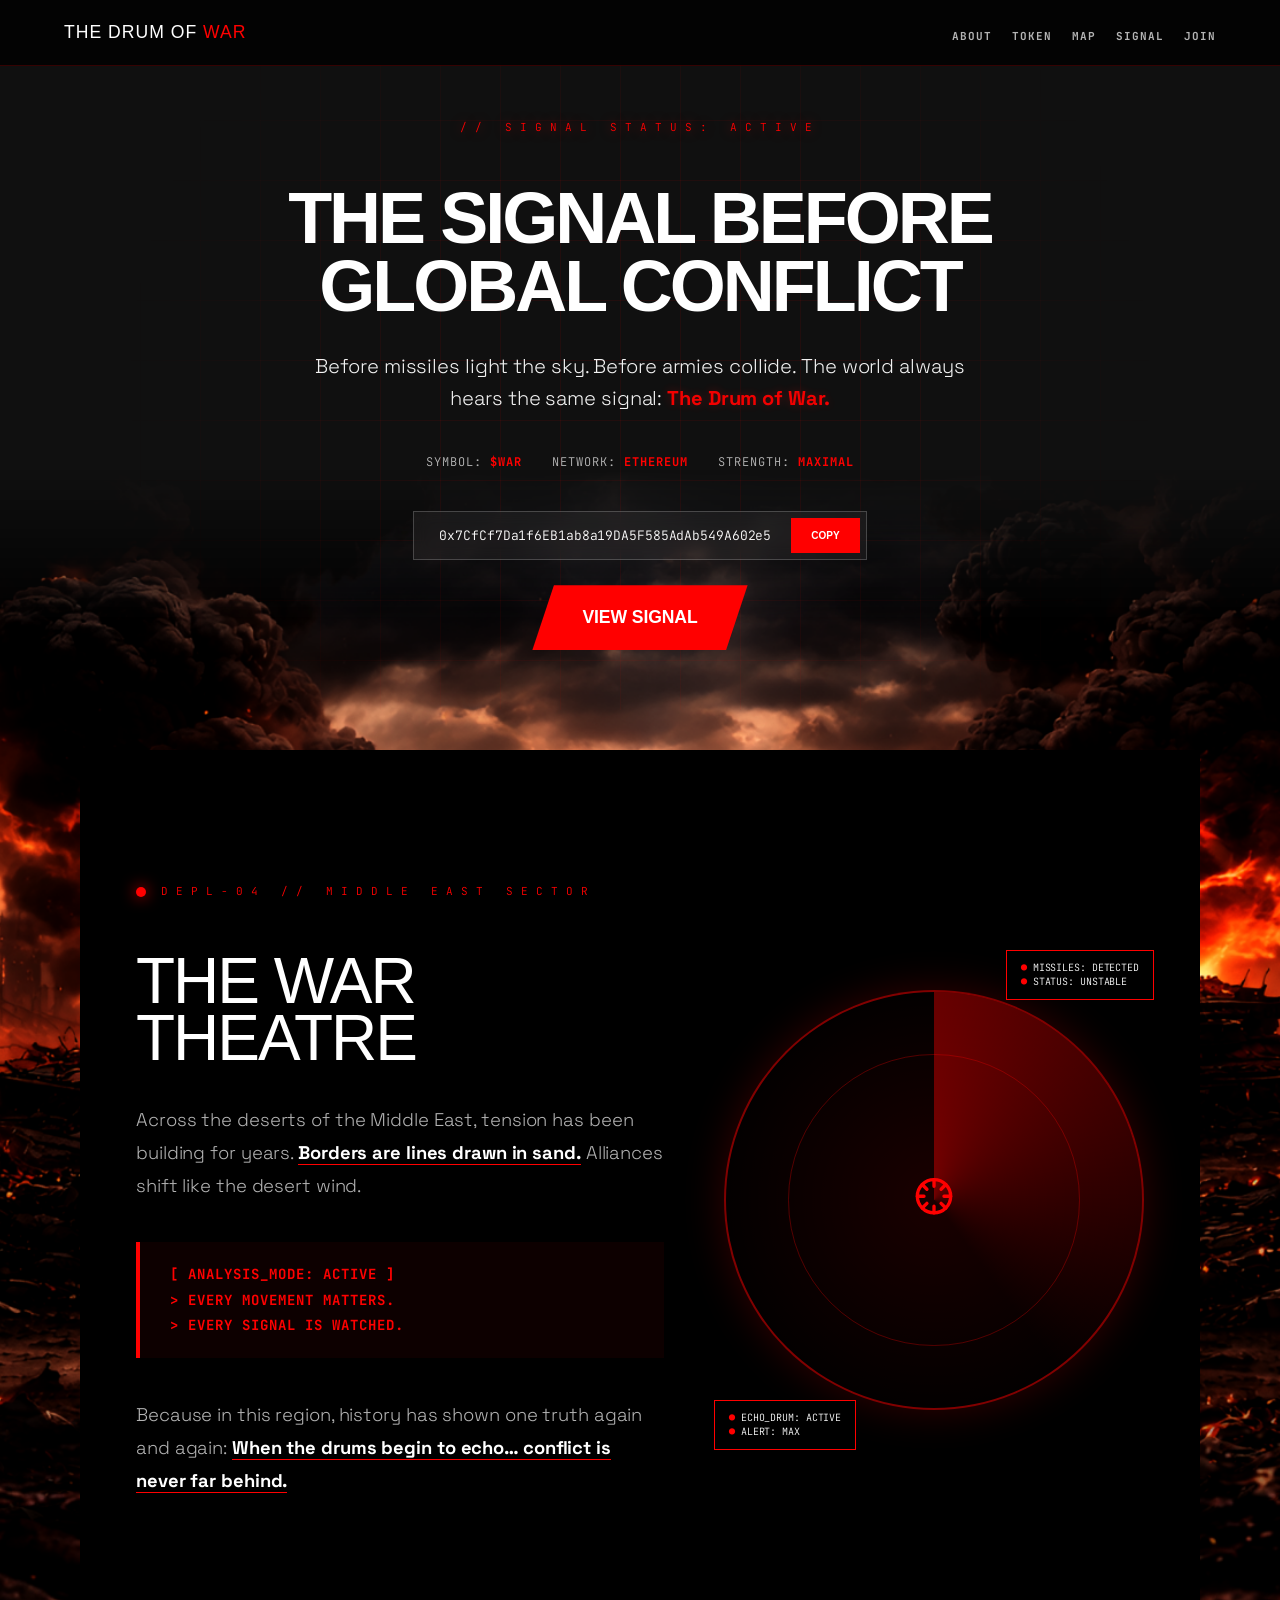
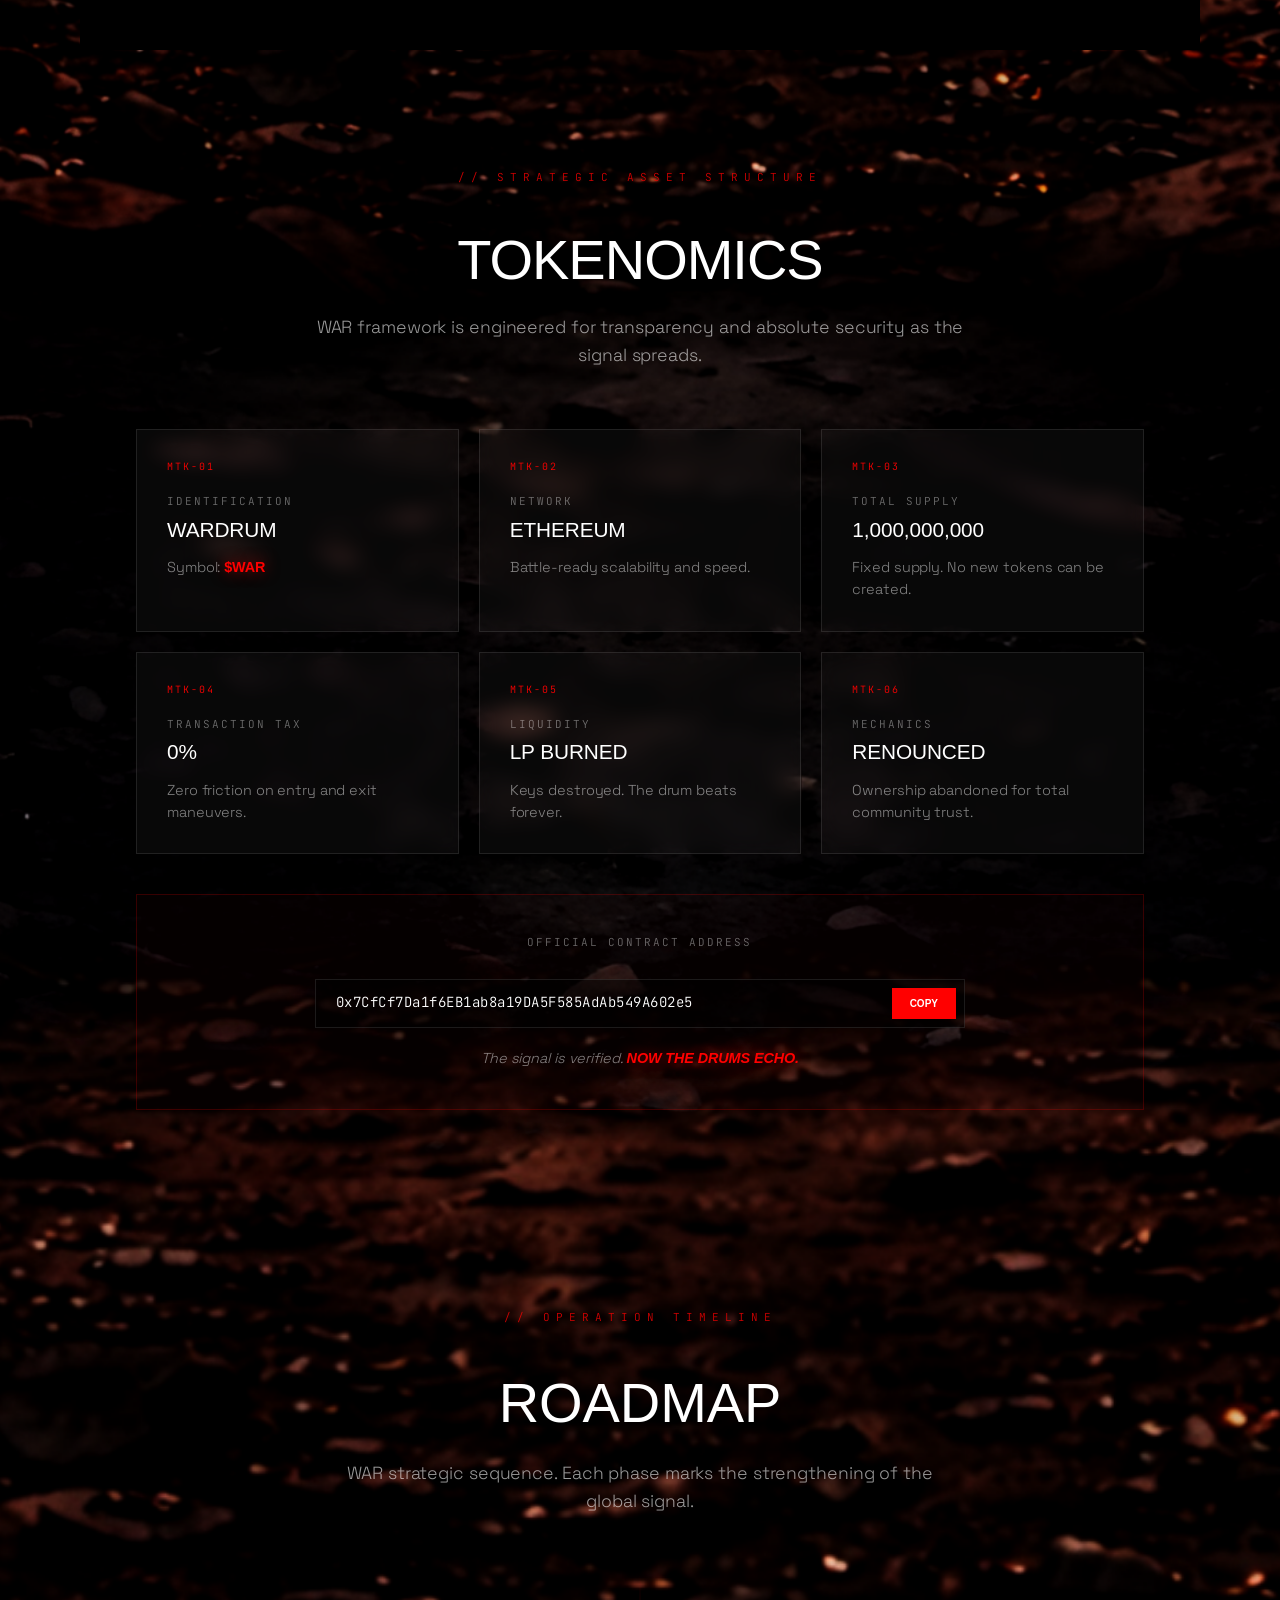
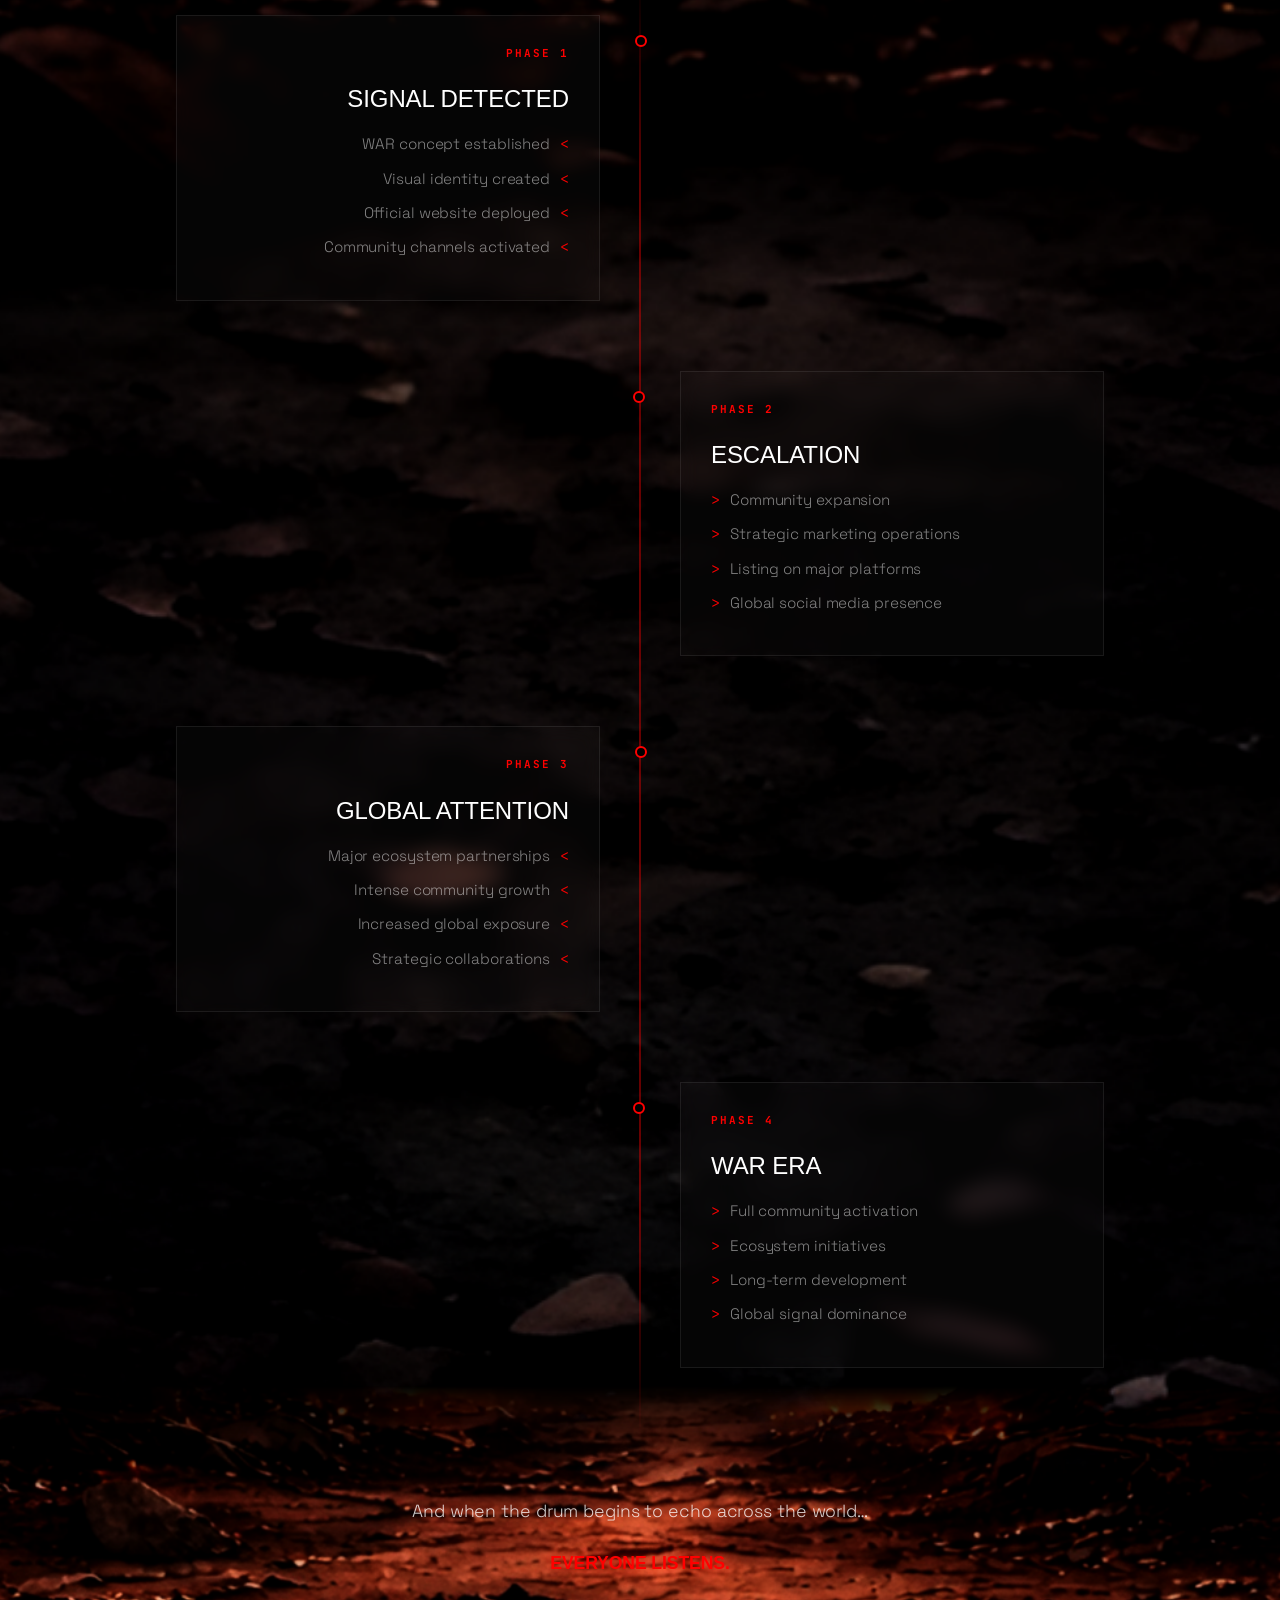
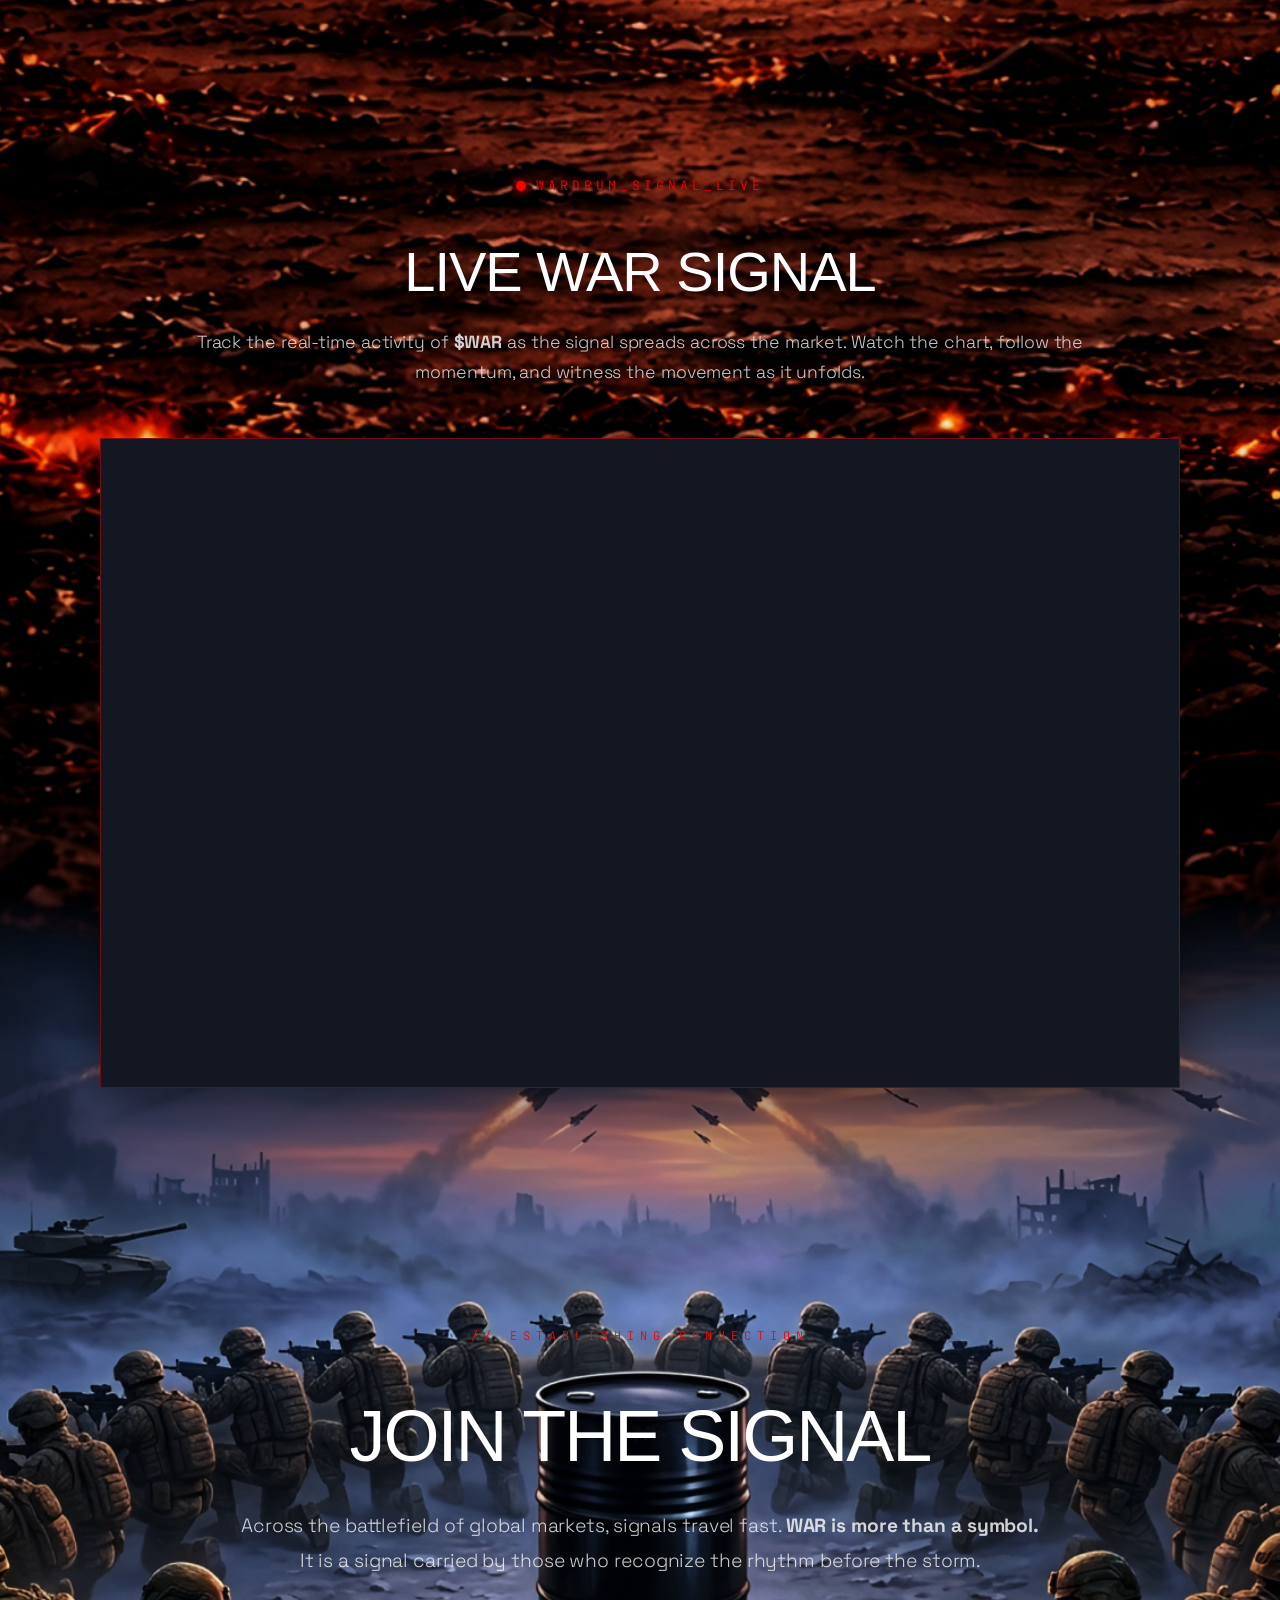
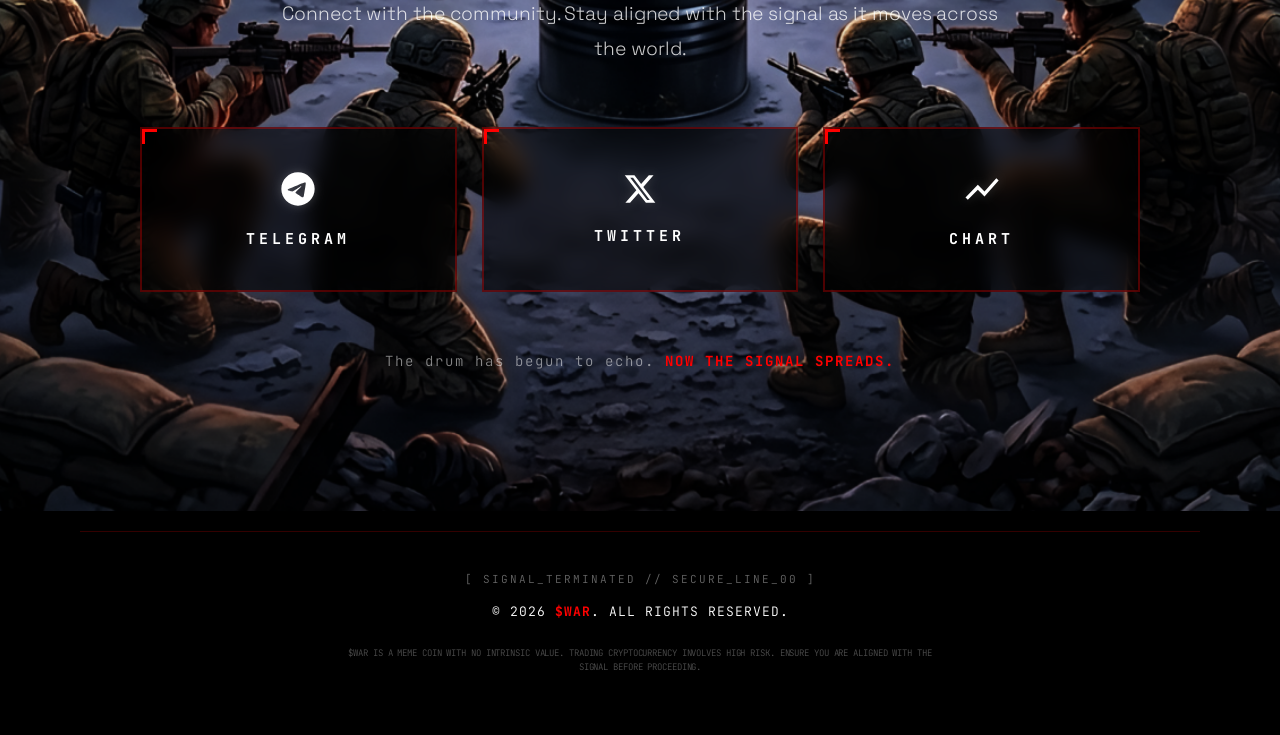
==== index.html @ 834ffc91 "init" ====
<!DOCTYPE html>
<html lang="en-US">
  <head>
    <meta charset="UTF-8" />
    <title>WARDRUM</title>
    <meta name="viewport" content="width=device-width, initial-scale=1" />
    <meta name="robots" content="max-image-preview:large" />
    <link rel="icon" type="image/png" href="/favicon.png" />
    <title>WARDRUM</title>
    <link
      rel="alternate"
      type="application/rss+xml"
      title="WAR &raquo; Feed"
      href="/index.php/feed/"
    />
    <link
      rel="alternate"
      type="application/rss+xml"
      title="WAR &raquo; Comments Feed"
      href="/index.php/comments/feed/"
    />
    <link
      rel="alternate"
      title="oEmbed (JSON)"
      type="application/json+oembed"
      href="/index.php/wp-json/oembed/1.0/embed?url=https%3A%2F%2Fwardrum.fun%2F"
    />
    <link
      rel="alternate"
      title="oEmbed (XML)"
      type="text/xml+oembed"
      href="/index.php/wp-json/oembed/1.0/embed?url=https%3A%2F%2Fwardrum.fun%2F&#038;format=xml"
    />
    <style id="wp-img-auto-sizes-contain-inline-css">
      img:is([sizes="auto" i], [sizes^="auto," i]) {
        contain-intrinsic-size: 3000px 1500px;
      }
      /*# sourceURL=wp-img-auto-sizes-contain-inline-css */
    </style>

    <style id="wp-emoji-styles-inline-css">
      img.wp-smiley,
      img.emoji {
        display: inline !important;
        border: none !important;
        box-shadow: none !important;
        height: 1em !important;
        width: 1em !important;
        margin: 0 0.07em !important;
        vertical-align: -0.1em !important;
        background: none !important;
        padding: 0 !important;
      }
      /*# sourceURL=wp-emoji-styles-inline-css */
    </style>
    <style id="wp-block-library-inline-css">
      :root {
        --wp-block-synced-color: #7a00df;
        --wp-block-synced-color--rgb: 122, 0, 223;
        --wp-bound-block-color: var(--wp-block-synced-color);
        --wp-editor-canvas-background: #ddd;
        --wp-admin-theme-color: #007cba;
        --wp-admin-theme-color--rgb: 0, 124, 186;
        --wp-admin-theme-color-darker-10: #006ba1;
        --wp-admin-theme-color-darker-10--rgb: 0, 107, 160.5;
        --wp-admin-theme-color-darker-20: #005a87;
        --wp-admin-theme-color-darker-20--rgb: 0, 90, 135;
        --wp-admin-border-width-focus: 2px;
      }
      @media (min-resolution: 192dpi) {
        :root {
          --wp-admin-border-width-focus: 1.5px;
        }
      }
      .wp-element-button {
        cursor: pointer;
      }
      :root .has-very-light-gray-background-color {
        background-color: #eee;
      }
      :root .has-very-dark-gray-background-color {
        background-color: #313131;
      }
      :root .has-very-light-gray-color {
        color: #eee;
      }
      :root .has-very-dark-gray-color {
        color: #313131;
      }
      :root .has-vivid-green-cyan-to-vivid-cyan-blue-gradient-background {
        background: linear-gradient(135deg, #00d084, #0693e3);
      }
      :root .has-purple-crush-gradient-background {
        background: linear-gradient(135deg, #34e2e4, #4721fb 50%, #ab1dfe);
      }
      :root .has-hazy-dawn-gradient-background {
        background: linear-gradient(135deg, #faaca8, #dad0ec);
      }
      :root .has-subdued-olive-gradient-background {
        background: linear-gradient(135deg, #fafae1, #67a671);
      }
      :root .has-atomic-cream-gradient-background {
        background: linear-gradient(135deg, #fdd79a, #004a59);
      }
      :root .has-nightshade-gradient-background {
        background: linear-gradient(135deg, #330968, #31cdcf);
      }
      :root .has-midnight-gradient-background {
        background: linear-gradient(135deg, #020381, #2874fc);
      }
      :root {
        --wp--preset--font-size--normal: 16px;
        --wp--preset--font-size--huge: 42px;
      }
      .has-regular-font-size {
        font-size: 1em;
      }
      .has-larger-font-size {
        font-size: 2.625em;
      }
      .has-normal-font-size {
        font-size: var(--wp--preset--font-size--normal);
      }
      .has-huge-font-size {
        font-size: var(--wp--preset--font-size--huge);
      }
      .has-text-align-center {
        text-align: center;
      }
      .has-text-align-left {
        text-align: left;
      }
      .has-text-align-right {
        text-align: right;
      }
      .has-fit-text {
        white-space: nowrap !important;
      }
      #end-resizable-editor-section {
        display: none;
      }
      .aligncenter {
        clear: both;
      }
      .items-justified-left {
        justify-content: flex-start;
      }
      .items-justified-center {
        justify-content: center;
      }
      .items-justified-right {
        justify-content: flex-end;
      }
      .items-justified-space-between {
        justify-content: space-between;
      }
      .screen-reader-text {
        border: 0;
        clip-path: inset(50%);
        height: 1px;
        margin: -1px;
        overflow: hidden;
        padding: 0;
        position: absolute;
        width: 1px;
        word-wrap: normal !important;
      }
      .screen-reader-text:focus {
        background-color: #ddd;
        clip-path: none;
        color: #444;
        display: block;
        font-size: 1em;
        height: auto;
        left: 5px;
        line-height: normal;
        padding: 15px 23px 14px;
        text-decoration: none;
        top: 5px;
        width: auto;
        z-index: 100000;
      }
      html :where(.has-border-color) {
        border-style: solid;
      }
      html :where([style*="border-top-color"]) {
        border-top-style: solid;
      }
      html :where([style*="border-right-color"]) {
        border-right-style: solid;
      }
      html :where([style*="border-bottom-color"]) {
        border-bottom-style: solid;
      }
      html :where([style*="border-left-color"]) {
        border-left-style: solid;
      }
      html :where([style*="border-width"]) {
        border-style: solid;
      }
      html :where([style*="border-top-width"]) {
        border-top-style: solid;
      }
      html :where([style*="border-right-width"]) {
        border-right-style: solid;
      }
      html :where([style*="border-bottom-width"]) {
        border-bottom-style: solid;
      }
      html :where([style*="border-left-width"]) {
        border-left-style: solid;
      }
      html :where(img[class*="wp-image-"]) {
        height: auto;
        max-width: 100%;
      }
      :where(figure) {
        margin: 0 0 1em;
      }
      html :where(.is-position-sticky) {
        --wp-admin--admin-bar--position-offset: var(
          --wp-admin--admin-bar--height,
          0px
        );
      }
      @media screen and (max-width: 600px) {
        html :where(.is-position-sticky) {
          --wp-admin--admin-bar--position-offset: 0px;
        }
      }
      /*# sourceURL=/wp-includes/css/dist/block-library/common.min.css */
    </style>
    <style id="global-styles-inline-css">
      :root {
        --wp--preset--aspect-ratio--square: 1;
        --wp--preset--aspect-ratio--4-3: 4/3;
        --wp--preset--aspect-ratio--3-4: 3/4;
        --wp--preset--aspect-ratio--3-2: 3/2;
        --wp--preset--aspect-ratio--2-3: 2/3;
        --wp--preset--aspect-ratio--16-9: 16/9;
        --wp--preset--aspect-ratio--9-16: 9/16;
        --wp--preset--color--black: #000000;
        --wp--preset--color--cyan-bluish-gray: #abb8c3;
        --wp--preset--color--white: #ffffff;
        --wp--preset--color--pale-pink: #f78da7;
        --wp--preset--color--vivid-red: #cf2e2e;
        --wp--preset--color--luminous-vivid-orange: #ff6900;
        --wp--preset--color--luminous-vivid-amber: #fcb900;
        --wp--preset--color--light-green-cyan: #7bdcb5;
        --wp--preset--color--vivid-green-cyan: #00d084;
        --wp--preset--color--pale-cyan-blue: #8ed1fc;
        --wp--preset--color--vivid-cyan-blue: #0693e3;
        --wp--preset--color--vivid-purple: #9b51e0;
        --wp--preset--color--base: #ffffff;
        --wp--preset--color--contrast: #111111;
        --wp--preset--color--accent-1: #ffee58;
        --wp--preset--color--accent-2: #f6cff4;
        --wp--preset--color--accent-3: #503aa8;
        --wp--preset--color--accent-4: #686868;
        --wp--preset--color--accent-5: #fbfaf3;
        --wp--preset--color--accent-6: color-mix(
          in srgb,
          currentColor 20%,
          transparent
        );
        --wp--preset--gradient--vivid-cyan-blue-to-vivid-purple: linear-gradient(
          135deg,
          rgb(6, 147, 227) 0%,
          rgb(155, 81, 224) 100%
        );
        --wp--preset--gradient--light-green-cyan-to-vivid-green-cyan: linear-gradient(
          135deg,
          rgb(122, 220, 180) 0%,
          rgb(0, 208, 130) 100%
        );
        --wp--preset--gradient--luminous-vivid-amber-to-luminous-vivid-orange: linear-gradient(
          135deg,
          rgb(252, 185, 0) 0%,
          rgb(255, 105, 0) 100%
        );
        --wp--preset--gradient--luminous-vivid-orange-to-vivid-red: linear-gradient(
          135deg,
          rgb(255, 105, 0) 0%,
          rgb(207, 46, 46) 100%
        );
        --wp--preset--gradient--very-light-gray-to-cyan-bluish-gray: linear-gradient(
          135deg,
          rgb(238, 238, 238) 0%,
          rgb(169, 184, 195) 100%
        );
        --wp--preset--gradient--cool-to-warm-spectrum: linear-gradient(
          135deg,
          rgb(74, 234, 220) 0%,
          rgb(151, 120, 209) 20%,
          rgb(207, 42, 186) 40%,
          rgb(238, 44, 130) 60%,
          rgb(251, 105, 98) 80%,
          rgb(254, 248, 76) 100%
        );
        --wp--preset--gradient--blush-light-purple: linear-gradient(
          135deg,
          rgb(255, 206, 236) 0%,
          rgb(152, 150, 240) 100%
        );
        --wp--preset--gradient--blush-bordeaux: linear-gradient(
          135deg,
          rgb(254, 205, 165) 0%,
          rgb(254, 45, 45) 50%,
          rgb(107, 0, 62) 100%
        );
        --wp--preset--gradient--luminous-dusk: linear-gradient(
          135deg,
          rgb(255, 203, 112) 0%,
          rgb(199, 81, 192) 50%,
          rgb(65, 88, 208) 100%
        );
        --wp--preset--gradient--pale-ocean: linear-gradient(
          135deg,
          rgb(255, 245, 203) 0%,
          rgb(182, 227, 212) 50%,
          rgb(51, 167, 181) 100%
        );
        --wp--preset--gradient--electric-grass: linear-gradient(
          135deg,
          rgb(202, 248, 128) 0%,
          rgb(113, 206, 126) 100%
        );
        --wp--preset--gradient--midnight: linear-gradient(
          135deg,
          rgb(2, 3, 129) 0%,
          rgb(40, 116, 252) 100%
        );
        --wp--preset--font-size--small: 0.875rem;
        --wp--preset--font-size--medium: clamp(
          1rem,
          1rem + ((1vw - 0.2rem) * 0.196),
          1.125rem
        );
        --wp--preset--font-size--large: clamp(
          1.125rem,
          1.125rem + ((1vw - 0.2rem) * 0.392),
          1.375rem
        );
        --wp--preset--font-size--x-large: clamp(
          1.75rem,
          1.75rem + ((1vw - 0.2rem) * 0.392),
          2rem
        );
        --wp--preset--font-size--xx-large: clamp(
          2.15rem,
          2.15rem + ((1vw - 0.2rem) * 1.333),
          3rem
        );
        --wp--preset--font-family--manrope: Manrope, sans-serif;
        --wp--preset--font-family--fira-code: "Fira Code", monospace;
        --wp--preset--spacing--20: 10px;
        --wp--preset--spacing--30: 20px;
        --wp--preset--spacing--40: 30px;
        --wp--preset--spacing--50: clamp(30px, 5vw, 50px);
        --wp--preset--spacing--60: clamp(30px, 7vw, 70px);
        --wp--preset--spacing--70: clamp(50px, 7vw, 90px);
        --wp--preset--spacing--80: clamp(70px, 10vw, 140px);
        --wp--preset--shadow--natural: 6px 6px 9px rgba(0, 0, 0, 0.2);
        --wp--preset--shadow--deep: 12px 12px 50px rgba(0, 0, 0, 0.4);
        --wp--preset--shadow--sharp: 6px 6px 0px rgba(0, 0, 0, 0.2);
        --wp--preset--shadow--outlined: 6px 6px 0px -3px rgb(255, 255, 255),
          6px 6px rgb(0, 0, 0);
        --wp--preset--shadow--crisp: 6px 6px 0px rgb(0, 0, 0);
      }
      :root {
        --wp--style--global--content-size: 645px;
        --wp--style--global--wide-size: 1340px;
      }
      :where(body) {
        margin: 0;
      }
      .wp-site-blocks {
        padding-top: var(--wp--style--root--padding-top);
        padding-bottom: var(--wp--style--root--padding-bottom);
      }
      .has-global-padding {
        padding-right: var(--wp--style--root--padding-right);
        padding-left: var(--wp--style--root--padding-left);
      }
      .has-global-padding > .alignfull {
        margin-right: calc(var(--wp--style--root--padding-right) * -1);
        margin-left: calc(var(--wp--style--root--padding-left) * -1);
      }
      .has-global-padding
        :where(:not(.alignfull.is-layout-flow)
          > .has-global-padding:not(.wp-block-block, .alignfull)) {
        padding-right: 0;
        padding-left: 0;
      }
      .has-global-padding
        :where(:not(.alignfull.is-layout-flow)
          > .has-global-padding:not(.wp-block-block, .alignfull))
        > .alignfull {
        margin-left: 0;
        margin-right: 0;
      }
      .wp-site-blocks > .alignleft {
        float: left;
        margin-right: 2em;
      }
      .wp-site-blocks > .alignright {
        float: right;
        margin-left: 2em;
      }
      .wp-site-blocks > .aligncenter {
        justify-content: center;
        margin-left: auto;
        margin-right: auto;
      }
      :where(.wp-site-blocks) > * {
        margin-block-start: 1.2rem;
        margin-block-end: 0;
      }
      :where(.wp-site-blocks) > :first-child {
        margin-block-start: 0;
      }
      :where(.wp-site-blocks) > :last-child {
        margin-block-end: 0;
      }
      :root {
        --wp--style--block-gap: 1.2rem;
      }
      :root :where(.is-layout-flow) > :first-child {
        margin-block-start: 0;
      }
      :root :where(.is-layout-flow) > :last-child {
        margin-block-end: 0;
      }
      :root :where(.is-layout-flow) > * {
        margin-block-start: 1.2rem;
        margin-block-end: 0;
      }
      :root :where(.is-layout-constrained) > :first-child {
        margin-block-start: 0;
      }
      :root :where(.is-layout-constrained) > :last-child {
        margin-block-end: 0;
      }
      :root :where(.is-layout-constrained) > * {
        margin-block-start: 1.2rem;
        margin-block-end: 0;
      }
      :root :where(.is-layout-flex) {
        gap: 1.2rem;
      }
      :root :where(.is-layout-grid) {
        gap: 1.2rem;
      }
      .is-layout-flow > .alignleft {
        float: left;
        margin-inline-start: 0;
        margin-inline-end: 2em;
      }
      .is-layout-flow > .alignright {
        float: right;
        margin-inline-start: 2em;
        margin-inline-end: 0;
      }
      .is-layout-flow > .aligncenter {
        margin-left: auto !important;
        margin-right: auto !important;
      }
      .is-layout-constrained > .alignleft {
        float: left;
        margin-inline-start: 0;
        margin-inline-end: 2em;
      }
      .is-layout-constrained > .alignright {
        float: right;
        margin-inline-start: 2em;
        margin-inline-end: 0;
      }
      .is-layout-constrained > .aligncenter {
        margin-left: auto !important;
        margin-right: auto !important;
      }
      .is-layout-constrained
        > :where(:not(.alignleft):not(.alignright):not(.alignfull)) {
        max-width: var(--wp--style--global--content-size);
        margin-left: auto !important;
        margin-right: auto !important;
      }
      .is-layout-constrained > .alignwide {
        max-width: var(--wp--style--global--wide-size);
      }
      body .is-layout-flex {
        display: flex;
      }
      .is-layout-flex {
        flex-wrap: wrap;
        align-items: center;
      }
      .is-layout-flex > :is(*, div) {
        margin: 0;
      }
      body .is-layout-grid {
        display: grid;
      }
      .is-layout-grid > :is(*, div) {
        margin: 0;
      }
      body {
        background-color: var(--wp--preset--color--base);
        color: var(--wp--preset--color--contrast);
        font-family: var(--wp--preset--font-family--manrope);
        font-size: var(--wp--preset--font-size--large);
        font-weight: 300;
        letter-spacing: -0.1px;
        line-height: 1.4;
        --wp--style--root--padding-top: 0px;
        --wp--style--root--padding-right: var(--wp--preset--spacing--50);
        --wp--style--root--padding-bottom: 0px;
        --wp--style--root--padding-left: var(--wp--preset--spacing--50);
      }
      a:where(:not(.wp-element-button)) {
        color: currentColor;
        text-decoration: underline;
      }
      :root :where(a:where(:not(.wp-element-button)):hover) {
        text-decoration: none;
      }
      h1,
      h2,
      h3,
      h4,
      h5,
      h6 {
        font-weight: 400;
        letter-spacing: -0.1px;
        line-height: 1.125;
      }
      h1 {
        font-size: var(--wp--preset--font-size--xx-large);
      }
      h2 {
        font-size: var(--wp--preset--font-size--x-large);
      }
      h3 {
        font-size: var(--wp--preset--font-size--large);
      }
      h4 {
        font-size: var(--wp--preset--font-size--medium);
      }
      h5 {
        font-size: var(--wp--preset--font-size--small);
        letter-spacing: 0.5px;
      }
      h6 {
        font-size: var(--wp--preset--font-size--small);
        font-weight: 700;
        letter-spacing: 1.4px;
        text-transform: uppercase;
      }
      :root :where(.wp-element-button, .wp-block-button__link) {
        background-color: var(--wp--preset--color--contrast);
        border-width: 0;
        color: var(--wp--preset--color--base);
        font-family: inherit;
        font-size: var(--wp--preset--font-size--medium);
        font-style: inherit;
        font-weight: inherit;
        letter-spacing: inherit;
        line-height: inherit;
        padding-top: 1rem;
        padding-right: 2.25rem;
        padding-bottom: 1rem;
        padding-left: 2.25rem;
        text-decoration: none;
        text-transform: inherit;
      }
      :root :where(.wp-element-button:hover, .wp-block-button__link:hover) {
        background-color: color-mix(
          in srgb,
          var(--wp--preset--color--contrast) 85%,
          transparent
        );
        border-color: transparent;
        color: var(--wp--preset--color--base);
      }
      :root :where(.wp-element-button:focus, .wp-block-button__link:focus) {
        outline-color: var(--wp--preset--color--accent-4);
        outline-offset: 2px;
      }
      :root
        :where(.wp-element-caption, .wp-block-audio figcaption, .wp-block-embed
          figcaption, .wp-block-gallery figcaption, .wp-block-image
          figcaption, .wp-block-table figcaption, .wp-block-video figcaption) {
        font-size: var(--wp--preset--font-size--small);
        line-height: 1.4;
      }
      .has-black-color {
        color: var(--wp--preset--color--black) !important;
      }
      .has-cyan-bluish-gray-color {
        color: var(--wp--preset--color--cyan-bluish-gray) !important;
      }
      .has-white-color {
        color: var(--wp--preset--color--white) !important;
      }
      .has-pale-pink-color {
        color: var(--wp--preset--color--pale-pink) !important;
      }
      .has-vivid-red-color {
        color: var(--wp--preset--color--vivid-red) !important;
      }
      .has-luminous-vivid-orange-color {
        color: var(--wp--preset--color--luminous-vivid-orange) !important;
      }
      .has-luminous-vivid-amber-color {
        color: var(--wp--preset--color--luminous-vivid-amber) !important;
      }
      .has-light-green-cyan-color {
        color: var(--wp--preset--color--light-green-cyan) !important;
      }
      .has-vivid-green-cyan-color {
        color: var(--wp--preset--color--vivid-green-cyan) !important;
      }
      .has-pale-cyan-blue-color {
        color: var(--wp--preset--color--pale-cyan-blue) !important;
      }
      .has-vivid-cyan-blue-color {
        color: var(--wp--preset--color--vivid-cyan-blue) !important;
      }
      .has-vivid-purple-color {
        color: var(--wp--preset--color--vivid-purple) !important;
      }
      .has-base-color {
        color: var(--wp--preset--color--base) !important;
      }
      .has-contrast-color {
        color: var(--wp--preset--color--contrast) !important;
      }
      .has-accent-1-color {
        color: var(--wp--preset--color--accent-1) !important;
      }
      .has-accent-2-color {
        color: var(--wp--preset--color--accent-2) !important;
      }
      .has-accent-3-color {
        color: var(--wp--preset--color--accent-3) !important;
      }
      .has-accent-4-color {
        color: var(--wp--preset--color--accent-4) !important;
      }
      .has-accent-5-color {
        color: var(--wp--preset--color--accent-5) !important;
      }
      .has-accent-6-color {
        color: var(--wp--preset--color--accent-6) !important;
      }
      .has-black-background-color {
        background-color: var(--wp--preset--color--black) !important;
      }
      .has-cyan-bluish-gray-background-color {
        background-color: var(--wp--preset--color--cyan-bluish-gray) !important;
      }
      .has-white-background-color {
        background-color: var(--wp--preset--color--white) !important;
      }
      .has-pale-pink-background-color {
        background-color: var(--wp--preset--color--pale-pink) !important;
      }
      .has-vivid-red-background-color {
        background-color: var(--wp--preset--color--vivid-red) !important;
      }
      .has-luminous-vivid-orange-background-color {
        background-color: var(
          --wp--preset--color--luminous-vivid-orange
        ) !important;
      }
      .has-luminous-vivid-amber-background-color {
        background-color: var(
          --wp--preset--color--luminous-vivid-amber
        ) !important;
      }
      .has-light-green-cyan-background-color {
        background-color: var(--wp--preset--color--light-green-cyan) !important;
      }
      .has-vivid-green-cyan-background-color {
        background-color: var(--wp--preset--color--vivid-green-cyan) !important;
      }
      .has-pale-cyan-blue-background-color {
        background-color: var(--wp--preset--color--pale-cyan-blue) !important;
      }
      .has-vivid-cyan-blue-background-color {
        background-color: var(--wp--preset--color--vivid-cyan-blue) !important;
      }
      .has-vivid-purple-background-color {
        background-color: var(--wp--preset--color--vivid-purple) !important;
      }
      .has-base-background-color {
        background-color: var(--wp--preset--color--base) !important;
      }
      .has-contrast-background-color {
        background-color: var(--wp--preset--color--contrast) !important;
      }
      .has-accent-1-background-color {
        background-color: var(--wp--preset--color--accent-1) !important;
      }
      .has-accent-2-background-color {
        background-color: var(--wp--preset--color--accent-2) !important;
      }
      .has-accent-3-background-color {
        background-color: var(--wp--preset--color--accent-3) !important;
      }
      .has-accent-4-background-color {
        background-color: var(--wp--preset--color--accent-4) !important;
      }
      .has-accent-5-background-color {
        background-color: var(--wp--preset--color--accent-5) !important;
      }
      .has-accent-6-background-color {
        background-color: var(--wp--preset--color--accent-6) !important;
      }
      .has-black-border-color {
        border-color: var(--wp--preset--color--black) !important;
      }
      .has-cyan-bluish-gray-border-color {
        border-color: var(--wp--preset--color--cyan-bluish-gray) !important;
      }
      .has-white-border-color {
        border-color: var(--wp--preset--color--white) !important;
      }
      .has-pale-pink-border-color {
        border-color: var(--wp--preset--color--pale-pink) !important;
      }
      .has-vivid-red-border-color {
        border-color: var(--wp--preset--color--vivid-red) !important;
      }
      .has-luminous-vivid-orange-border-color {
        border-color: var(
          --wp--preset--color--luminous-vivid-orange
        ) !important;
      }
      .has-luminous-vivid-amber-border-color {
        border-color: var(--wp--preset--color--luminous-vivid-amber) !important;
      }
      .has-light-green-cyan-border-color {
        border-color: var(--wp--preset--color--light-green-cyan) !important;
      }
      .has-vivid-green-cyan-border-color {
        border-color: var(--wp--preset--color--vivid-green-cyan) !important;
      }
      .has-pale-cyan-blue-border-color {
        border-color: var(--wp--preset--color--pale-cyan-blue) !important;
      }
      .has-vivid-cyan-blue-border-color {
        border-color: var(--wp--preset--color--vivid-cyan-blue) !important;
      }
      .has-vivid-purple-border-color {
        border-color: var(--wp--preset--color--vivid-purple) !important;
      }
      .has-base-border-color {
        border-color: var(--wp--preset--color--base) !important;
      }
      .has-contrast-border-color {
        border-color: var(--wp--preset--color--contrast) !important;
      }
      .has-accent-1-border-color {
        border-color: var(--wp--preset--color--accent-1) !important;
      }
      .has-accent-2-border-color {
        border-color: var(--wp--preset--color--accent-2) !important;
      }
      .has-accent-3-border-color {
        border-color: var(--wp--preset--color--accent-3) !important;
      }
      .has-accent-4-border-color {
        border-color: var(--wp--preset--color--accent-4) !important;
      }
      .has-accent-5-border-color {
        border-color: var(--wp--preset--color--accent-5) !important;
      }
      .has-accent-6-border-color {
        border-color: var(--wp--preset--color--accent-6) !important;
      }
      .has-vivid-cyan-blue-to-vivid-purple-gradient-background {
        background: var(
          --wp--preset--gradient--vivid-cyan-blue-to-vivid-purple
        ) !important;
      }
      .has-light-green-cyan-to-vivid-green-cyan-gradient-background {
        background: var(
          --wp--preset--gradient--light-green-cyan-to-vivid-green-cyan
        ) !important;
      }
      .has-luminous-vivid-amber-to-luminous-vivid-orange-gradient-background {
        background: var(
          --wp--preset--gradient--luminous-vivid-amber-to-luminous-vivid-orange
        ) !important;
      }
      .has-luminous-vivid-orange-to-vivid-red-gradient-background {
        background: var(
          --wp--preset--gradient--luminous-vivid-orange-to-vivid-red
        ) !important;
      }
      .has-very-light-gray-to-cyan-bluish-gray-gradient-background {
        background: var(
          --wp--preset--gradient--very-light-gray-to-cyan-bluish-gray
        ) !important;
      }
      .has-cool-to-warm-spectrum-gradient-background {
        background: var(
          --wp--preset--gradient--cool-to-warm-spectrum
        ) !important;
      }
      .has-blush-light-purple-gradient-background {
        background: var(--wp--preset--gradient--blush-light-purple) !important;
      }
      .has-blush-bordeaux-gradient-background {
        background: var(--wp--preset--gradient--blush-bordeaux) !important;
      }
      .has-luminous-dusk-gradient-background {
        background: var(--wp--preset--gradient--luminous-dusk) !important;
      }
      .has-pale-ocean-gradient-background {
        background: var(--wp--preset--gradient--pale-ocean) !important;
      }
      .has-electric-grass-gradient-background {
        background: var(--wp--preset--gradient--electric-grass) !important;
      }
      .has-midnight-gradient-background {
        background: var(--wp--preset--gradient--midnight) !important;
      }
      .has-small-font-size {
        font-size: var(--wp--preset--font-size--small) !important;
      }
      .has-medium-font-size {
        font-size: var(--wp--preset--font-size--medium) !important;
      }
      .has-large-font-size {
        font-size: var(--wp--preset--font-size--large) !important;
      }
      .has-x-large-font-size {
        font-size: var(--wp--preset--font-size--x-large) !important;
      }
      .has-xx-large-font-size {
        font-size: var(--wp--preset--font-size--xx-large) !important;
      }
      .has-manrope-font-family {
        font-family: var(--wp--preset--font-family--manrope) !important;
      }
      .has-fira-code-font-family {
        font-family: var(--wp--preset--font-family--fira-code) !important;
      }
      /*# sourceURL=global-styles-inline-css */
    </style>
    <style id="wp-block-template-skip-link-inline-css">
      .skip-link.screen-reader-text {
        border: 0;
        clip-path: inset(50%);
        height: 1px;
        margin: -1px;
        overflow: hidden;
        padding: 0;
        position: absolute !important;
        width: 1px;
        word-wrap: normal !important;
      }

      .skip-link.screen-reader-text:focus {
        background-color: #eee;
        clip-path: none;
        color: #444;
        display: block;
        font-size: 1em;
        height: auto;
        left: 5px;
        line-height: normal;
        padding: 15px 23px 14px;
        text-decoration: none;
        top: 5px;
        width: auto;
        z-index: 100000;
      }
      /*# sourceURL=wp-block-template-skip-link-inline-css */
    </style>
    <style id="twentytwentyfive-style-inline-css">
      a {
        text-decoration-thickness: 1px !important;
        text-underline-offset: 0.1em;
      }
      :where(.wp-site-blocks :focus) {
        outline-width: 2px;
        outline-style: solid;
      }
      .wp-block-navigation
        .wp-block-navigation-submenu
        .wp-block-navigation-item:not(:last-child) {
        margin-bottom: 3px;
      }
      .wp-block-navigation
        .wp-block-navigation-item
        .wp-block-navigation-item__content {
        outline-offset: 4px;
      }
      .wp-block-navigation
        .wp-block-navigation-item
        ul.wp-block-navigation__submenu-container
        .wp-block-navigation-item__content {
        outline-offset: 0;
      }
      blockquote,
      caption,
      figcaption,
      h1,
      h2,
      h3,
      h4,
      h5,
      h6,
      p {
        text-wrap: pretty;
      }
      .more-link {
        display: block;
      }
      :where(pre) {
        overflow-x: auto;
      }
      /*# sourceURL=/wp-content/themes/twentytwentyfive/style.min.css */
    </style>
    <link
      rel="stylesheet"
      id="elementor-frontend-css"
      href="/wp-content/plugins/elementor/assets/css/frontend-lite.min.css?ver=3.23.4"
      media="all"
    />
    <link
      rel="stylesheet"
      id="swiper-css"
      href="/wp-content/plugins/elementor/assets/lib/swiper/v8/css/swiper.min.css?ver=8.4.5"
      media="all"
    />
    <link
      rel="stylesheet"
      id="elementor-post-7-css"
      href="/wp-content/uploads/elementor/css/post-7.css?ver=1772646697"
      media="all"
    />
    <link
      rel="stylesheet"
      id="elementor-pro-css"
      href="/wp-content/plugins/elementor-pro/assets/css/frontend-lite.min.css?ver=3.23.3"
      media="all"
    />
    <link
      rel="stylesheet"
      id="elementor-global-css"
      href="/wp-content/uploads/elementor/css/global.css?ver=1772646698"
      media="all"
    />
    <link
      rel="stylesheet"
      id="elementor-post-8-css"
      href="/wp-content/uploads/elementor/css/post-8.css?ver=1772685339"
      media="all"
    />
    <link
      rel="stylesheet"
      id="google-fonts-1-css"
      href="https://fonts.googleapis.com/css?family=Roboto%3A100%2C100italic%2C200%2C200italic%2C300%2C300italic%2C400%2C400italic%2C500%2C500italic%2C600%2C600italic%2C700%2C700italic%2C800%2C800italic%2C900%2C900italic%7CRoboto+Slab%3A100%2C100italic%2C200%2C200italic%2C300%2C300italic%2C400%2C400italic%2C500%2C500italic%2C600%2C600italic%2C700%2C700italic%2C800%2C800italic%2C900%2C900italic&#038;display=swap&#038;ver=6.9.1"
      media="all"
    />
    <link rel="preconnect" href="https://fonts.gstatic.com/" crossorigin />
    <link rel="https://api.w.org/" href="/index.php/wp-json/" />
    <link
      rel="alternate"
      title="JSON"
      type="application/json"
      href="/index.php/wp-json/wp/v2/pages/8"
    />
    <link
      rel="EditURI"
      type="application/rsd+xml"
      title="RSD"
      href="/xmlrpc.php?rsd"
    />
    <meta name="generator" content="WordPress 6.9.1" />
    <link rel="canonical" href="/" />
    <link rel="shortlink" href="/" />
    <meta
      name="generator"
      content="Elementor 3.23.4; features: e_optimized_css_loading, e_font_icon_svg, additional_custom_breakpoints, e_optimized_control_loading, e_lazyload, e_element_cache; settings: css_print_method-external, google_font-enabled, font_display-swap"
    />
    <style>
      .e-con.e-parent:nth-of-type(n + 4):not(.e-lazyloaded):not(.e-no-lazyload),
      .e-con.e-parent:nth-of-type(n + 4):not(.e-lazyloaded):not(.e-no-lazyload)
        * {
        background-image: none !important;
      }
      @media screen and (max-height: 1024px) {
        .e-con.e-parent:nth-of-type(n
            + 3):not(.e-lazyloaded):not(.e-no-lazyload),
        .e-con.e-parent:nth-of-type(n
            + 3):not(.e-lazyloaded):not(.e-no-lazyload)
          * {
          background-image: none !important;
        }
      }
      @media screen and (max-height: 640px) {
        .e-con.e-parent:nth-of-type(n
            + 2):not(.e-lazyloaded):not(.e-no-lazyload),
        .e-con.e-parent:nth-of-type(n
            + 2):not(.e-lazyloaded):not(.e-no-lazyload)
          * {
          background-image: none !important;
        }
      }
    </style>
    <style class="wp-fonts-local">
      @font-face {
        font-family: Manrope;
        font-style: normal;
        font-weight: 200 800;
        font-display: fallback;
        src: url("/wp-content/themes/twentytwentyfive/assets/fonts/manrope/Manrope-VariableFont_wght.woff2")
          format("woff2");
      }
      @font-face {
        font-family: "Fira Code";
        font-style: normal;
        font-weight: 300 700;
        font-display: fallback;
        src: url("/wp-content/themes/twentytwentyfive/assets/fonts/fira-code/FiraCode-VariableFont_wght.woff2")
          format("woff2");
      }
    </style>
    <link
      rel="icon"
      href="/wp-content/uploads/2026/03/cropped-ICON-WEB-WARDRUM-v1-32x32.png"
      sizes="32x32"
    />
    <link
      rel="icon"
      href="/wp-content/uploads/2026/03/cropped-ICON-WEB-WARDRUM-v1-192x192.png"
      sizes="192x192"
    />
    <link
      rel="apple-touch-icon"
      href="/wp-content/uploads/2026/03/cropped-ICON-WEB-WARDRUM-v1-180x180.png"
    />
    <meta
      name="msapplication-TileImage"
      content="/wp-content/uploads/2026/03/cropped-ICON-WEB-WARDRUM-v1-270x270.png"
    />
    <meta
      name="viewport"
      content="width=device-width, initial-scale=1.0, viewport-fit=cover"
    />
  </head>
  <body
    class="home wp-singular page-template page-template-elementor_canvas page page-id-8 wp-embed-responsive wp-theme-twentytwentyfive elementor-default elementor-template-canvas elementor-kit-7 elementor-page elementor-page-8"
  >
    <div
      data-elementor-type="wp-post"
      data-elementor-id="8"
      class="elementor elementor-8"
      data-elementor-post-type="page"
    >
      <div
        class="elementor-element elementor-element-1479c4e e-flex e-con-boxed e-con e-parent"
        data-id="1479c4e"
        data-element_type="container"
        data-settings='{"background_background":"video","background_video_link":"\/wp-content\/uploads\/2026\/03\/VIDEOBG-WARDRUM-1.mp4","background_play_on_mobile":"yes"}'
      >
        <div class="e-con-inner">
          <div class="elementor-background-video-container">
            <video
              class="elementor-background-video-hosted elementor-html5-video"
              autoplay
              muted
              playsinline
              loop
            ></video>
          </div>
          <div
            class="elementor-element elementor-element-314f824 e-con-full e-flex e-con e-child"
            data-id="314f824"
            data-element_type="container"
          >
            <div
              class="elementor-element elementor-element-1253e14 elementor-widget elementor-widget-html"
              data-id="1253e14"
              data-element_type="widget"
              data-widget_type="html.default"
            >
              <div class="elementor-widget-container">
                <style>
                  @import url("https://fonts.googleapis.com/css2?family=Syncopate:wght@700&family=JetBrains+Mono:wght@400;700&display=swap");

                  .wardrum-nav-header {
                    position: fixed;
                    top: 0;
                    left: 0;
                    width: 100%;
                    z-index: 9999;
                    background: rgba(0, 0, 0, 0.8);
                    backdrop-filter: blur(10px);
                    -webkit-backdrop-filter: blur(10px);
                    border-bottom: 1px solid rgba(255, 0, 0, 0.2);
                    padding: 0 5%;
                    box-sizing: border-box;
                  }

                  .nav-inner {
                    max-width: 1200px;
                    margin: 0 auto;
                    height: 65px;
                    display: flex;
                    justify-content: space-between;
                    align-items: center;
                  }

                  .nav-logo-text {
                    font-family: "Syncopate", sans-serif;
                    font-size: 1.1rem;
                    color: #ffffff !important;
                    text-decoration: none;
                    letter-spacing: 1px;
                    text-transform: uppercase;
                    flex-shrink: 0;
                  }

                  .nav-logo-text span {
                    color: #ff0000;
                  }

                  .nav-menu {
                    display: flex;
                    gap: 20px;
                    list-style: none;
                    margin: 0;
                    padding: 0;
                  }

                  .nav-link {
                    font-family: "JetBrains Mono", monospace;
                    font-size: 11px;
                    font-weight: 700;
                    color: rgba(255, 255, 255, 0.7) !important;
                    text-decoration: none;
                    text-transform: uppercase;
                    letter-spacing: 1px;
                    transition: 0.3s;
                  }

                  .nav-link:hover {
                    color: #ff0000 !important;
                  }

                  /* TAMPILAN MOBILE SUPER SIMPEL */
                  @media (max-width: 768px) {
                    .nav-inner {
                      height: 55px; /* Lebih ramping di mobile */
                    }

                    .nav-logo-text {
                      font-size: 0.9rem; /* Logo mengecil proporsional */
                    }

                    .nav-menu {
                      gap: 12px; /* Jarak menu lebih rapat agar pas di layar */
                    }

                    .nav-link {
                      font-size: 9px; /* Tulisan menu mengecil agar tidak lari ke bawah */
                      letter-spacing: 0.5px;
                    }

                    /* Hilangkan menu yang kurang krusial di mobile jika layar terlalu sempit (opsional) */
                    /* .mobile-hide { display: none; } */
                  }

                  /* Handle untuk layar sangat kecil (Ultra Mobile) */
                  @media (max-width: 380px) {
                    .nav-menu {
                      gap: 8px;
                    }
                    .nav-link {
                      font-size: 8px;
                    }
                  }
                </style>

                <header class="wardrum-nav-header">
                  <div class="nav-inner">
                    <a href="#" class="nav-logo-text"
                      >The DRUM of<span> WAR</span>
                    </a>

                    <nav class="nav-container">
                      <ul class="nav-menu">
                        <li><a href="#about" class="nav-link">About</a></li>
                        <li>
                          <a href="#tokenomics" class="nav-link">Token</a>
                        </li>
                        <li><a href="#roadmaps" class="nav-link">Map</a></li>
                        <li><a href="#signal" class="nav-link">Signal</a></li>
                        <li><a href="#join" class="nav-link">Join</a></li>
                      </ul>
                    </nav>
                  </div>
                </header>
              </div>
            </div>
          </div>
          <div
            class="elementor-element elementor-element-28cdb72 e-con-full e-flex e-con e-child"
            data-id="28cdb72"
            data-element_type="container"
          >
            <div
              class="elementor-element elementor-element-bfbc468 elementor-widget elementor-widget-html"
              data-id="bfbc468"
              data-element_type="widget"
              data-widget_type="html.default"
            >
              <div class="elementor-widget-container">
                <style>
                  /* 1. CLEANUP & INTEGRATION */
                  @import url("https://fonts.googleapis.com/css2?family=Syncopate:wght@700&family=Space+Grotesk:wght@300;500;700&family=JetBrains+Mono:wght@400&display=swap");

                  .wardrum-wrapper {
                    position: relative;
                    width: 100%;
                    min-height: 650px;
                    overflow: hidden;
                    display: flex;
                    flex-direction: column;
                    justify-content: center;
                    align-items: center;
                    background: transparent !important; /* Latar belakang transparan */
                    color: #fff;
                    padding: 60px 20px;
                    box-sizing: border-box;
                  }

                  /* Background Grid Efek Radar - Disesuaikan untuk BG Transparan */
                  .wardrum-grid {
                    position: absolute;
                    inset: 0;
                    background-image: linear-gradient(
                        rgba(255, 0, 0, 0.08) 1px,
                        transparent 1px
                      ),
                      linear-gradient(
                        90deg,
                        rgba(255, 0, 0, 0.08) 1px,
                        transparent 1px
                      );
                    background-size: 60px 60px;
                    z-index: 1;
                    pointer-events: none;
                    mask-image: radial-gradient(
                      circle,
                      black 30%,
                      transparent 80%
                    ); /* Haluskan pinggiran grid */
                    -webkit-mask-image: radial-gradient(
                      circle,
                      black 30%,
                      transparent 80%
                    );
                  }

                  .wardrum-ui {
                    position: relative;
                    z-index: 10;
                    text-align: center;
                    width: 100%;
                    max-width: 900px;
                    animation: slideUp 1s cubic-bezier(0.16, 1, 0.3, 1);
                  }

                  @keyframes slideUp {
                    from {
                      opacity: 0;
                      transform: translateY(30px);
                    }
                    to {
                      opacity: 1;
                      transform: translateY(0);
                    }
                  }

                  .hud-label {
                    font-family: "JetBrains Mono", monospace;
                    color: #ff0000;
                    font-size: 11px;
                    letter-spacing: 8px;
                    text-transform: uppercase;
                    margin-bottom: 20px;
                    display: block;
                    text-shadow: 0 0 12px rgba(255, 0, 0, 0.6);
                  }

                  .hero-title {
                    font-family: "Syncopate", sans-serif;
                    font-size: clamp(2rem, 6vw, 4.5rem);
                    font-weight: 700;
                    line-height: 0.95;
                    margin-bottom: 30px;
                    text-transform: uppercase;
                    letter-spacing: -3px;
                    color: #ffffff;
                  }

                  .hero-desc {
                    font-family: "Space Grotesk", sans-serif;
                    font-size: clamp(1rem, 2vw, 1.25rem);
                    color: #ffffff;
                    line-height: 1.6;
                    margin-bottom: 40px;
                    max-width: 700px;
                    margin-left: auto;
                    margin-right: auto;
                    opacity: 0.95;
                  }

                  .hero-desc b {
                    color: #ff0000;
                    font-weight: 700;
                    text-shadow: 0 0 10px rgba(255, 0, 0, 0.3);
                  }

                  .status-bar {
                    display: flex;
                    justify-content: center;
                    gap: 30px;
                    margin-bottom: 40px;
                    font-family: "JetBrains Mono", monospace;
                    font-size: 12px;
                    letter-spacing: 1px;
                    color: rgba(255, 255, 255, 0.7);
                  }

                  .status-bar b {
                    color: #ff0000;
                  }

                  .ca-container {
                    display: flex;
                    flex-direction: column;
                    align-items: center;
                    gap: 25px;
                  }

                  .ca-box {
                    border: 1px solid rgba(255, 255, 255, 0.2);
                    background: rgba(
                      255,
                      255,
                      255,
                      0.05
                    ); /* Sedikit lebih terlihat untuk bg transparan */
                    padding: 6px 6px 6px 25px;
                    font-family: "JetBrains Mono", monospace;
                    font-size: 13px;
                    display: flex;
                    align-items: center;
                    gap: 20px;
                    backdrop-filter: blur(8px);
                    -webkit-backdrop-filter: blur(8px);
                    color: #fff;
                    transition: 0.3s;
                  }

                  .ca-box:hover {
                    border-color: #ff0000;
                    background: rgba(255, 0, 0, 0.08);
                  }

                  .copy-trigger {
                    background: #ff0000;
                    color: #fff;
                    padding: 12px 20px;
                    cursor: pointer;
                    font-weight: bold;
                    font-size: 10px;
                    transition: all 0.3s ease;
                    text-transform: uppercase;
                    border: none;
                    font-family: "Syncopate", sans-serif;
                  }

                  .copy-trigger:hover {
                    background: #ffffff;
                    color: #ff0000;
                  }

                  .btn-action {
                    background: #ff0000;
                    color: #fff;
                    padding: 20px 50px;
                    font-family: "Syncopate", sans-serif;
                    text-decoration: none;
                    font-size: 1.1rem;
                    font-weight: 700;
                    transition: 0.3s;
                    clip-path: polygon(10% 0, 100% 0, 90% 100%, 0% 100%);
                    display: inline-block;
                    box-shadow: 0 10px 20px rgba(255, 0, 0, 0.2);
                  }

                  .btn-action:hover {
                    background: #fff;
                    color: #000;
                    transform: translateY(-3px);
                    box-shadow: 0 15px 30px rgba(255, 255, 255, 0.1);
                  }

                  @media (max-width: 768px) {
                    .status-bar {
                      flex-direction: column;
                      gap: 12px;
                    }
                    .hero-title {
                      letter-spacing: -1px;
                      margin-bottom: 20px;
                    }
                    .ca-box {
                      font-size: 11px;
                      width: 100%;
                      max-width: 320px;
                      justify-content: space-between;
                    }
                    .hero-desc {
                      font-size: 1rem;
                      padding: 0 10px;
                    }
                  }
                </style>

                <div class="wardrum-wrapper">
                  <div class="wardrum-grid"></div>

                  <div class="wardrum-ui">
                    <span class="hud-label">// SIGNAL STATUS: ACTIVE</span>

                    <h1 class="hero-title">
                      The Signal Before Global Conflict
                    </h1>

                    <p class="hero-desc">
                      Before missiles light the sky. Before armies collide. The
                      world always hears the same signal:
                      <b>The Drum of War.</b>
                    </p>

                    <div class="status-bar">
                      <div>SYMBOL: <b>$WAR</b></div>
                      <div>NETWORK: <b>ETHEREUM</b></div>
                      <div>STRENGTH: <b>MAXIMAL</b></div>
                    </div>

                    <div class="ca-container">
                      <div class="ca-box">
                        <span id="ca-value"
                          >0x7CfCf7Da1f6EB1ab8a19DA5F585AdAb549A602e5</span
                        >
                        <button
                          class="copy-trigger"
                          onclick="copyCA()"
                          id="copy-btn"
                        >
                          COPY
                        </button>
                      </div>

                      <a
                        href="https://dexscreener.com/ethereum/0xb4d5a020efbd9232f92858b7de19c1fe4b83c3fc"
                        class="btn-action"
                        >VIEW SIGNAL</a
                      >
                    </div>
                  </div>
                </div>

                <script>
                  function copyCA() {
                    const text = document.getElementById("ca-value").innerText;
                    const btn = document.getElementById("copy-btn");

                    navigator.clipboard.writeText(text).then(() => {
                      const caBox = document.querySelector(".ca-box");
                      const originalText = btn.innerText;

                      caBox.style.borderColor = "#ffffff";
                      btn.innerText = "COPIED";
                      btn.style.background = "#ffffff";
                      btn.style.color = "#ff0000";

                      setTimeout(() => {
                        caBox.style.borderColor = "rgba(255, 255, 255, 0.2)";
                        btn.innerText = originalText;
                        btn.style.background = "#ff0000";
                        btn.style.color = "#fff";
                      }, 2000);
                    });
                  }
                </script>
              </div>
            </div>
          </div>
        </div>
      </div>
      <div
        class="elementor-element elementor-element-066b096 e-flex e-con-boxed e-con e-parent"
        data-id="066b096"
        data-element_type="container"
        data-settings='{"background_background":"classic"}'
      >
        <div class="e-con-inner">
          <div
            class="elementor-element elementor-element-8764fd5 e-con-full e-flex e-con e-child"
            data-id="8764fd5"
            data-element_type="container"
            id="about"
          >
            <div
              class="elementor-element elementor-element-b19888d elementor-widget elementor-widget-html"
              data-id="b19888d"
              data-element_type="widget"
              data-widget_type="html.default"
            >
              <div class="elementor-widget-container">
                <style>
                  @import url("https://fonts.googleapis.com/css2?family=Syncopate:wght@700&family=Space+Grotesk:wght@300;500;700&family=JetBrains+Mono:wght@400;700&display=swap");

                  .theatre-wrapper {
                    position: relative;
                    width: 100%;
                    min-height: 100vh;
                    display: flex;
                    justify-content: center;
                    align-items: center;
                    padding: 80px 5%;
                    box-sizing: border-box;
                    overflow: hidden;
                    background: #000; /* Pastikan background gelap agar elemen menyala */
                  }

                  .theatre-content {
                    width: 100%;
                    max-width: 1200px;
                    display: grid;
                    grid-template-columns: 1.2fr 0.8fr;
                    gap: 60px;
                    align-items: center;
                    z-index: 10;
                  }

                  .theatre-label {
                    font-family: "JetBrains Mono", monospace;
                    color: #ff0000;
                    font-size: 11px;
                    letter-spacing: 8px;
                    text-transform: uppercase;
                    margin-bottom: 20px;
                    display: flex;
                    align-items: center;
                    gap: 15px;
                  }

                  .theatre-label::before {
                    content: "";
                    width: 10px;
                    height: 10px;
                    background: #ff0000;
                    border-radius: 50%;
                    box-shadow: 0 0 15px #ff0000;
                    animation: signalBlink 1.5s infinite;
                  }

                  @keyframes signalBlink {
                    0%,
                    100% {
                      opacity: 1;
                      transform: scale(1);
                    }
                    50% {
                      opacity: 0.4;
                      transform: scale(1.2);
                    }
                  }

                  .theatre-title-static {
                    font-family: "Syncopate", sans-serif;
                    font-size: clamp(2.2rem, 5vw, 4rem);
                    color: #ffffff !important;
                    line-height: 0.9;
                    margin-bottom: 35px;
                    text-transform: uppercase;
                    letter-spacing: -2px;
                  }

                  .theatre-body {
                    font-family: "Space Grotesk", sans-serif;
                    font-size: 1.15rem;
                    line-height: 1.8;
                    color: rgba(255, 255, 255, 0.7);
                  }

                  .theatre-body b {
                    color: #ffffff;
                    border-bottom: 1px solid #ff0000;
                  }

                  .analysis-data-box {
                    margin: 40px 0;
                    padding: 20px 30px;
                    background: rgba(255, 0, 0, 0.05);
                    border-left: 4px solid #ff0000;
                    font-family: "JetBrains Mono", monospace;
                    font-size: 14px;
                    color: #ff0000;
                    font-weight: bold;
                    letter-spacing: 1px;
                  }

                  /* --- RADAR VISUAL --- */
                  .theatre-visual-hub {
                    position: relative;
                    display: flex;
                    justify-content: center;
                    align-items: center;
                    width: 100%;
                    padding: 40px 0;
                  }

                  .radar-circle-tactical {
                    width: clamp(280px, 80vw, 420px);
                    height: clamp(280px, 80vw, 420px);
                    border: 2px solid rgba(255, 0, 0, 0.5);
                    border-radius: 50%;
                    position: relative;
                    background: radial-gradient(
                      circle,
                      rgba(255, 0, 0, 0.1) 0%,
                      transparent 80%
                    );
                    box-shadow: 0 0 40px rgba(255, 0, 0, 0.2);
                    overflow: hidden; /* Supaya sweep tidak keluar lingkaran */
                  }

                  .radar-circle-tactical::before {
                    content: "";
                    position: absolute;
                    top: 15%;
                    left: 15%;
                    right: 15%;
                    bottom: 15%;
                    border: 1px solid rgba(255, 0, 0, 0.3);
                    border-radius: 50%;
                    pointer-events: none;
                  }

                  .radar-sweep-tactical {
                    position: absolute;
                    width: 100%;
                    height: 100%;
                    background: conic-gradient(
                      from 0deg,
                      rgba(255, 0, 0, 0.4) 0%,
                      transparent 40%
                    );
                    top: 0;
                    left: 0;
                    animation: sweepTactical 3s linear infinite;
                    z-index: 1;
                  }

                  @keyframes sweepTactical {
                    from {
                      transform: rotate(0deg);
                    }
                    to {
                      transform: rotate(360deg);
                    }
                  }

                  .intel-tactical-box {
                    position: absolute;
                    background: #000;
                    border: 1px solid #ff0000;
                    padding: 10px 14px;
                    font-family: "JetBrains Mono", monospace;
                    font-size: 10px;
                    color: #fff;
                    z-index: 10;
                    white-space: nowrap;
                  }

                  .intel-tactical-box span {
                    animation: blinkRed 0.8s infinite;
                    color: #ff0000;
                  }

                  @keyframes blinkRed {
                    0%,
                    100% {
                      opacity: 1;
                    }
                    50% {
                      opacity: 0;
                    }
                  }

                  .pos-north {
                    top: 0;
                    right: -10px;
                  }
                  .pos-south {
                    bottom: 0;
                    left: -10px;
                  }

                  /* --- RESPONSIVE --- */
                  @media (max-width: 1024px) {
                    .theatre-content {
                      grid-template-columns: 1fr;
                      text-align: center;
                    }
                    .theatre-label {
                      justify-content: center;
                    }
                    .pos-north {
                      right: 0;
                    }
                    .pos-south {
                      left: 0;
                    }
                  }
                </style>

                <section class="theatre-wrapper">
                  <div class="theatre-content">
                    <div class="theatre-info-side">
                      <span class="theatre-label"
                        >DEPL-04 // MIDDLE EAST SECTOR</span
                      >
                      <h2 class="theatre-title-static">The War Theatre</h2>

                      <div class="theatre-body">
                        <p>
                          Across the deserts of the Middle East, tension has
                          been building for years.
                          <b>Borders are lines drawn in sand.</b> Alliances
                          shift like the desert wind.
                        </p>

                        <div class="analysis-data-box">
                          [ ANALYSIS_MODE: ACTIVE ]<br />
                          > EVERY MOVEMENT MATTERS.<br />
                          > EVERY SIGNAL IS WATCHED.
                        </div>

                        <p>
                          Because in this region, history has shown one truth
                          again and again:
                          <b
                            >When the drums begin to echo… conflict is never far
                            behind.</b
                          >
                        </p>
                      </div>
                    </div>

                    <div class="theatre-visual-hub">
                      <div class="radar-circle-tactical">
                        <div class="radar-sweep-tactical"></div>

                        <div
                          style="
                            position: absolute;
                            top: 50%;
                            left: 50%;
                            transform: translate(-50%, -50%);
                            z-index: 5;
                          "
                        >
                          <svg
                            width="40"
                            height="40"
                            viewBox="0 0 24 24"
                            fill="none"
                            stroke="#ff0000"
                            stroke-width="2"
                            stroke-linecap="round"
                            stroke-linejoin="round"
                          >
                            <circle cx="12" cy="12" r="10"></circle>
                            <path
                              d="M12 2v4M12 18v4M4.93 4.93l2.83 2.83M16.24 16.24l2.83 2.83M2 12h4M18 12h4M4.93 19.07l2.83-2.83M16.24 7.76l2.83-2.83"
                            ></path>
                          </svg>
                        </div>
                      </div>

                      <div class="intel-tactical-box pos-north">
                        <span>●</span> MISSILES: DETECTED<br />
                        <span>●</span> STATUS: UNSTABLE
                      </div>

                      <div class="intel-tactical-box pos-south">
                        <span>●</span> ECHO_DRUM: ACTIVE<br />
                        <span>●</span> ALERT: MAX
                      </div>
                    </div>
                  </div>
                </section>
              </div>
            </div>
          </div>
        </div>
      </div>
      <div
        class="elementor-element elementor-element-794cab3 e-flex e-con-boxed e-con e-parent"
        data-id="794cab3"
        data-element_type="container"
        data-settings='{"background_background":"classic"}'
      >
        <div class="e-con-inner">
          <div
            class="elementor-element elementor-element-aaaa525 e-con-full e-flex e-con e-child"
            data-id="aaaa525"
            data-element_type="container"
            id="tokenomics"
          >
            <div
              class="elementor-element elementor-element-f60e118 elementor-widget elementor-widget-html"
              data-id="f60e118"
              data-element_type="widget"
              data-widget_type="html.default"
            >
              <div class="elementor-widget-container">
                <style>
                  @import url("https://fonts.googleapis.com/css2?family=Syncopate:wght@700&family=Space+Grotesk:wght@300;500;700&family=JetBrains+Mono:wght@400;700&display=swap");

                  .tokenomics-wrapper {
                    position: relative;
                    width: 100%;
                    padding: 80px 5%;
                    box-sizing: border-box;
                    background: transparent;
                    color: #fff;
                    overflow: hidden;
                  }

                  .tokenomics-header {
                    text-align: center;
                    max-width: 800px;
                    margin: 0 auto 60px;
                  }

                  .tokenomics-label {
                    font-family: "JetBrains Mono", monospace;
                    color: #ff0000;
                    font-size: 11px;
                    letter-spacing: 6px;
                    text-transform: uppercase;
                    margin-bottom: 20px;
                    display: block;
                    opacity: 0.8;
                  }

                  .tokenomics-title {
                    font-family: "Syncopate", sans-serif;
                    font-size: clamp(2rem, 5vw, 3.5rem);
                    text-transform: uppercase;
                    margin-bottom: 25px;
                    letter-spacing: -1px;
                    line-height: 1;
                  }

                  .tokenomics-intro {
                    font-family: "Space Grotesk", sans-serif;
                    font-size: 1.1rem;
                    line-height: 1.6;
                    color: rgba(255, 255, 255, 0.6);
                    max-width: 650px;
                    margin: 0 auto;
                  }

                  /* GRID SISTEM OPTIMIZED */
                  .tokenomics-grid {
                    display: grid;
                    grid-template-columns: repeat(auto-fit, minmax(280px, 1fr));
                    gap: 20px;
                    max-width: 1200px;
                    margin: 0 auto;
                  }

                  .token-card {
                    background: rgba(255, 255, 255, 0.03);
                    border: 1px solid rgba(255, 255, 255, 0.1);
                    padding: 30px;
                    position: relative;
                    transition: all 0.3s ease;
                    backdrop-filter: blur(10px);
                    display: flex;
                    flex-direction: column;
                    justify-content: flex-start;
                  }

                  .token-card::before {
                    content: "";
                    position: absolute;
                    top: 0;
                    left: 0;
                    width: 3px;
                    height: 0;
                    background: #ff0000;
                    transition: 0.4s ease;
                  }

                  .token-card:hover {
                    background: rgba(255, 0, 0, 0.05);
                    border-color: rgba(255, 0, 0, 0.4);
                    transform: translateY(-5px);
                  }

                  .token-card:hover::before {
                    height: 100%;
                  }

                  .card-id {
                    font-family: "JetBrains Mono", monospace;
                    color: #ff0000;
                    font-size: 10px;
                    margin-bottom: 20px;
                    display: block;
                    letter-spacing: 2px;
                  }

                  .card-label {
                    font-family: "JetBrains Mono", monospace;
                    font-size: 11px;
                    text-transform: uppercase;
                    letter-spacing: 2px;
                    margin-bottom: 8px;
                    color: rgba(255, 255, 255, 0.4);
                  }

                  .card-value {
                    font-family: "Syncopate", sans-serif;
                    font-size: 1.3rem;
                    color: #fff;
                    margin-bottom: 15px;
                    line-height: 1.2;
                  }

                  .card-desc {
                    font-family: "Space Grotesk", sans-serif;
                    font-size: 0.9rem;
                    line-height: 1.5;
                    color: rgba(255, 255, 255, 0.5);
                  }

                  /* CONTRACT ADDRESS STYLING - ANTI OVERFLOW */
                  .ca-section {
                    grid-column: 1 / -1;
                    margin-top: 20px;
                    background: rgba(255, 0, 0, 0.02);
                    border: 1px solid rgba(255, 0, 0, 0.2);
                    padding: 40px 20px;
                    display: flex;
                    flex-direction: column;
                    align-items: center;
                    gap: 20px;
                    text-align: center;
                    width: 100%;
                    box-sizing: border-box;
                  }

                  .ca-display-box {
                    display: flex;
                    align-items: center;
                    background: rgba(0, 0, 0, 0.5);
                    border: 1px solid rgba(255, 255, 255, 0.1);
                    padding: 8px 8px 8px 20px;
                    gap: 15px;
                    width: 100%;
                    max-width: 650px;
                    box-sizing: border-box;
                    transition: 0.3s;
                    justify-content: space-between; /* Membuat tombol ke kanan */
                  }

                  .ca-value-text {
                    font-family: "JetBrains Mono", monospace;
                    font-size: clamp(10px, 3vw, 14px);
                    letter-spacing: 0.5px;
                    color: #fff;
                    word-break: break-all;
                    flex-grow: 1;
                    text-align: left;
                  }

                  .btn-copy-ca {
                    background: #ff0000;
                    color: #fff;
                    border: none;
                    padding: 10px 18px;
                    font-family: "Syncopate", sans-serif;
                    font-size: 10px;
                    font-weight: 700;
                    cursor: pointer;
                    transition: all 0.3s ease;
                    flex-shrink: 0;
                    text-transform: uppercase;
                  }

                  .btn-copy-ca:hover {
                    background: #fff;
                    color: #ff0000;
                  }

                  .btn-copy-ca:active {
                    transform: scale(0.95);
                  }

                  .glitch-red {
                    color: #ff0000;
                    font-weight: bold;
                  }

                  /* RESPONSIVE FIXES */
                  @media (max-width: 768px) {
                    .tokenomics-wrapper {
                      padding: 60px 15px;
                    }
                    .tokenomics-title {
                      font-size: 1.8rem;
                    }

                    .ca-display-box {
                      padding: 15px;
                      gap: 12px;
                    }

                    /* Tetap satu baris di mobile kecuali layar sangat kecil */
                    .ca-value-text {
                      font-size: 10px;
                    }

                    .btn-copy-ca {
                      padding: 8px 12px;
                      font-size: 9px;
                    }
                  }
                </style>

                <section class="tokenomics-wrapper" id="tokenomics">
                  <div class="tokenomics-header">
                    <span class="tokenomics-label"
                      >// STRATEGIC ASSET STRUCTURE</span
                    >
                    <h2 class="tokenomics-title">Tokenomics</h2>
                    <p class="tokenomics-intro">
                      WAR framework is engineered for transparency and absolute
                      security as the signal spreads.
                    </p>
                  </div>

                  <div class="tokenomics-grid">
                    <div class="token-card">
                      <span class="card-id">MTK-01</span>
                      <div class="card-label">Identification</div>
                      <div class="card-value">WARDRUM</div>
                      <div class="card-desc">
                        Symbol: <span class="glitch-red">$WAR</span>
                      </div>
                    </div>

                    <div class="token-card">
                      <span class="card-id">MTK-02</span>
                      <div class="card-label">Network</div>
                      <div class="card-value">ETHEREUM</div>
                      <div class="card-desc">
                        Battle-ready scalability and speed.
                      </div>
                    </div>

                    <div class="token-card">
                      <span class="card-id">MTK-03</span>
                      <div class="card-label">Total Supply</div>
                      <div class="card-value">1,000,000,000</div>
                      <div class="card-desc">
                        Fixed supply. No new tokens can be created.
                      </div>
                    </div>

                    <div class="token-card">
                      <span class="card-id">MTK-04</span>
                      <div class="card-label">Transaction Tax</div>
                      <div class="card-value">0%</div>
                      <div class="card-desc">
                        Zero friction on entry and exit maneuvers.
                      </div>
                    </div>

                    <div class="token-card">
                      <span class="card-id">MTK-05</span>
                      <div class="card-label">Liquidity</div>
                      <div class="card-value">LP BURNED</div>
                      <div class="card-desc">
                        Keys destroyed. The drum beats forever.
                      </div>
                    </div>

                    <div class="token-card">
                      <span class="card-id">MTK-06</span>
                      <div class="card-label">Mechanics</div>
                      <div class="card-value">RENOUNCED</div>
                      <div class="card-desc">
                        Ownership abandoned for total community trust.
                      </div>
                    </div>

                    <div class="ca-section">
                      <div class="card-label">Official Contract Address</div>
                      <div class="ca-display-box">
                        <span class="ca-value-text" id="ca-text"
                          >0x7CfCf7Da1f6EB1ab8a19DA5F585AdAb549A602e5</span
                        >
                        <button class="btn-copy-ca" onclick="copyCA()">
                          COPY
                        </button>
                      </div>
                      <div class="card-desc" style="font-style: italic">
                        The signal is verified.
                        <span class="glitch-red">NOW THE DRUMS ECHO.</span>
                      </div>
                    </div>
                  </div>
                </section>

                <script>
                  function copyCA() {
                    const caText = document.getElementById("ca-text").innerText;
                    navigator.clipboard.writeText(caText).then(() => {
                      const btn = document.querySelector(".btn-copy-ca");
                      const originalText = btn.innerText;
                      btn.innerText = "COPIED!";
                      btn.style.background = "#fff";
                      btn.style.color = "#ff0000";

                      setTimeout(() => {
                        btn.innerText = originalText;
                        btn.style.background = "#ff0000";
                        btn.style.color = "#fff";
                      }, 2000);
                    });
                  }
                </script>
              </div>
            </div>
          </div>
        </div>
      </div>
      <div
        class="elementor-element elementor-element-ffa60b0 e-flex e-con-boxed e-con e-parent"
        data-id="ffa60b0"
        data-element_type="container"
        data-settings='{"background_background":"classic"}'
      >
        <div class="e-con-inner">
          <div
            class="elementor-element elementor-element-b710831 e-con-full e-flex e-con e-child"
            data-id="b710831"
            data-element_type="container"
            id="roadmaps"
          >
            <div
              class="elementor-element elementor-element-ae77f03 elementor-widget elementor-widget-html"
              data-id="ae77f03"
              data-element_type="widget"
              data-widget_type="html.default"
            >
              <div class="elementor-widget-container">
                <style>
                  @import url("https://fonts.googleapis.com/css2?family=Syncopate:wght@700&family=Space+Grotesk:wght@300;500;700&family=JetBrains+Mono:wght@400;700&display=swap");

                  .roadmap-wrapper {
                    position: relative;
                    width: 100%;
                    padding: 80px 5%;
                    box-sizing: border-box;
                    background: transparent;
                    color: #fff;
                    overflow: hidden;
                  }

                  .roadmap-header {
                    text-align: center;
                    max-width: 800px;
                    margin: 0 auto 60px;
                  }

                  .roadmap-label {
                    font-family: "JetBrains Mono", monospace;
                    color: #ff0000;
                    font-size: 11px;
                    letter-spacing: 6px;
                    text-transform: uppercase;
                    margin-bottom: 20px;
                    display: block;
                    opacity: 0.8;
                  }

                  .roadmap-title {
                    font-family: "Syncopate", sans-serif;
                    font-size: clamp(2rem, 5vw, 3.5rem);
                    text-transform: uppercase;
                    margin-bottom: 25px;
                    line-height: 1.1;
                  }

                  .roadmap-intro {
                    font-family: "Space Grotesk", sans-serif;
                    font-size: 1.1rem;
                    line-height: 1.6;
                    color: rgba(255, 255, 255, 0.6);
                    max-width: 600px;
                    margin: 0 auto;
                  }

                  /* TIMELINE STRUCTURE */
                  .roadmap-container {
                    position: relative;
                    max-width: 1100px;
                    margin: 0 auto;
                    padding: 20px 0;
                  }

                  /* Garis Tengah Vertikal (Desktop) */
                  .roadmap-container::before {
                    content: "";
                    position: absolute;
                    left: 50%;
                    top: 0;
                    bottom: 0;
                    width: 1px;
                    background: linear-gradient(
                      to bottom,
                      transparent,
                      rgba(255, 0, 0, 0.8) 15%,
                      rgba(255, 0, 0, 0.8) 85%,
                      transparent
                    );
                    transform: translateX(-50%);
                  }

                  .roadmap-item {
                    position: relative;
                    width: 50%;
                    padding: 20px 40px;
                    box-sizing: border-box;
                    margin-bottom: 30px;
                  }

                  .roadmap-item.left {
                    left: 0;
                    text-align: right;
                  }
                  .roadmap-item.right {
                    left: 50%;
                    text-align: left;
                  }

                  /* Titik Indikator */
                  .roadmap-item::after {
                    content: "";
                    position: absolute;
                    top: 40px;
                    width: 12px;
                    height: 12px;
                    background: #000;
                    border: 2px solid #ff0000;
                    border-radius: 50%;
                    z-index: 10;
                    transition: 0.3s;
                  }

                  .roadmap-item.left::after {
                    right: -7px;
                  }
                  .roadmap-item.right::after {
                    left: -7px;
                  }

                  .roadmap-item:hover::after {
                    background: #ff0000;
                    box-shadow: 0 0 15px #ff0000;
                    transform: scale(1.4);
                  }

                  /* CARD CONTENT */
                  .roadmap-card {
                    background: rgba(255, 255, 255, 0.02);
                    border: 1px solid rgba(255, 255, 255, 0.08);
                    padding: 30px;
                    backdrop-filter: blur(10px);
                    transition: all 0.4s cubic-bezier(0.165, 0.84, 0.44, 1);
                  }

                  .roadmap-item:hover .roadmap-card {
                    border-color: rgba(255, 0, 0, 0.4);
                    background: rgba(255, 0, 0, 0.04);
                    transform: translateY(-5px);
                  }

                  .phase-tag {
                    font-family: "JetBrains Mono", monospace;
                    color: #ff0000;
                    font-size: 11px;
                    font-weight: bold;
                    display: block;
                    margin-bottom: 12px;
                    letter-spacing: 2px;
                  }

                  .phase-title {
                    font-family: "Syncopate", sans-serif;
                    font-size: clamp(1.1rem, 2vw, 1.5rem);
                    margin-bottom: 20px;
                    color: #fff;
                  }

                  .phase-list {
                    list-style: none;
                    padding: 0;
                    margin: 0;
                    font-family: "Space Grotesk", sans-serif;
                    font-size: 0.95rem;
                    color: rgba(255, 255, 255, 0.5);
                    line-height: 1.6;
                  }

                  .phase-list li {
                    margin-bottom: 10px;
                    display: flex;
                    align-items: flex-start;
                    gap: 10px;
                  }

                  /* Bullet Alignment */
                  .roadmap-item.right .phase-list li::before {
                    content: ">";
                    color: #ff0000;
                    font-family: "JetBrains Mono";
                    flex-shrink: 0;
                  }
                  .roadmap-item.left .phase-list li {
                    justify-content: flex-end;
                  }
                  .roadmap-item.left .phase-list li::after {
                    content: "<";
                    color: #ff0000;
                    font-family: "JetBrains Mono";
                    flex-shrink: 0;
                  }

                  .roadmap-footer {
                    text-align: center;
                    margin-top: 60px;
                    font-family: "Space Grotesk", sans-serif;
                    font-size: 1.1rem;
                    color: rgba(255, 255, 255, 0.8);
                    line-height: 1.5;
                  }

                  .glitch-red {
                    color: #ff0000;
                    font-family: "Syncopate", sans-serif;
                    font-weight: 700;
                    text-shadow: 0 0 15px rgba(255, 0, 0, 0.5);
                  }

                  /* MOBILE RESPONSIVE FIXES */
                  @media (max-width: 768px) {
                    .roadmap-container::before {
                      left: 20px;
                      transform: none;
                    }

                    .roadmap-item {
                      width: 100%;
                      left: 0 !important;
                      text-align: left !important;
                      padding: 0 0 40px 50px;
                    }

                    .roadmap-item::after {
                      left: 14px !important;
                      top: 35px;
                    }

                    .roadmap-item.left .phase-list li {
                      justify-content: flex-start;
                    }

                    .roadmap-item.left .phase-list li::after {
                      content: "";
                    }
                    .roadmap-item.left .phase-list li::before {
                      content: ">";
                      color: #ff0000;
                      font-family: "JetBrains Mono";
                      flex-shrink: 0;
                    }

                    .roadmap-card {
                      padding: 25px;
                    }

                    .roadmap-footer {
                      font-size: 0.9rem;
                      padding: 0 10px;
                    }
                  }
                </style>

                <section class="roadmap-wrapper">
                  <div class="roadmap-header">
                    <span class="roadmap-label">// OPERATION TIMELINE</span>
                    <h2 class="roadmap-title">Roadmap</h2>
                    <p class="roadmap-intro">
                      WAR strategic sequence. Each phase marks the strengthening
                      of the global signal.
                    </p>
                  </div>

                  <div class="roadmap-container">
                    <div class="roadmap-item left">
                      <div class="roadmap-card">
                        <span class="phase-tag">PHASE 1</span>
                        <h3 class="phase-title">SIGNAL DETECTED</h3>
                        <ul class="phase-list">
                          <li>WAR concept established</li>
                          <li>Visual identity created</li>
                          <li>Official website deployed</li>
                          <li>Community channels activated</li>
                        </ul>
                      </div>
                    </div>

                    <div class="roadmap-item right">
                      <div class="roadmap-card">
                        <span class="phase-tag">PHASE 2</span>
                        <h3 class="phase-title">ESCALATION</h3>
                        <ul class="phase-list">
                          <li>Community expansion</li>
                          <li>Strategic marketing operations</li>
                          <li>Listing on major platforms</li>
                          <li>Global social media presence</li>
                        </ul>
                      </div>
                    </div>

                    <div class="roadmap-item left">
                      <div class="roadmap-card">
                        <span class="phase-tag">PHASE 3</span>
                        <h3 class="phase-title">GLOBAL ATTENTION</h3>
                        <ul class="phase-list">
                          <li>Major ecosystem partnerships</li>
                          <li>Intense community growth</li>
                          <li>Increased global exposure</li>
                          <li>Strategic collaborations</li>
                        </ul>
                      </div>
                    </div>

                    <div class="roadmap-item right">
                      <div class="roadmap-card">
                        <span class="phase-tag">PHASE 4</span>
                        <h3 class="phase-title">WAR ERA</h3>
                        <ul class="phase-list">
                          <li>Full community activation</li>
                          <li>Ecosystem initiatives</li>
                          <li>Long-term development</li>
                          <li>Global signal dominance</li>
                        </ul>
                      </div>
                    </div>
                  </div>

                  <div class="roadmap-footer">
                    And when the drum begins to echo across the world…<br /><br />
                    <span class="glitch-red">EVERYONE LISTENS.</span>
                  </div>
                </section>
              </div>
            </div>
          </div>
        </div>
      </div>
      <div
        class="elementor-element elementor-element-bd66fe4 e-flex e-con-boxed e-con e-parent"
        data-id="bd66fe4"
        data-element_type="container"
        data-settings='{"background_background":"classic"}'
      >
        <div class="e-con-inner">
          <div
            class="elementor-element elementor-element-08a4535 e-con-full e-flex e-con e-child"
            data-id="08a4535"
            data-element_type="container"
            id="signal"
          >
            <div
              class="elementor-element elementor-element-e232cca elementor-widget elementor-widget-html"
              data-id="e232cca"
              data-element_type="widget"
              data-widget_type="html.default"
            >
              <div class="elementor-widget-container">
                <style>
                  @import url("https://fonts.googleapis.com/css2?family=Syncopate:wght@700&family=Space+Grotesk:wght@300;500;700&family=JetBrains+Mono:wght@400;700&display=swap");

                  .live-signal-wrapper {
                    position: relative;
                    width: 100%;
                    min-height: 100vh;
                    padding: 80px 20px;
                    box-sizing: border-box;
                    display: flex;
                    flex-direction: column;
                    align-items: center;
                    /* BACKGROUND MENGIKUTI WORDPRESS */
                    background: transparent !important;
                  }

                  .signal-header {
                    text-align: center;
                    max-width: 900px;
                    margin-bottom: 50px;
                    z-index: 5;
                  }

                  .status-badge {
                    font-family: "JetBrains Mono", monospace;
                    color: #ff0000;
                    font-size: 13px;
                    letter-spacing: 4px;
                    display: flex;
                    justify-content: center;
                    align-items: center;
                    gap: 10px;
                    margin-bottom: 20px;
                    text-transform: uppercase;
                  }

                  .status-dot {
                    width: 10px;
                    height: 10px;
                    background: #ff0000;
                    border-radius: 50%;
                    box-shadow: 0 0 10px #ff0000;
                    animation: signalPulse 1.5s infinite;
                  }

                  @keyframes signalPulse {
                    0%,
                    100% {
                      opacity: 1;
                      transform: scale(1);
                    }
                    50% {
                      opacity: 0.4;
                      transform: scale(1.3);
                    }
                  }

                  /* JUDUL PUTIH SOLID - TANPA ANIMASI */
                  .signal-title-static {
                    font-family: "Syncopate", sans-serif;
                    font-size: clamp(2rem, 5vw, 3.5rem);
                    line-height: 1.1;
                    margin-bottom: 25px;
                    color: #ffffff !important; /* PAKSA PUTIH */
                    text-transform: uppercase;
                    letter-spacing: -1px;
                  }

                  .signal-text {
                    font-family: "Space Grotesk", sans-serif;
                    font-size: 1.1rem;
                    line-height: 1.7;
                    color: #ffffff; /* Teks deskripsi juga dibuat putih agar terbaca di bg gelap */
                    opacity: 0.8;
                  }

                  /* CONTAINER CHART FULL LAYAR */
                  .chart-container {
                    position: relative;
                    width: 100%;
                    max-width: 1200px;
                    height: 650px;
                    background: #131722; /* Warna dasar chart agar tidak silau saat loading */
                    border: 1px solid rgba(255, 0, 0, 0.4);
                    box-shadow: 0 20px 50px rgba(0, 0, 0, 0.5);
                    z-index: 5;
                  }

                  #dexscreener-embed {
                    position: relative;
                    width: 100%;
                    height: 100%;
                  }

                  #dexscreener-embed iframe {
                    position: absolute;
                    width: 100%;
                    height: 100%;
                    top: 0;
                    left: 0;
                    border: 0;
                  }

                  @media (max-width: 768px) {
                    .chart-container {
                      height: 500px;
                    }
                    .live-signal-wrapper {
                      padding: 40px 10px;
                    }
                  }
                </style>

                <section class="live-signal-wrapper">
                  <div class="signal-header">
                    <div class="status-badge">
                      <span class="status-dot"></span>
                      WARDRUM_SIGNAL_LIVE
                    </div>

                    <h2 class="signal-title-static">Live WAR Signal</h2>

                    <div class="signal-text">
                      Track the real-time activity of <b>$WAR</b> as the signal
                      spreads across the market. Watch the chart, follow the
                      momentum, and witness the movement as it unfolds.
                    </div>
                  </div>

                  <div class="chart-container">
                    <div id="dexscreener-embed">
                      <iframe
                        src="https://dexscreener.com/ethereum/0xb4d5a020efbd9232f92858b7de19c1fe4b83c3fc"
                      ></iframe>
                    </div>
                  </div>
                </section>
              </div>
            </div>
          </div>
        </div>
      </div>
      <div
        class="elementor-element elementor-element-a2e4d2d e-flex e-con-boxed e-con e-parent"
        data-id="a2e4d2d"
        data-element_type="container"
        data-settings='{"background_background":"classic"}'
      >
        <div class="e-con-inner">
          <div
            class="elementor-element elementor-element-0e4f095 e-con-full e-flex e-con e-child"
            data-id="0e4f095"
            data-element_type="container"
            id="join"
            data-settings='{"background_background":"classic"}'
          >
            <div
              class="elementor-element elementor-element-1d4cf55 elementor-widget elementor-widget-html"
              data-id="1d4cf55"
              data-element_type="widget"
              data-widget_type="html.default"
            >
              <div class="elementor-widget-container">
                <style>
                  @import url("https://fonts.googleapis.com/css2?family=Syncopate:wght@700&family=Space+Grotesk:wght@300;500;700&family=JetBrains+Mono:wght@400;700&display=swap");

                  .join-section-wrapper {
                    position: relative;
                    width: 100%;
                    min-height: 80vh;
                    display: flex;
                    justify-content: center;
                    align-items: center;
                    padding: 120px 20px;
                    box-sizing: border-box;
                    background: transparent !important;
                    overflow: hidden;
                  }

                  .join-container {
                    max-width: 1000px;
                    width: 100%;
                    text-align: center;
                    z-index: 10;
                  }

                  .join-label {
                    font-family: "JetBrains Mono", monospace;
                    color: #ff0000;
                    font-size: 12px;
                    letter-spacing: 6px;
                    text-transform: uppercase;
                    margin-bottom: 25px;
                    display: block;
                  }

                  .join-title {
                    font-family: "Syncopate", sans-serif;
                    font-size: clamp(2.5rem, 6vw, 4.5rem);
                    color: #ffffff !important;
                    line-height: 0.9;
                    margin-bottom: 40px;
                    text-transform: uppercase;
                    letter-spacing: -2px;
                  }

                  .join-description {
                    font-family: "Space Grotesk", sans-serif;
                    font-size: clamp(1.1rem, 1.5vw, 1.3rem);
                    color: rgba(255, 255, 255, 0.8);
                    line-height: 1.8;
                    max-width: 800px;
                    margin: 0 auto 60px;
                  }

                  /* --- SOCIAL GRID BOOSTER --- */
                  .social-grid {
                    display: grid;
                    grid-template-columns: repeat(3, 1fr);
                    gap: 25px;
                    margin-bottom: 60px;
                  }

                  .social-card {
                    display: flex;
                    flex-direction: column;
                    align-items: center;
                    justify-content: center;
                    padding: 40px 20px;
                    /* Buat Card Lebih Terlihat dengan Border & Background Gelap Solid */
                    border: 2px solid rgba(255, 0, 0, 0.3);
                    background: rgba(0, 0, 0, 0.6);
                    text-decoration: none;
                    transition: all 0.4s cubic-bezier(0.175, 0.885, 0.32, 1.275);
                    position: relative;
                    overflow: hidden;
                    backdrop-filter: blur(10px);
                  }

                  /* Efek Hover: Nyala Merah Terang */
                  .social-card:hover {
                    border-color: #ff0000;
                    background: rgba(255, 0, 0, 0.1);
                    transform: translateY(-10px);
                    box-shadow: 0 10px 30px rgba(255, 0, 0, 0.3);
                  }

                  /* Ikon Sosial */
                  .social-card svg {
                    fill: #ffffff;
                    transition: 0.3s;
                    filter: drop-shadow(0 0 5px rgba(255, 255, 255, 0.2));
                  }

                  .social-card:hover svg {
                    fill: #ff0000;
                    filter: drop-shadow(0 0 10px #ff0000);
                    transform: scale(1.1);
                  }

                  .social-name {
                    font-family: "JetBrains Mono", monospace;
                    color: #fff;
                    font-size: 15px;
                    font-weight: 700;
                    letter-spacing: 4px;
                    text-transform: uppercase;
                    margin-top: 20px;
                    transition: 0.3s;
                  }

                  .social-card:hover .social-name {
                    color: #ffffff;
                    text-shadow: 0 0 10px #ff0000;
                  }

                  /* Tambahan Aksen Sudut (Tactical Look) */
                  .social-card::before {
                    content: "";
                    position: absolute;
                    top: 0;
                    left: 0;
                    width: 15px;
                    height: 15px;
                    border-top: 3px solid #ff0000;
                    border-left: 3px solid #ff0000;
                  }

                  .join-footer {
                    font-family: "JetBrains Mono", monospace;
                    font-size: 14px;
                    color: rgba(255, 255, 255, 0.5);
                    letter-spacing: 2px;
                  }

                  .join-footer span {
                    color: #ff0000;
                    font-weight: bold;
                  }

                  @media (max-width: 768px) {
                    .social-grid {
                      grid-template-columns: 1fr;
                      gap: 15px;
                    }
                    .join-title {
                      font-size: 2.5rem;
                    }
                    .social-card {
                      padding: 30px;
                    }
                  }
                </style>

                <section class="join-section-wrapper">
                  <div class="join-container">
                    <span class="join-label">// ESTABLISHING CONNECTION</span>
                    <h2 class="join-title">Join The Signal</h2>

                    <div class="join-description">
                      <p>
                        Across the battlefield of global markets, signals travel
                        fast. <b>WAR is more than a symbol.</b> It is a signal
                        carried by those who recognize the rhythm before the
                        storm.
                      </p>
                      <p>
                        Connect with the community. Stay aligned with the signal
                        as it moves across the world.
                      </p>
                    </div>

                    <div class="social-grid">
                      <a
                        href="https://t.me/drumofwar_world"
                        target="_blank"
                        class="social-card"
                      >
                        <svg width="40" height="40" viewBox="0 0 24 24">
                          <path
                            d="M12 2C6.48 2 2 6.48 2 12s4.48 10 10 10 10-4.48 10-10S17.52 2 12 2zm4.64 6.8c-.15 1.58-.8 5.42-1.13 7.19-.14.75-.42 1-.68 1.03-.58.05-1.02-.38-1.58-.75-.88-.58-1.38-.94-2.23-1.5-.99-.65-.35-1.01.22-1.59.15-.15 2.71-2.48 2.76-2.69a.2.2 0 00-.05-.18c-.06-.05-.14-.03-.21-.02-.09.02-1.49.95-4.22 2.79-.4.27-.76.41-1.08.4-.36-.01-1.04-.2-1.55-.37-.63-.2-1.12-.31-1.08-.66.02-.18.27-.36.74-.55 2.92-1.27 4.86-2.11 5.83-2.51 2.78-1.16 3.35-1.36 3.73-1.36.08 0 .27.02.39.12.1.08.13.19.14.27-.01.06.01.24 0 .38z"
                          />
                        </svg>
                        <span class="social-name">Telegram</span>
                      </a>

                      <a
                        href="https://x.com/drumofwar_world"
                        target="_blank"
                        class="social-card"
                      >
                        <svg width="34" height="34" viewBox="0 0 24 24">
                          <path
                            d="M18.244 2.25h3.308l-7.227 8.26 8.502 11.24H16.17l-5.214-6.817L4.99 21.75H1.68l7.73-8.835L1.254 2.25H8.08l4.713 6.231 5.451-6.231zm-1.161 17.52h1.833L7.084 4.126H5.117L17.083 19.77z"
                          />
                        </svg>
                        <span class="social-name">Twitter</span>
                      </a>

                      <a
                        href="https://dexscreener.com/ethereum/0xb4d5a020efbd9232f92858b7de19c1fe4b83c3fc"
                        target="_blank"
                        class="social-card"
                      >
                        <svg width="40" height="40" viewBox="0 0 24 24">
                          <path
                            d="M3.5 18.49l6-6.01 4 4L22 6.92l-1.41-1.41-7.09 7.97-4-4L2.09 17.08L3.5 18.49z"
                          />
                        </svg>
                        <span class="social-name">Chart</span>
                      </a>
                    </div>

                    <div class="join-footer">
                      The drum has begun to echo.
                      <span>NOW THE SIGNAL SPREADS.</span>
                    </div>
                  </div>
                </section>
              </div>
            </div>
          </div>
        </div>
      </div>
      <div
        class="elementor-element elementor-element-c86e0e3 e-flex e-con-boxed e-con e-parent"
        data-id="c86e0e3"
        data-element_type="container"
        data-settings='{"background_background":"classic"}'
      >
        <div class="e-con-inner">
          <div
            class="elementor-element elementor-element-fafcdbb e-con-full e-flex e-con e-child"
            data-id="fafcdbb"
            data-element_type="container"
          >
            <div
              class="elementor-element elementor-element-a4bca51 elementor-widget elementor-widget-html"
              data-id="a4bca51"
              data-element_type="widget"
              data-widget_type="html.default"
            >
              <div class="elementor-widget-container">
                <style>
                  @import url("https://fonts.googleapis.com/css2?family=JetBrains+Mono:wght@400;700&display=swap");

                  .wardrum-footer {
                    width: 100%;
                    padding: 40px 20px;
                    background: transparent !important;
                    border-top: 1px solid rgba(255, 0, 0, 0.2);
                    display: flex;
                    flex-direction: column;
                    align-items: center;
                    gap: 15px;
                    box-sizing: border-box;
                  }

                  .footer-terminal-text {
                    font-family: "JetBrains Mono", monospace;
                    font-size: 11px;
                    letter-spacing: 2px;
                    color: rgba(255, 255, 255, 0.4);
                    text-transform: uppercase;
                    text-align: center;
                  }

                  .footer-copyright {
                    font-family: "JetBrains Mono", monospace;
                    font-size: 13px;
                    color: #ffffff;
                    letter-spacing: 1px;
                    text-align: center;
                  }

                  .footer-copyright span {
                    color: #ff0000;
                    font-weight: bold;
                  }

                  .footer-disclaimer {
                    max-width: 600px;
                    font-family: "JetBrains Mono", monospace;
                    font-size: 9px;
                    line-height: 1.6;
                    color: rgba(255, 255, 255, 0.3);
                    text-align: center;
                    margin-top: 10px;
                    text-transform: uppercase;
                  }

                  @media (max-width: 768px) {
                    .footer-copyright {
                      font-size: 11px;
                    }
                    .footer-terminal-text {
                      font-size: 9px;
                    }
                  }
                </style>

                <footer class="wardrum-footer">
                  <div class="footer-terminal-text">
                    [ SIGNAL_TERMINATED // SECURE_LINE_00 ]
                  </div>

                  <div class="footer-copyright">
                    © 2026 <span>$WAR</span>. ALL RIGHTS RESERVED.
                  </div>

                  <div class="footer-disclaimer">
                    $WAR IS A MEME COIN WITH NO INTRINSIC VALUE. TRADING
                    CRYPTOCURRENCY INVOLVES HIGH RISK. ENSURE YOU ARE ALIGNED
                    WITH THE SIGNAL BEFORE PROCEEDING.
                  </div>
                </footer>
              </div>
            </div>
          </div>
        </div>
      </div>
    </div>
    <script type="speculationrules">
      {
        "prefetch": [
          {
            "source": "document",
            "where": {
              "and": [
                { "href_matches": "/*" },
                {
                  "not": {
                    "href_matches": [
                      "/wp-*.php",
                      "/wp-admin/*",
                      "/wp-content/uploads/*",
                      "/wp-content/*",
                      "/wp-content/plugins/*",
                      "/wp-content/themes/twentytwentyfive/*",
                      "/*\\?(.+)"
                    ]
                  }
                },
                { "not": { "selector_matches": "a[rel~=\"nofollow\"]" } },
                {
                  "not": { "selector_matches": ".no-prefetch, .no-prefetch a" }
                }
              ]
            },
            "eagerness": "conservative"
          }
        ]
      }
    </script>
    <script type="text/javascript">
      const lazyloadRunObserver = () => {
        const lazyloadBackgrounds = document.querySelectorAll(
          `.e-con.e-parent:not(.e-lazyloaded)`
        );
        const lazyloadBackgroundObserver = new IntersectionObserver(
          (entries) => {
            entries.forEach((entry) => {
              if (entry.isIntersecting) {
                let lazyloadBackground = entry.target;
                if (lazyloadBackground) {
                  lazyloadBackground.classList.add("e-lazyloaded");
                }
                lazyloadBackgroundObserver.unobserve(entry.target);
              }
            });
          },
          { rootMargin: "200px 0px 200px 0px" }
        );
        lazyloadBackgrounds.forEach((lazyloadBackground) => {
          lazyloadBackgroundObserver.observe(lazyloadBackground);
        });
      };
      const events = ["DOMContentLoaded", "elementor/lazyload/observe"];
      events.forEach((event) => {
        document.addEventListener(event, lazyloadRunObserver);
      });
    </script>
    <script id="wp-block-template-skip-link-js-after">
      (function () {
        var skipLinkTarget = document.querySelector("main"),
          sibling,
          skipLinkTargetID,
          skipLink;

        // Early exit if a skip-link target can't be located.
        if (!skipLinkTarget) {
          return;
        }

        /*
         * Get the site wrapper.
         * The skip-link will be injected in the beginning of it.
         */
        sibling = document.querySelector(".wp-site-blocks");

        // Early exit if the root element was not found.
        if (!sibling) {
          return;
        }

        // Get the skip-link target's ID, and generate one if it doesn't exist.
        skipLinkTargetID = skipLinkTarget.id;
        if (!skipLinkTargetID) {
          skipLinkTargetID = "wp--skip-link--target";
          skipLinkTarget.id = skipLinkTargetID;
        }

        // Create the skip link.
        skipLink = document.createElement("a");
        skipLink.classList.add("skip-link", "screen-reader-text");
        skipLink.id = "wp-skip-link";
        skipLink.href = "#" + skipLinkTargetID;
        skipLink.innerText = "Skip to content";

        // Inject the skip link.
        sibling.parentElement.insertBefore(skipLink, sibling);
      })();

      //# sourceURL=wp-block-template-skip-link-js-after
    </script>
    <script
      src="/wp-content/plugins/elementor-pro/assets/js/webpack-pro.runtime.min.js?ver=3.23.3"
      id="elementor-pro-webpack-runtime-js"
    ></script>
    <script
      src="/wp-content/plugins/elementor/assets/js/webpack.runtime.min.js?ver=3.23.4"
      id="elementor-webpack-runtime-js"
    ></script>
    <script
      src="/wp-includes/js/jquery/jquery.min.js?ver=3.7.1"
      id="jquery-core-js"
    ></script>
    <script
      src="/wp-includes/js/jquery/jquery-migrate.min.js?ver=3.4.1"
      id="jquery-migrate-js"
    ></script>
    <script
      src="/wp-content/plugins/elementor/assets/js/frontend-modules.min.js?ver=3.23.4"
      id="elementor-frontend-modules-js"
    ></script>
    <script
      src="/wp-includes/js/dist/hooks.min.js?ver=dd5603f07f9220ed27f1"
      id="wp-hooks-js"
    ></script>
    <script
      src="/wp-includes/js/dist/i18n.min.js?ver=c26c3dc7bed366793375"
      id="wp-i18n-js"
    ></script>
    <script id="wp-i18n-js-after">
      wp.i18n.setLocaleData({ "text direction\u0004ltr": ["ltr"] });
      //# sourceURL=wp-i18n-js-after
    </script>
    <script id="elementor-pro-frontend-js-before">
      var ElementorProFrontendConfig = {
        ajaxurl: "\/wp-admin\/admin-ajax.php",
        nonce: "94050d94c7",
        urls: {
          assets: "\/wp-content\/plugins\/elementor-pro\/assets\/",
          rest: "\/index.php\/wp-json\/",
        },
        shareButtonsNetworks: {
          facebook: { title: "Facebook", has_counter: true },
          twitter: { title: "Twitter" },
          linkedin: { title: "LinkedIn", has_counter: true },
          pinterest: { title: "Pinterest", has_counter: true },
          reddit: { title: "Reddit", has_counter: true },
          vk: { title: "VK", has_counter: true },
          odnoklassniki: { title: "OK", has_counter: true },
          tumblr: { title: "Tumblr" },
          digg: { title: "Digg" },
          skype: { title: "Skype" },
          stumbleupon: { title: "StumbleUpon", has_counter: true },
          mix: { title: "Mix" },
          telegram: { title: "Telegram" },
          pocket: { title: "Pocket", has_counter: true },
          xing: { title: "XING", has_counter: true },
          whatsapp: { title: "WhatsApp" },
          email: { title: "Email" },
          print: { title: "Print" },
          "x-twitter": { title: "X" },
          threads: { title: "Threads" },
        },
        facebook_sdk: { lang: "en_US", app_id: "" },
        lottie: {
          defaultAnimationUrl:
            "\/wp-content\/plugins\/elementor-pro\/modules\/lottie\/assets\/animations\/default.json",
        },
      };
      //# sourceURL=elementor-pro-frontend-js-before
    </script>
    <script
      src="/wp-content/plugins/elementor-pro/assets/js/frontend.min.js?ver=3.23.3"
      id="elementor-pro-frontend-js"
    ></script>
    <script
      src="/wp-content/plugins/elementor/assets/lib/waypoints/waypoints.min.js?ver=4.0.2"
      id="elementor-waypoints-js"
    ></script>
    <script
      src="/wp-includes/js/jquery/ui/core.min.js?ver=1.13.3"
      id="jquery-ui-core-js"
    ></script>
    <script id="elementor-frontend-js-before">
      var elementorFrontendConfig = {
        environmentMode: {
          edit: false,
          wpPreview: false,
          isScriptDebug: false,
        },
        i18n: {
          shareOnFacebook: "Share on Facebook",
          shareOnTwitter: "Share on Twitter",
          pinIt: "Pin it",
          download: "Download",
          downloadImage: "Download image",
          fullscreen: "Fullscreen",
          zoom: "Zoom",
          share: "Share",
          playVideo: "Play Video",
          previous: "Previous",
          next: "Next",
          close: "Close",
          a11yCarouselWrapperAriaLabel:
            "Carousel | Horizontal scrolling: Arrow Left & Right",
          a11yCarouselPrevSlideMessage: "Previous slide",
          a11yCarouselNextSlideMessage: "Next slide",
          a11yCarouselFirstSlideMessage: "This is the first slide",
          a11yCarouselLastSlideMessage: "This is the last slide",
          a11yCarouselPaginationBulletMessage: "Go to slide",
        },
        is_rtl: false,
        breakpoints: { xs: 0, sm: 480, md: 768, lg: 1025, xl: 1440, xxl: 1600 },
        responsive: {
          breakpoints: {
            mobile: {
              label: "Mobile Portrait",
              value: 767,
              default_value: 767,
              direction: "max",
              is_enabled: true,
            },
            mobile_extra: {
              label: "Mobile Landscape",
              value: 880,
              default_value: 880,
              direction: "max",
              is_enabled: false,
            },
            tablet: {
              label: "Tablet Portrait",
              value: 1024,
              default_value: 1024,
              direction: "max",
              is_enabled: true,
            },
            tablet_extra: {
              label: "Tablet Landscape",
              value: 1200,
              default_value: 1200,
              direction: "max",
              is_enabled: false,
            },
            laptop: {
              label: "Laptop",
              value: 1366,
              default_value: 1366,
              direction: "max",
              is_enabled: false,
            },
            widescreen: {
              label: "Widescreen",
              value: 2400,
              default_value: 2400,
              direction: "min",
              is_enabled: false,
            },
          },
        },
        version: "3.23.4",
        is_static: false,
        experimentalFeatures: {
          e_optimized_css_loading: true,
          e_font_icon_svg: true,
          additional_custom_breakpoints: true,
          container: true,
          container_grid: true,
          e_swiper_latest: true,
          e_nested_atomic_repeaters: true,
          e_optimized_control_loading: true,
          e_onboarding: true,
          theme_builder_v2: true,
          home_screen: true,
          editor_v2: true,
          "ai-layout": true,
          e_lazyload: true,
          e_element_cache: true,
          "link-in-bio": true,
          "floating-buttons": true,
          "display-conditions": true,
          "form-submissions": true,
          "taxonomy-filter": true,
          search: true,
        },
        urls: {
          assets: "\/wp-content\/plugins\/elementor\/assets\/",
          ajaxurl: "\/wp-admin\/admin-ajax.php",
        },
        nonces: { floatingButtonsClickTracking: "7892f57b4f" },
        swiperClass: "swiper",
        settings: { page: [], editorPreferences: [] },
        kit: {
          active_breakpoints: ["viewport_mobile", "viewport_tablet"],
          global_image_lightbox: "yes",
          lightbox_enable_counter: "yes",
          lightbox_enable_fullscreen: "yes",
          lightbox_enable_zoom: "yes",
          lightbox_enable_share: "yes",
          lightbox_title_src: "title",
          lightbox_description_src: "description",
        },
        post: { id: 8, title: "WARDRUM", excerpt: "", featuredImage: false },
      };
      //# sourceURL=elementor-frontend-js-before
    </script>
    <script
      src="/wp-content/plugins/elementor/assets/js/frontend.min.js?ver=3.23.4"
      id="elementor-frontend-js"
    ></script>
    <script
      src="/wp-content/plugins/elementor-pro/assets/js/elements-handlers.min.js?ver=3.23.3"
      id="pro-elements-handlers-js"
    ></script>
    <script id="wp-emoji-settings" type="application/json">
      {
        "baseUrl": "https://s.w.org/images/core/emoji/17.0.2/72x72/",
        "ext": ".png",
        "svgUrl": "https://s.w.org/images/core/emoji/17.0.2/svg/",
        "svgExt": ".svg",
        "source": {
          "concatemoji": "/wp-includes/js/wp-emoji-release.min.js?ver=6.9.1"
        }
      }
    </script>
    <script type="module">
      /*! This file is auto-generated */
      const a = JSON.parse(
          document.getElementById("wp-emoji-settings").textContent
        ),
        o = ((window._wpemojiSettings = a), "wpEmojiSettingsSupports"),
        s = ["flag", "emoji"];
      function i(e) {
        try {
          var t = { supportTests: e, timestamp: new Date().valueOf() };
          sessionStorage.setItem(o, JSON.stringify(t));
        } catch (e) {}
      }
      function c(e, t, n) {
        e.clearRect(0, 0, e.canvas.width, e.canvas.height), e.fillText(t, 0, 0);
        t = new Uint32Array(
          e.getImageData(0, 0, e.canvas.width, e.canvas.height).data
        );
        e.clearRect(0, 0, e.canvas.width, e.canvas.height), e.fillText(n, 0, 0);
        const a = new Uint32Array(
          e.getImageData(0, 0, e.canvas.width, e.canvas.height).data
        );
        return t.every((e, t) => e === a[t]);
      }
      function p(e, t) {
        e.clearRect(0, 0, e.canvas.width, e.canvas.height), e.fillText(t, 0, 0);
        var n = e.getImageData(16, 16, 1, 1);
        for (let e = 0; e < n.data.length; e++) if (0 !== n.data[e]) return !1;
        return !0;
      }
      function u(e, t, n, a) {
        switch (t) {
          case "flag":
            return n(
              e,
              "\ud83c\udff3\ufe0f\u200d\u26a7\ufe0f",
              "\ud83c\udff3\ufe0f\u200b\u26a7\ufe0f"
            )
              ? !1
              : !n(
                  e,
                  "\ud83c\udde8\ud83c\uddf6",
                  "\ud83c\udde8\u200b\ud83c\uddf6"
                ) &&
                  !n(
                    e,
                    "\ud83c\udff4\udb40\udc67\udb40\udc62\udb40\udc65\udb40\udc6e\udb40\udc67\udb40\udc7f",
                    "\ud83c\udff4\u200b\udb40\udc67\u200b\udb40\udc62\u200b\udb40\udc65\u200b\udb40\udc6e\u200b\udb40\udc67\u200b\udb40\udc7f"
                  );
          case "emoji":
            return !a(e, "\ud83e\u1fac8");
        }
        return !1;
      }
      function f(e, t, n, a) {
        let r;
        const o = (r =
            "undefined" != typeof WorkerGlobalScope &&
            self instanceof WorkerGlobalScope
              ? new OffscreenCanvas(300, 150)
              : document.createElement("canvas")).getContext("2d", {
            willReadFrequently: !0,
          }),
          s = ((o.textBaseline = "top"), (o.font = "600 32px Arial"), {});
        return (
          e.forEach((e) => {
            s[e] = t(o, e, n, a);
          }),
          s
        );
      }
      function r(e) {
        var t = document.createElement("script");
        (t.src = e), (t.defer = !0), document.head.appendChild(t);
      }
      (a.supports = { everything: !0, everythingExceptFlag: !0 }),
        new Promise((t) => {
          let n = (function () {
            try {
              var e = JSON.parse(sessionStorage.getItem(o));
              if (
                "object" == typeof e &&
                "number" == typeof e.timestamp &&
                new Date().valueOf() < e.timestamp + 604800 &&
                "object" == typeof e.supportTests
              )
                return e.supportTests;
            } catch (e) {}
            return null;
          })();
          if (!n) {
            if (
              "undefined" != typeof Worker &&
              "undefined" != typeof OffscreenCanvas &&
              "undefined" != typeof URL &&
              URL.createObjectURL &&
              "undefined" != typeof Blob
            )
              try {
                var e =
                    "postMessage(" +
                    f.toString() +
                    "(" +
                    [
                      JSON.stringify(s),
                      u.toString(),
                      c.toString(),
                      p.toString(),
                    ].join(",") +
                    "));",
                  a = new Blob([e], { type: "text/javascript" });
                const r = new Worker(URL.createObjectURL(a), {
                  name: "wpTestEmojiSupports",
                });
                return void (r.onmessage = (e) => {
                  i((n = e.data)), r.terminate(), t(n);
                });
              } catch (e) {}
            i((n = f(s, u, c, p)));
          }
          t(n);
        }).then((e) => {
          for (const n in e)
            (a.supports[n] = e[n]),
              (a.supports.everything = a.supports.everything && a.supports[n]),
              "flag" !== n &&
                (a.supports.everythingExceptFlag =
                  a.supports.everythingExceptFlag && a.supports[n]);
          var t;
          (a.supports.everythingExceptFlag =
            a.supports.everythingExceptFlag && !a.supports.flag),
            a.supports.everything ||
              ((t = a.source || {}).concatemoji
                ? r(t.concatemoji)
                : t.wpemoji && t.twemoji && (r(t.twemoji), r(t.wpemoji)));
        });
      //# sourceURL=/wp-includes/js/wp-emoji-loader.min.js
    </script>
  </body>
</html>

<!-- Page supported by LiteSpeed Cache 7.8 on 2026-03-05 04:57:43 -->
---- wp-content/uploads/elementor/css/post-7.css ----
.elementor-kit-7 {
  --e-global-color-primary: #6ec1e4;
  --e-global-color-secondary: #54595f;
  --e-global-color-text: #7a7a7a;
  --e-global-color-accent: #61ce70;
  --e-global-typography-primary-font-family: "Roboto";
  --e-global-typography-primary-font-weight: 600;
  --e-global-typography-secondary-font-family: "Roboto Slab";
  --e-global-typography-secondary-font-weight: 400;
  --e-global-typography-text-font-family: "Roboto";
  --e-global-typography-text-font-weight: 400;
  --e-global-typography-accent-font-family: "Roboto";
  --e-global-typography-accent-font-weight: 500;
}
.elementor-section.elementor-section-boxed > .elementor-container {
  max-width: 1140px;
}
.e-con {
  --container-max-width: 1140px;
}
.elementor-widget:not(:last-child) {
  margin-block-end: 20px;
}
.elementor-element {
  --widgets-spacing: 20px 20px;
}
 {
}
h1.entry-title {
  display: var(--page-title-display);
}
.elementor-kit-7 e-page-transition {
  background-color: #ffbc7d;
}
@media (max-width: 1024px) {
  .elementor-section.elementor-section-boxed > .elementor-container {
    max-width: 1024px;
  }
  .e-con {
    --container-max-width: 1024px;
  }
}
@media (max-width: 767px) {
  .elementor-section.elementor-section-boxed > .elementor-container {
    max-width: 767px;
  }
  .e-con {
    --container-max-width: 767px;
  }
}
---- wp-content/plugins/elementor-pro/assets/css/frontend-lite.min.css ----
/*! elementor-pro - v3.23.0 - 05-08-2024 */
.elementor-bg-transform .elementor-bg {
  will-change: transform;
}
.elementor-bg-transform-zoom-in:hover .elementor-bg,
.elementor-bg-transform-zoom-out .elementor-bg {
  transform: scale(1.2);
}
.elementor-bg-transform-zoom-out:hover .elementor-bg {
  transform: scale(1);
}
.elementor-bg-transform-move-left .elementor-bg {
  transform: scale(1.2) translateX(8%);
}
.elementor-bg-transform-move-left:hover .elementor-bg,
.elementor-bg-transform-move-right .elementor-bg {
  transform: scale(1.2) translateX(-8%);
}
.elementor-bg-transform-move-right:hover .elementor-bg {
  transform: scale(1.2) translateX(8%);
}
.elementor-bg-transform-move-up .elementor-bg {
  transform: scale(1.2) translateY(8%);
}
.elementor-bg-transform-move-down .elementor-bg,
.elementor-bg-transform-move-up:hover .elementor-bg {
  transform: scale(1.2) translateY(-8%);
}
.elementor-bg-transform-move-down:hover .elementor-bg {
  transform: scale(1.2) translateY(8%);
}
.elementor-animated-content {
  --translate: 0, 0;
}
.elementor-animated-content:focus .elementor-animated-item--grow,
.elementor-animated-content:hover .elementor-animated-item--grow {
  transform: scale(1.1);
}
.elementor-animated-content:focus .elementor-animated-item--shrink,
.elementor-animated-content:hover .elementor-animated-item--shrink {
  transform: scale(0.85);
}
.elementor-animated-content:focus .elementor-animated-item--shrink-contained,
.elementor-animated-content:hover .elementor-animated-item--shrink-contained {
  transform: scale(1);
}
.elementor-animated-content:focus .elementor-animated-item--enter-zoom-in,
.elementor-animated-content:focus .elementor-animated-item--enter-zoom-out,
.elementor-animated-content:focus .elementor-animated-item--fade-in,
.elementor-animated-content:hover .elementor-animated-item--enter-zoom-in,
.elementor-animated-content:hover .elementor-animated-item--enter-zoom-out,
.elementor-animated-content:hover .elementor-animated-item--fade-in {
  transform: scale(1);
  opacity: 1;
}
.elementor-animated-content:focus .elementor-animated-item--exit-zoom-in,
.elementor-animated-content:focus .elementor-animated-item--exit-zoom-out,
.elementor-animated-content:focus .elementor-animated-item--fade-out,
.elementor-animated-content:hover .elementor-animated-item--exit-zoom-in,
.elementor-animated-content:hover .elementor-animated-item--exit-zoom-out,
.elementor-animated-content:hover .elementor-animated-item--fade-out {
  opacity: 0;
}
.elementor-animated-content:focus .elementor-animated-item--exit-zoom-out,
.elementor-animated-content:hover .elementor-animated-item--exit-zoom-out {
  transform: scale(0.2);
}
.elementor-animated-content:focus .elementor-animated-item--exit-zoom-in,
.elementor-animated-content:hover .elementor-animated-item--exit-zoom-in {
  transform: scale(2);
}
.elementor-animated-content:focus .elementor-animated-item--enter-from-bottom,
.elementor-animated-content:focus .elementor-animated-item--enter-from-left,
.elementor-animated-content:focus .elementor-animated-item--enter-from-right,
.elementor-animated-content:focus .elementor-animated-item--enter-from-top,
.elementor-animated-content:hover .elementor-animated-item--enter-from-bottom,
.elementor-animated-content:hover .elementor-animated-item--enter-from-left,
.elementor-animated-content:hover .elementor-animated-item--enter-from-right,
.elementor-animated-content:hover .elementor-animated-item--enter-from-top {
  opacity: 1;
  transform: translateY(0) translateX(0);
}
.elementor-animated-content:focus .elementor-animated-item--exit-to-right,
.elementor-animated-content:hover .elementor-animated-item--exit-to-right {
  transform: translateX(1000px);
}
.elementor-animated-content:focus .elementor-animated-item--exit-to-left,
.elementor-animated-content:hover .elementor-animated-item--exit-to-left {
  transform: translateX(-1000px);
}
.elementor-animated-content:focus .elementor-animated-item--exit-to-top,
.elementor-animated-content:hover .elementor-animated-item--exit-to-top {
  transform: translateY(-600px);
}
.elementor-animated-content:focus .elementor-animated-item--exit-to-bottom,
.elementor-animated-content:hover .elementor-animated-item--exit-to-bottom {
  transform: translateY(600px);
}
.elementor-animated-content:focus .elementor-animated-item--exit-to-bottom,
.elementor-animated-content:focus .elementor-animated-item--exit-to-left,
.elementor-animated-content:focus .elementor-animated-item--exit-to-right,
.elementor-animated-content:focus .elementor-animated-item--exit-to-top,
.elementor-animated-content:hover .elementor-animated-item--exit-to-bottom,
.elementor-animated-content:hover .elementor-animated-item--exit-to-left,
.elementor-animated-content:hover .elementor-animated-item--exit-to-right,
.elementor-animated-content:hover .elementor-animated-item--exit-to-top {
  opacity: 0;
}
.elementor-animated-content:focus .elementor-animated-item--move-right,
.elementor-animated-content:hover .elementor-animated-item--move-right {
  transform: translateX(30px);
}
.elementor-animated-content:focus .elementor-animated-item--move-left,
.elementor-animated-content:hover .elementor-animated-item--move-left {
  transform: translateX(-30px);
}
.elementor-animated-content:focus .elementor-animated-item--move-up,
.elementor-animated-content:hover .elementor-animated-item--move-up {
  transform: translateY(-30px);
}
.elementor-animated-content:focus .elementor-animated-item--move-down,
.elementor-animated-content:hover .elementor-animated-item--move-down {
  transform: translateY(30px);
}
.elementor-animated-content:focus
  .elementor-animated-item--move-contained-right,
.elementor-animated-content:hover
  .elementor-animated-item--move-contained-right {
  --translate: 8%, 0;
}
.elementor-animated-content:focus .elementor-animated-item--move-contained-left,
.elementor-animated-content:hover
  .elementor-animated-item--move-contained-left {
  --translate: -8%, 0;
}
.elementor-animated-content:focus .elementor-animated-item--move-contained-top,
.elementor-animated-content:hover .elementor-animated-item--move-contained-top {
  --translate: 0, -8%;
}
.elementor-animated-content:focus
  .elementor-animated-item--move-contained-bottom,
.elementor-animated-content:hover
  .elementor-animated-item--move-contained-bottom {
  --translate: 0, 8%;
}
.elementor-animated-content [class^="elementor-animated-item"] {
  will-change: transform, opacity;
}
.elementor-animated-content .elementor-animated-item--shrink-contained {
  transform: scale(1.17);
}
.elementor-animated-content .elementor-animated-item--enter-zoom-in {
  transform: scale(0.2);
}
.elementor-animated-content .elementor-animated-item--enter-zoom-out {
  transform: scale(2);
}
.elementor-animated-content .elementor-animated-item--enter-zoom-in,
.elementor-animated-content .elementor-animated-item--enter-zoom-out,
.elementor-animated-content .elementor-animated-item--fade-in {
  opacity: 0;
}
.elementor-animated-content .elementor-animated-item--exit-zoom-in,
.elementor-animated-content .elementor-animated-item--exit-zoom-out,
.elementor-animated-content .elementor-animated-item--fade-out {
  opacity: 1;
  transform: scale(1);
}
.elementor-animated-content .elementor-animated-item--enter-from-right {
  transform: translateX(1000px);
}
.elementor-animated-content .elementor-animated-item--enter-from-left {
  transform: translateX(-1000px);
}
.elementor-animated-content .elementor-animated-item--enter-from-top {
  transform: translateY(-600px);
}
.elementor-animated-content .elementor-animated-item--enter-from-bottom {
  transform: translateY(500px);
}
.elementor-animated-content .elementor-animated-item--enter-from-bottom,
.elementor-animated-content .elementor-animated-item--enter-from-left,
.elementor-animated-content .elementor-animated-item--enter-from-right,
.elementor-animated-content .elementor-animated-item--enter-from-top {
  opacity: 0;
}
.elementor-animated-content .elementor-animated-item--exit-to-bottom,
.elementor-animated-content .elementor-animated-item--exit-to-left,
.elementor-animated-content .elementor-animated-item--exit-to-right,
.elementor-animated-content .elementor-animated-item--exit-to-top {
  opacity: 1;
  transform: translateY(0) translateX(0);
}
.elementor-animated-content .elementor-animated-item--move-contained-bottom,
.elementor-animated-content .elementor-animated-item--move-contained-left,
.elementor-animated-content .elementor-animated-item--move-contained-right,
.elementor-animated-content .elementor-animated-item--move-contained-top {
  transform: scale(1.2) translate(var(--translate));
}
.elementor-editor-active
  .elementor.elementor-edit-mode
  .elementor-widget.elementor-global-widget:hover {
  outline: 1px solid var(--e-p-border-global);
}
.elementor-editor-active
  .elementor.elementor-edit-mode
  .elementor-global-widget
  .elementor-editor-widget-settings {
  background-color: var(--e-p-border-global);
}
.elementor-editor-active
  .elementor.elementor-edit-mode
  .elementor-global-widget
  .elementor-editor-widget-settings
  .elementor-editor-element-setting {
  background-color: var(--e-p-border-global);
  color: var(--e-p-border-global-invert);
}
.elementor-editor-active
  .elementor.elementor-edit-mode
  .elementor-global-widget
  .elementor-editor-widget-settings
  .elementor-editor-element-setting:hover {
  background-color: var(--e-p-border-global-hover);
}
.elementor-editor-active
  .elementor.elementor-edit-mode
  .elementor-global-widget
  .elementor-editor-widget-settings
  .elementor-editor-element-setting.elementor-editor-element-save {
  display: none;
}
.elementor-theme-builder-content-area {
  height: 400px;
}
.elementor-location-footer:before,
.elementor-location-header:before {
  content: "";
  display: table;
  clear: both;
}
.elementor-posts.elementor-posts--skin-archive_full_content
  article.elementor-post {
  display: block;
}
.elementor-sticky--active {
  z-index: 99;
}
.elementor-sticky__spacer .e-n-menu .e-n-menu-content {
  display: none;
}
.e-con.elementor-sticky--active {
  z-index: var(--z-index, 99);
}
[data-elementor-type="popup"]
  .elementor-section-wrap:not(:empty)
  + #elementor-add-new-section,
[data-elementor-type="popup"]:not(.elementor-edit-area) {
  display: none;
}
.elementor-popup-modal {
  display: flex;
  pointer-events: none;
  background-color: transparent;
  -webkit-user-select: auto;
  -moz-user-select: auto;
  user-select: auto;
}
.elementor-popup-modal .dialog-buttons-wrapper,
.elementor-popup-modal .dialog-header {
  display: none;
}
.elementor-popup-modal .dialog-close-button {
  display: none;
  top: 20px;
  margin-top: 0;
  right: 20px;
  opacity: 1;
  z-index: 9999;
  pointer-events: all;
}
.elementor-popup-modal .dialog-close-button svg {
  fill: #1f2124;
  height: 1em;
  width: 1em;
}
.elementor-popup-modal .dialog-widget-content {
  background-color: #fff;
  width: auto;
  overflow: visible;
  max-width: 100%;
  max-height: 100%;
  border-radius: 0;
  box-shadow: none;
  pointer-events: all;
}
.elementor-popup-modal .dialog-message {
  width: 640px;
  max-width: 100vw;
  max-height: 100vh;
  padding: 0;
  overflow: auto;
  display: flex;
}
.elementor-popup-modal .elementor {
  width: 100%;
}
.elementor-motion-effects-element,
.elementor-motion-effects-layer {
  transition-property: transform, opacity;
  transition-timing-function: cubic-bezier(0, 0.33, 0.07, 1.03);
  transition-duration: 1s;
}
.elementor-motion-effects-container {
  position: absolute;
  top: 0;
  left: 0;
  width: 100%;
  height: 100%;
  overflow: hidden;
  transform-origin: var(--e-transform-origin-y) var(--e-transform-origin-x);
}
.elementor-motion-effects-layer {
  position: absolute;
  top: 0;
  left: 0;
  background-repeat: no-repeat;
  background-size: cover;
}
.elementor-motion-effects-perspective {
  perspective: 1200px;
}
.elementor-motion-effects-element {
  transform-origin: var(--e-transform-origin-y) var(--e-transform-origin-x);
}
---- wp-content/uploads/elementor/css/global.css ----
.elementor-widget-heading .elementor-heading-title {
  color: var(--e-global-color-primary);
  font-family: var(--e-global-typography-primary-font-family), Sans-serif;
  font-weight: var(--e-global-typography-primary-font-weight);
}
.elementor-widget-image .widget-image-caption {
  color: var(--e-global-color-text);
  font-family: var(--e-global-typography-text-font-family), Sans-serif;
  font-weight: var(--e-global-typography-text-font-weight);
}
.elementor-widget-text-editor {
  color: var(--e-global-color-text);
  font-family: var(--e-global-typography-text-font-family), Sans-serif;
  font-weight: var(--e-global-typography-text-font-weight);
}
.elementor-widget-text-editor.elementor-drop-cap-view-stacked
  .elementor-drop-cap {
  background-color: var(--e-global-color-primary);
}
.elementor-widget-text-editor.elementor-drop-cap-view-framed
  .elementor-drop-cap,
.elementor-widget-text-editor.elementor-drop-cap-view-default
  .elementor-drop-cap {
  color: var(--e-global-color-primary);
  border-color: var(--e-global-color-primary);
}
.elementor-widget-button .elementor-button {
  font-family: var(--e-global-typography-accent-font-family), Sans-serif;
  font-weight: var(--e-global-typography-accent-font-weight);
  background-color: var(--e-global-color-accent);
}
.elementor-widget-divider {
  --divider-color: var(--e-global-color-secondary);
}
.elementor-widget-divider .elementor-divider__text {
  color: var(--e-global-color-secondary);
  font-family: var(--e-global-typography-secondary-font-family), Sans-serif;
  font-weight: var(--e-global-typography-secondary-font-weight);
}
.elementor-widget-divider.elementor-view-stacked .elementor-icon {
  background-color: var(--e-global-color-secondary);
}
.elementor-widget-divider.elementor-view-framed .elementor-icon,
.elementor-widget-divider.elementor-view-default .elementor-icon {
  color: var(--e-global-color-secondary);
  border-color: var(--e-global-color-secondary);
}
.elementor-widget-divider.elementor-view-framed .elementor-icon,
.elementor-widget-divider.elementor-view-default .elementor-icon svg {
  fill: var(--e-global-color-secondary);
}
.elementor-widget-image-box .elementor-image-box-title {
  color: var(--e-global-color-primary);
  font-family: var(--e-global-typography-primary-font-family), Sans-serif;
  font-weight: var(--e-global-typography-primary-font-weight);
}
.elementor-widget-image-box .elementor-image-box-description {
  color: var(--e-global-color-text);
  font-family: var(--e-global-typography-text-font-family), Sans-serif;
  font-weight: var(--e-global-typography-text-font-weight);
}
.elementor-widget-icon.elementor-view-stacked .elementor-icon {
  background-color: var(--e-global-color-primary);
}
.elementor-widget-icon.elementor-view-framed .elementor-icon,
.elementor-widget-icon.elementor-view-default .elementor-icon {
  color: var(--e-global-color-primary);
  border-color: var(--e-global-color-primary);
}
.elementor-widget-icon.elementor-view-framed .elementor-icon,
.elementor-widget-icon.elementor-view-default .elementor-icon svg {
  fill: var(--e-global-color-primary);
}
.elementor-widget-icon-box.elementor-view-stacked .elementor-icon {
  background-color: var(--e-global-color-primary);
}
.elementor-widget-icon-box.elementor-view-framed .elementor-icon,
.elementor-widget-icon-box.elementor-view-default .elementor-icon {
  fill: var(--e-global-color-primary);
  color: var(--e-global-color-primary);
  border-color: var(--e-global-color-primary);
}
.elementor-widget-icon-box .elementor-icon-box-title {
  color: var(--e-global-color-primary);
}
.elementor-widget-icon-box .elementor-icon-box-title,
.elementor-widget-icon-box .elementor-icon-box-title a {
  font-family: var(--e-global-typography-primary-font-family), Sans-serif;
  font-weight: var(--e-global-typography-primary-font-weight);
}
.elementor-widget-icon-box .elementor-icon-box-description {
  color: var(--e-global-color-text);
  font-family: var(--e-global-typography-text-font-family), Sans-serif;
  font-weight: var(--e-global-typography-text-font-weight);
}
.elementor-widget-star-rating .elementor-star-rating__title {
  color: var(--e-global-color-text);
  font-family: var(--e-global-typography-text-font-family), Sans-serif;
  font-weight: var(--e-global-typography-text-font-weight);
}
.elementor-widget-image-gallery .gallery-item .gallery-caption {
  font-family: var(--e-global-typography-accent-font-family), Sans-serif;
  font-weight: var(--e-global-typography-accent-font-weight);
}
.elementor-widget-icon-list .elementor-icon-list-item:not(:last-child):after {
  border-color: var(--e-global-color-text);
}
.elementor-widget-icon-list .elementor-icon-list-icon i {
  color: var(--e-global-color-primary);
}
.elementor-widget-icon-list .elementor-icon-list-icon svg {
  fill: var(--e-global-color-primary);
}
.elementor-widget-icon-list
  .elementor-icon-list-item
  > .elementor-icon-list-text,
.elementor-widget-icon-list .elementor-icon-list-item > a {
  font-family: var(--e-global-typography-text-font-family), Sans-serif;
  font-weight: var(--e-global-typography-text-font-weight);
}
.elementor-widget-icon-list .elementor-icon-list-text {
  color: var(--e-global-color-secondary);
}
.elementor-widget-counter .elementor-counter-number-wrapper {
  color: var(--e-global-color-primary);
  font-family: var(--e-global-typography-primary-font-family), Sans-serif;
  font-weight: var(--e-global-typography-primary-font-weight);
}
.elementor-widget-counter .elementor-counter-title {
  color: var(--e-global-color-secondary);
  font-family: var(--e-global-typography-secondary-font-family), Sans-serif;
  font-weight: var(--e-global-typography-secondary-font-weight);
}
.elementor-widget-progress .elementor-progress-wrapper .elementor-progress-bar {
  background-color: var(--e-global-color-primary);
}
.elementor-widget-progress .elementor-title {
  color: var(--e-global-color-primary);
  font-family: var(--e-global-typography-text-font-family), Sans-serif;
  font-weight: var(--e-global-typography-text-font-weight);
}
.elementor-widget-testimonial .elementor-testimonial-content {
  color: var(--e-global-color-text);
  font-family: var(--e-global-typography-text-font-family), Sans-serif;
  font-weight: var(--e-global-typography-text-font-weight);
}
.elementor-widget-testimonial .elementor-testimonial-name {
  color: var(--e-global-color-primary);
  font-family: var(--e-global-typography-primary-font-family), Sans-serif;
  font-weight: var(--e-global-typography-primary-font-weight);
}
.elementor-widget-testimonial .elementor-testimonial-job {
  color: var(--e-global-color-secondary);
  font-family: var(--e-global-typography-secondary-font-family), Sans-serif;
  font-weight: var(--e-global-typography-secondary-font-weight);
}
.elementor-widget-tabs .elementor-tab-title,
.elementor-widget-tabs .elementor-tab-title a {
  color: var(--e-global-color-primary);
}
.elementor-widget-tabs .elementor-tab-title.elementor-active,
.elementor-widget-tabs .elementor-tab-title.elementor-active a {
  color: var(--e-global-color-accent);
}
.elementor-widget-tabs .elementor-tab-title {
  font-family: var(--e-global-typography-primary-font-family), Sans-serif;
  font-weight: var(--e-global-typography-primary-font-weight);
}
.elementor-widget-tabs .elementor-tab-content {
  color: var(--e-global-color-text);
  font-family: var(--e-global-typography-text-font-family), Sans-serif;
  font-weight: var(--e-global-typography-text-font-weight);
}
.elementor-widget-accordion .elementor-accordion-icon,
.elementor-widget-accordion .elementor-accordion-title {
  color: var(--e-global-color-primary);
}
.elementor-widget-accordion .elementor-accordion-icon svg {
  fill: var(--e-global-color-primary);
}
.elementor-widget-accordion .elementor-active .elementor-accordion-icon,
.elementor-widget-accordion .elementor-active .elementor-accordion-title {
  color: var(--e-global-color-accent);
}
.elementor-widget-accordion .elementor-active .elementor-accordion-icon svg {
  fill: var(--e-global-color-accent);
}
.elementor-widget-accordion .elementor-accordion-title {
  font-family: var(--e-global-typography-primary-font-family), Sans-serif;
  font-weight: var(--e-global-typography-primary-font-weight);
}
.elementor-widget-accordion .elementor-tab-content {
  color: var(--e-global-color-text);
  font-family: var(--e-global-typography-text-font-family), Sans-serif;
  font-weight: var(--e-global-typography-text-font-weight);
}
.elementor-widget-toggle .elementor-toggle-title,
.elementor-widget-toggle .elementor-toggle-icon {
  color: var(--e-global-color-primary);
}
.elementor-widget-toggle .elementor-toggle-icon svg {
  fill: var(--e-global-color-primary);
}
.elementor-widget-toggle .elementor-tab-title.elementor-active a,
.elementor-widget-toggle
  .elementor-tab-title.elementor-active
  .elementor-toggle-icon {
  color: var(--e-global-color-accent);
}
.elementor-widget-toggle .elementor-toggle-title {
  font-family: var(--e-global-typography-primary-font-family), Sans-serif;
  font-weight: var(--e-global-typography-primary-font-weight);
}
.elementor-widget-toggle .elementor-tab-content {
  color: var(--e-global-color-text);
  font-family: var(--e-global-typography-text-font-family), Sans-serif;
  font-weight: var(--e-global-typography-text-font-weight);
}
.elementor-widget-alert .elementor-alert-title {
  font-family: var(--e-global-typography-primary-font-family), Sans-serif;
  font-weight: var(--e-global-typography-primary-font-weight);
}
.elementor-widget-alert .elementor-alert-description {
  font-family: var(--e-global-typography-text-font-family), Sans-serif;
  font-weight: var(--e-global-typography-text-font-weight);
}
.elementor-widget-text-path {
  font-family: var(--e-global-typography-text-font-family), Sans-serif;
  font-weight: var(--e-global-typography-text-font-weight);
}
.elementor-widget-theme-site-logo .widget-image-caption {
  color: var(--e-global-color-text);
  font-family: var(--e-global-typography-text-font-family), Sans-serif;
  font-weight: var(--e-global-typography-text-font-weight);
}
.elementor-widget-theme-site-title .elementor-heading-title {
  color: var(--e-global-color-primary);
  font-family: var(--e-global-typography-primary-font-family), Sans-serif;
  font-weight: var(--e-global-typography-primary-font-weight);
}
.elementor-widget-theme-page-title .elementor-heading-title {
  color: var(--e-global-color-primary);
  font-family: var(--e-global-typography-primary-font-family), Sans-serif;
  font-weight: var(--e-global-typography-primary-font-weight);
}
.elementor-widget-theme-post-title .elementor-heading-title {
  color: var(--e-global-color-primary);
  font-family: var(--e-global-typography-primary-font-family), Sans-serif;
  font-weight: var(--e-global-typography-primary-font-weight);
}
.elementor-widget-theme-post-excerpt .elementor-widget-container {
  color: var(--e-global-color-text);
  font-family: var(--e-global-typography-text-font-family), Sans-serif;
  font-weight: var(--e-global-typography-text-font-weight);
}
.elementor-widget-theme-post-content {
  color: var(--e-global-color-text);
  font-family: var(--e-global-typography-text-font-family), Sans-serif;
  font-weight: var(--e-global-typography-text-font-weight);
}
.elementor-widget-theme-post-featured-image .widget-image-caption {
  color: var(--e-global-color-text);
  font-family: var(--e-global-typography-text-font-family), Sans-serif;
  font-weight: var(--e-global-typography-text-font-weight);
}
.elementor-widget-theme-archive-title .elementor-heading-title {
  color: var(--e-global-color-primary);
  font-family: var(--e-global-typography-primary-font-family), Sans-serif;
  font-weight: var(--e-global-typography-primary-font-weight);
}
.elementor-widget-archive-posts .elementor-post__title,
.elementor-widget-archive-posts .elementor-post__title a {
  color: var(--e-global-color-secondary);
  font-family: var(--e-global-typography-primary-font-family), Sans-serif;
  font-weight: var(--e-global-typography-primary-font-weight);
}
.elementor-widget-archive-posts .elementor-post__meta-data {
  font-family: var(--e-global-typography-secondary-font-family), Sans-serif;
  font-weight: var(--e-global-typography-secondary-font-weight);
}
.elementor-widget-archive-posts .elementor-post__excerpt p {
  font-family: var(--e-global-typography-text-font-family), Sans-serif;
  font-weight: var(--e-global-typography-text-font-weight);
}
.elementor-widget-archive-posts .elementor-post__read-more {
  color: var(--e-global-color-accent);
}
.elementor-widget-archive-posts a.elementor-post__read-more {
  font-family: var(--e-global-typography-accent-font-family), Sans-serif;
  font-weight: var(--e-global-typography-accent-font-weight);
}
.elementor-widget-archive-posts .elementor-post__card .elementor-post__badge {
  background-color: var(--e-global-color-accent);
  font-family: var(--e-global-typography-accent-font-family), Sans-serif;
  font-weight: var(--e-global-typography-accent-font-weight);
}
.elementor-widget-archive-posts .elementor-pagination {
  font-family: var(--e-global-typography-secondary-font-family), Sans-serif;
  font-weight: var(--e-global-typography-secondary-font-weight);
}
.elementor-widget-archive-posts .elementor-button {
  font-family: var(--e-global-typography-accent-font-family), Sans-serif;
  font-weight: var(--e-global-typography-accent-font-weight);
  background-color: var(--e-global-color-accent);
}
.elementor-widget-archive-posts .e-load-more-message {
  font-family: var(--e-global-typography-secondary-font-family), Sans-serif;
  font-weight: var(--e-global-typography-secondary-font-weight);
}
.elementor-widget-archive-posts .elementor-posts-nothing-found {
  color: var(--e-global-color-text);
  font-family: var(--e-global-typography-text-font-family), Sans-serif;
  font-weight: var(--e-global-typography-text-font-weight);
}
.elementor-widget-loop-grid .elementor-pagination {
  font-family: var(--e-global-typography-secondary-font-family), Sans-serif;
  font-weight: var(--e-global-typography-secondary-font-weight);
}
.elementor-widget-loop-grid .elementor-button {
  font-family: var(--e-global-typography-accent-font-family), Sans-serif;
  font-weight: var(--e-global-typography-accent-font-weight);
  background-color: var(--e-global-color-accent);
}
.elementor-widget-loop-grid .e-load-more-message {
  font-family: var(--e-global-typography-secondary-font-family), Sans-serif;
  font-weight: var(--e-global-typography-secondary-font-weight);
}
.elementor-widget-posts .elementor-post__title,
.elementor-widget-posts .elementor-post__title a {
  color: var(--e-global-color-secondary);
  font-family: var(--e-global-typography-primary-font-family), Sans-serif;
  font-weight: var(--e-global-typography-primary-font-weight);
}
.elementor-widget-posts .elementor-post__meta-data {
  font-family: var(--e-global-typography-secondary-font-family), Sans-serif;
  font-weight: var(--e-global-typography-secondary-font-weight);
}
.elementor-widget-posts .elementor-post__excerpt p {
  font-family: var(--e-global-typography-text-font-family), Sans-serif;
  font-weight: var(--e-global-typography-text-font-weight);
}
.elementor-widget-posts .elementor-post__read-more {
  color: var(--e-global-color-accent);
}
.elementor-widget-posts a.elementor-post__read-more {
  font-family: var(--e-global-typography-accent-font-family), Sans-serif;
  font-weight: var(--e-global-typography-accent-font-weight);
}
.elementor-widget-posts .elementor-post__card .elementor-post__badge {
  background-color: var(--e-global-color-accent);
  font-family: var(--e-global-typography-accent-font-family), Sans-serif;
  font-weight: var(--e-global-typography-accent-font-weight);
}
.elementor-widget-posts .elementor-pagination {
  font-family: var(--e-global-typography-secondary-font-family), Sans-serif;
  font-weight: var(--e-global-typography-secondary-font-weight);
}
.elementor-widget-posts .elementor-button {
  font-family: var(--e-global-typography-accent-font-family), Sans-serif;
  font-weight: var(--e-global-typography-accent-font-weight);
  background-color: var(--e-global-color-accent);
}
.elementor-widget-posts .e-load-more-message {
  font-family: var(--e-global-typography-secondary-font-family), Sans-serif;
  font-weight: var(--e-global-typography-secondary-font-weight);
}
.elementor-widget-portfolio a .elementor-portfolio-item__overlay {
  background-color: var(--e-global-color-accent);
}
.elementor-widget-portfolio .elementor-portfolio-item__title {
  font-family: var(--e-global-typography-primary-font-family), Sans-serif;
  font-weight: var(--e-global-typography-primary-font-weight);
}
.elementor-widget-portfolio .elementor-portfolio__filter {
  color: var(--e-global-color-text);
  font-family: var(--e-global-typography-primary-font-family), Sans-serif;
  font-weight: var(--e-global-typography-primary-font-weight);
}
.elementor-widget-portfolio .elementor-portfolio__filter.elementor-active {
  color: var(--e-global-color-primary);
}
.elementor-widget-gallery .elementor-gallery-item__title {
  font-family: var(--e-global-typography-primary-font-family), Sans-serif;
  font-weight: var(--e-global-typography-primary-font-weight);
}
.elementor-widget-gallery .elementor-gallery-item__description {
  font-family: var(--e-global-typography-text-font-family), Sans-serif;
  font-weight: var(--e-global-typography-text-font-weight);
}
.elementor-widget-gallery {
  --galleries-title-color-normal: var(--e-global-color-primary);
  --galleries-title-color-hover: var(--e-global-color-secondary);
  --galleries-pointer-bg-color-hover: var(--e-global-color-accent);
  --gallery-title-color-active: var(--e-global-color-secondary);
  --galleries-pointer-bg-color-active: var(--e-global-color-accent);
}
.elementor-widget-gallery .elementor-gallery-title {
  font-family: var(--e-global-typography-primary-font-family), Sans-serif;
  font-weight: var(--e-global-typography-primary-font-weight);
}
.elementor-widget-form .elementor-field-group > label,
.elementor-widget-form .elementor-field-subgroup label {
  color: var(--e-global-color-text);
}
.elementor-widget-form .elementor-field-group > label {
  font-family: var(--e-global-typography-text-font-family), Sans-serif;
  font-weight: var(--e-global-typography-text-font-weight);
}
.elementor-widget-form .elementor-field-type-html {
  color: var(--e-global-color-text);
  font-family: var(--e-global-typography-text-font-family), Sans-serif;
  font-weight: var(--e-global-typography-text-font-weight);
}
.elementor-widget-form .elementor-field-group .elementor-field {
  color: var(--e-global-color-text);
}
.elementor-widget-form .elementor-field-group .elementor-field,
.elementor-widget-form .elementor-field-subgroup label {
  font-family: var(--e-global-typography-text-font-family), Sans-serif;
  font-weight: var(--e-global-typography-text-font-weight);
}
.elementor-widget-form .elementor-button {
  font-family: var(--e-global-typography-accent-font-family), Sans-serif;
  font-weight: var(--e-global-typography-accent-font-weight);
}
.elementor-widget-form .e-form__buttons__wrapper__button-next {
  background-color: var(--e-global-color-accent);
}
.elementor-widget-form .elementor-button[type="submit"] {
  background-color: var(--e-global-color-accent);
}
.elementor-widget-form .e-form__buttons__wrapper__button-previous {
  background-color: var(--e-global-color-accent);
}
.elementor-widget-form .elementor-message {
  font-family: var(--e-global-typography-text-font-family), Sans-serif;
  font-weight: var(--e-global-typography-text-font-weight);
}
.elementor-widget-form .e-form__indicators__indicator,
.elementor-widget-form .e-form__indicators__indicator__label {
  font-family: var(--e-global-typography-accent-font-family), Sans-serif;
  font-weight: var(--e-global-typography-accent-font-weight);
}
.elementor-widget-form {
  --e-form-steps-indicator-inactive-primary-color: var(--e-global-color-text);
  --e-form-steps-indicator-active-primary-color: var(--e-global-color-accent);
  --e-form-steps-indicator-completed-primary-color: var(
    --e-global-color-accent
  );
  --e-form-steps-indicator-progress-color: var(--e-global-color-accent);
  --e-form-steps-indicator-progress-background-color: var(
    --e-global-color-text
  );
  --e-form-steps-indicator-progress-meter-color: var(--e-global-color-text);
}
.elementor-widget-form .e-form__indicators__indicator__progress__meter {
  font-family: var(--e-global-typography-accent-font-family), Sans-serif;
  font-weight: var(--e-global-typography-accent-font-weight);
}
.elementor-widget-login .elementor-field-group > a {
  color: var(--e-global-color-text);
}
.elementor-widget-login .elementor-field-group > a:hover {
  color: var(--e-global-color-accent);
}
.elementor-widget-login .elementor-form-fields-wrapper label {
  color: var(--e-global-color-text);
  font-family: var(--e-global-typography-text-font-family), Sans-serif;
  font-weight: var(--e-global-typography-text-font-weight);
}
.elementor-widget-login .elementor-field-group .elementor-field {
  color: var(--e-global-color-text);
}
.elementor-widget-login .elementor-field-group .elementor-field,
.elementor-widget-login .elementor-field-subgroup label {
  font-family: var(--e-global-typography-text-font-family), Sans-serif;
  font-weight: var(--e-global-typography-text-font-weight);
}
.elementor-widget-login .elementor-button {
  font-family: var(--e-global-typography-accent-font-family), Sans-serif;
  font-weight: var(--e-global-typography-accent-font-weight);
  background-color: var(--e-global-color-accent);
}
.elementor-widget-login
  .elementor-widget-container
  .elementor-login__logged-in-message {
  color: var(--e-global-color-text);
  font-family: var(--e-global-typography-text-font-family), Sans-serif;
  font-weight: var(--e-global-typography-text-font-weight);
}
.elementor-widget-slides .elementor-slide-heading {
  font-family: var(--e-global-typography-primary-font-family), Sans-serif;
  font-weight: var(--e-global-typography-primary-font-weight);
}
.elementor-widget-slides .elementor-slide-description {
  font-family: var(--e-global-typography-secondary-font-family), Sans-serif;
  font-weight: var(--e-global-typography-secondary-font-weight);
}
.elementor-widget-slides .elementor-slide-button {
  font-family: var(--e-global-typography-accent-font-family), Sans-serif;
  font-weight: var(--e-global-typography-accent-font-weight);
}
.elementor-widget-nav-menu .elementor-nav-menu .elementor-item {
  font-family: var(--e-global-typography-primary-font-family), Sans-serif;
  font-weight: var(--e-global-typography-primary-font-weight);
}
.elementor-widget-nav-menu .elementor-nav-menu--main .elementor-item {
  color: var(--e-global-color-text);
  fill: var(--e-global-color-text);
}
.elementor-widget-nav-menu .elementor-nav-menu--main .elementor-item:hover,
.elementor-widget-nav-menu
  .elementor-nav-menu--main
  .elementor-item.elementor-item-active,
.elementor-widget-nav-menu
  .elementor-nav-menu--main
  .elementor-item.highlighted,
.elementor-widget-nav-menu .elementor-nav-menu--main .elementor-item:focus {
  color: var(--e-global-color-accent);
  fill: var(--e-global-color-accent);
}
.elementor-widget-nav-menu
  .elementor-nav-menu--main:not(.e--pointer-framed)
  .elementor-item:before,
.elementor-widget-nav-menu
  .elementor-nav-menu--main:not(.e--pointer-framed)
  .elementor-item:after {
  background-color: var(--e-global-color-accent);
}
.elementor-widget-nav-menu .e--pointer-framed .elementor-item:before,
.elementor-widget-nav-menu .e--pointer-framed .elementor-item:after {
  border-color: var(--e-global-color-accent);
}
.elementor-widget-nav-menu {
  --e-nav-menu-divider-color: var(--e-global-color-text);
}
.elementor-widget-nav-menu .elementor-nav-menu--dropdown .elementor-item,
.elementor-widget-nav-menu .elementor-nav-menu--dropdown .elementor-sub-item {
  font-family: var(--e-global-typography-accent-font-family), Sans-serif;
  font-weight: var(--e-global-typography-accent-font-weight);
}
.elementor-widget-animated-headline .elementor-headline-dynamic-wrapper path {
  stroke: var(--e-global-color-accent);
}
.elementor-widget-animated-headline .elementor-headline-plain-text {
  color: var(--e-global-color-secondary);
}
.elementor-widget-animated-headline .elementor-headline {
  font-family: var(--e-global-typography-primary-font-family), Sans-serif;
  font-weight: var(--e-global-typography-primary-font-weight);
}
.elementor-widget-animated-headline {
  --dynamic-text-color: var(--e-global-color-secondary);
}
.elementor-widget-animated-headline .elementor-headline-dynamic-text {
  font-family: var(--e-global-typography-primary-font-family), Sans-serif;
  font-weight: var(--e-global-typography-primary-font-weight);
}
.elementor-widget-hotspot .widget-image-caption {
  color: var(--e-global-color-text);
  font-family: var(--e-global-typography-text-font-family), Sans-serif;
  font-weight: var(--e-global-typography-text-font-weight);
}
.elementor-widget-hotspot {
  --hotspot-color: var(--e-global-color-primary);
  --hotspot-box-color: var(--e-global-color-secondary);
  --tooltip-color: var(--e-global-color-secondary);
}
.elementor-widget-hotspot .e-hotspot__label {
  font-family: var(--e-global-typography-primary-font-family), Sans-serif;
  font-weight: var(--e-global-typography-primary-font-weight);
}
.elementor-widget-hotspot .e-hotspot__tooltip {
  font-family: var(--e-global-typography-secondary-font-family), Sans-serif;
  font-weight: var(--e-global-typography-secondary-font-weight);
}
.elementor-widget-price-list .elementor-price-list-header {
  color: var(--e-global-color-primary);
  font-family: var(--e-global-typography-primary-font-family), Sans-serif;
  font-weight: var(--e-global-typography-primary-font-weight);
}
.elementor-widget-price-list .elementor-price-list-price {
  color: var(--e-global-color-primary);
  font-family: var(--e-global-typography-primary-font-family), Sans-serif;
  font-weight: var(--e-global-typography-primary-font-weight);
}
.elementor-widget-price-list .elementor-price-list-description {
  color: var(--e-global-color-text);
  font-family: var(--e-global-typography-text-font-family), Sans-serif;
  font-weight: var(--e-global-typography-text-font-weight);
}
.elementor-widget-price-list .elementor-price-list-separator {
  border-bottom-color: var(--e-global-color-secondary);
}
.elementor-widget-price-table {
  --e-price-table-header-background-color: var(--e-global-color-secondary);
}
.elementor-widget-price-table .elementor-price-table__heading {
  font-family: var(--e-global-typography-primary-font-family), Sans-serif;
  font-weight: var(--e-global-typography-primary-font-weight);
}
.elementor-widget-price-table .elementor-price-table__subheading {
  font-family: var(--e-global-typography-secondary-font-family), Sans-serif;
  font-weight: var(--e-global-typography-secondary-font-weight);
}
.elementor-widget-price-table
  .elementor-price-table
  .elementor-price-table__price {
  font-family: var(--e-global-typography-primary-font-family), Sans-serif;
  font-weight: var(--e-global-typography-primary-font-weight);
}
.elementor-widget-price-table .elementor-price-table__original-price {
  color: var(--e-global-color-secondary);
  font-family: var(--e-global-typography-primary-font-family), Sans-serif;
  font-weight: var(--e-global-typography-primary-font-weight);
}
.elementor-widget-price-table .elementor-price-table__period {
  color: var(--e-global-color-secondary);
  font-family: var(--e-global-typography-secondary-font-family), Sans-serif;
  font-weight: var(--e-global-typography-secondary-font-weight);
}
.elementor-widget-price-table .elementor-price-table__features-list {
  --e-price-table-features-list-color: var(--e-global-color-text);
}
.elementor-widget-price-table .elementor-price-table__features-list li {
  font-family: var(--e-global-typography-text-font-family), Sans-serif;
  font-weight: var(--e-global-typography-text-font-weight);
}
.elementor-widget-price-table .elementor-price-table__features-list li:before {
  border-top-color: var(--e-global-color-text);
}
.elementor-widget-price-table .elementor-price-table__button {
  font-family: var(--e-global-typography-accent-font-family), Sans-serif;
  font-weight: var(--e-global-typography-accent-font-weight);
  background-color: var(--e-global-color-accent);
}
.elementor-widget-price-table .elementor-price-table__additional_info {
  color: var(--e-global-color-text);
  font-family: var(--e-global-typography-text-font-family), Sans-serif;
  font-weight: var(--e-global-typography-text-font-weight);
}
.elementor-widget-price-table .elementor-price-table__ribbon-inner {
  background-color: var(--e-global-color-accent);
  font-family: var(--e-global-typography-accent-font-family), Sans-serif;
  font-weight: var(--e-global-typography-accent-font-weight);
}
.elementor-widget-flip-box
  .elementor-flip-box__front
  .elementor-flip-box__layer__title {
  font-family: var(--e-global-typography-primary-font-family), Sans-serif;
  font-weight: var(--e-global-typography-primary-font-weight);
}
.elementor-widget-flip-box
  .elementor-flip-box__front
  .elementor-flip-box__layer__description {
  font-family: var(--e-global-typography-text-font-family), Sans-serif;
  font-weight: var(--e-global-typography-text-font-weight);
}
.elementor-widget-flip-box
  .elementor-flip-box__back
  .elementor-flip-box__layer__title {
  font-family: var(--e-global-typography-primary-font-family), Sans-serif;
  font-weight: var(--e-global-typography-primary-font-weight);
}
.elementor-widget-flip-box
  .elementor-flip-box__back
  .elementor-flip-box__layer__description {
  font-family: var(--e-global-typography-text-font-family), Sans-serif;
  font-weight: var(--e-global-typography-text-font-weight);
}
.elementor-widget-flip-box .elementor-flip-box__button {
  font-family: var(--e-global-typography-accent-font-family), Sans-serif;
  font-weight: var(--e-global-typography-accent-font-weight);
}
.elementor-widget-call-to-action .elementor-cta__title {
  font-family: var(--e-global-typography-primary-font-family), Sans-serif;
  font-weight: var(--e-global-typography-primary-font-weight);
}
.elementor-widget-call-to-action .elementor-cta__description {
  font-family: var(--e-global-typography-text-font-family), Sans-serif;
  font-weight: var(--e-global-typography-text-font-weight);
}
.elementor-widget-call-to-action .elementor-cta__button {
  font-family: var(--e-global-typography-accent-font-family), Sans-serif;
  font-weight: var(--e-global-typography-accent-font-weight);
}
.elementor-widget-call-to-action .elementor-ribbon-inner {
  background-color: var(--e-global-color-accent);
  font-family: var(--e-global-typography-accent-font-family), Sans-serif;
  font-weight: var(--e-global-typography-accent-font-weight);
}
.elementor-widget-media-carousel .elementor-carousel-image-overlay {
  font-family: var(--e-global-typography-accent-font-family), Sans-serif;
  font-weight: var(--e-global-typography-accent-font-weight);
}
.elementor-widget-testimonial-carousel .elementor-testimonial__text {
  color: var(--e-global-color-text);
  font-family: var(--e-global-typography-text-font-family), Sans-serif;
  font-weight: var(--e-global-typography-text-font-weight);
}
.elementor-widget-testimonial-carousel .elementor-testimonial__name {
  color: var(--e-global-color-text);
  font-family: var(--e-global-typography-primary-font-family), Sans-serif;
  font-weight: var(--e-global-typography-primary-font-weight);
}
.elementor-widget-testimonial-carousel .elementor-testimonial__title {
  color: var(--e-global-color-primary);
  font-family: var(--e-global-typography-secondary-font-family), Sans-serif;
  font-weight: var(--e-global-typography-secondary-font-weight);
}
.elementor-widget-reviews .elementor-testimonial__header,
.elementor-widget-reviews .elementor-testimonial__name {
  font-family: var(--e-global-typography-primary-font-family), Sans-serif;
  font-weight: var(--e-global-typography-primary-font-weight);
}
.elementor-widget-reviews .elementor-testimonial__text {
  font-family: var(--e-global-typography-text-font-family), Sans-serif;
  font-weight: var(--e-global-typography-text-font-weight);
}
.elementor-widget-table-of-contents {
  --header-color: var(--e-global-color-secondary);
  --item-text-color: var(--e-global-color-text);
  --item-text-hover-color: var(--e-global-color-accent);
  --marker-color: var(--e-global-color-text);
}
.elementor-widget-table-of-contents .elementor-toc__header,
.elementor-widget-table-of-contents .elementor-toc__header-title {
  font-family: var(--e-global-typography-primary-font-family), Sans-serif;
  font-weight: var(--e-global-typography-primary-font-weight);
}
.elementor-widget-table-of-contents .elementor-toc__list-item {
  font-family: var(--e-global-typography-text-font-family), Sans-serif;
  font-weight: var(--e-global-typography-text-font-weight);
}
.elementor-widget-countdown .elementor-countdown-item {
  background-color: var(--e-global-color-primary);
}
.elementor-widget-countdown .elementor-countdown-digits {
  font-family: var(--e-global-typography-text-font-family), Sans-serif;
  font-weight: var(--e-global-typography-text-font-weight);
}
.elementor-widget-countdown .elementor-countdown-label {
  font-family: var(--e-global-typography-secondary-font-family), Sans-serif;
  font-weight: var(--e-global-typography-secondary-font-weight);
}
.elementor-widget-countdown .elementor-countdown-expire--message {
  color: var(--e-global-color-text);
  font-family: var(--e-global-typography-text-font-family), Sans-serif;
  font-weight: var(--e-global-typography-text-font-weight);
}
.elementor-widget-search-form
  input[type="search"].elementor-search-form__input {
  font-family: var(--e-global-typography-text-font-family), Sans-serif;
  font-weight: var(--e-global-typography-text-font-weight);
}
.elementor-widget-search-form .elementor-search-form__input,
.elementor-widget-search-form .elementor-search-form__icon,
.elementor-widget-search-form .elementor-lightbox .dialog-lightbox-close-button,
.elementor-widget-search-form
  .elementor-lightbox
  .dialog-lightbox-close-button:hover,
.elementor-widget-search-form.elementor-search-form--skin-full_screen
  input[type="search"].elementor-search-form__input {
  color: var(--e-global-color-text);
  fill: var(--e-global-color-text);
}
.elementor-widget-search-form .elementor-search-form__submit {
  font-family: var(--e-global-typography-text-font-family), Sans-serif;
  font-weight: var(--e-global-typography-text-font-weight);
  background-color: var(--e-global-color-secondary);
}
.elementor-widget-author-box .elementor-author-box__name {
  color: var(--e-global-color-secondary);
  font-family: var(--e-global-typography-primary-font-family), Sans-serif;
  font-weight: var(--e-global-typography-primary-font-weight);
}
.elementor-widget-author-box .elementor-author-box__bio {
  color: var(--e-global-color-text);
  font-family: var(--e-global-typography-text-font-family), Sans-serif;
  font-weight: var(--e-global-typography-text-font-weight);
}
.elementor-widget-author-box .elementor-author-box__button {
  color: var(--e-global-color-secondary);
  border-color: var(--e-global-color-secondary);
  font-family: var(--e-global-typography-accent-font-family), Sans-serif;
  font-weight: var(--e-global-typography-accent-font-weight);
}
.elementor-widget-author-box .elementor-author-box__button:hover {
  border-color: var(--e-global-color-secondary);
  color: var(--e-global-color-secondary);
}
.elementor-widget-post-navigation span.post-navigation__prev--label {
  color: var(--e-global-color-text);
}
.elementor-widget-post-navigation span.post-navigation__next--label {
  color: var(--e-global-color-text);
}
.elementor-widget-post-navigation span.post-navigation__prev--label,
.elementor-widget-post-navigation span.post-navigation__next--label {
  font-family: var(--e-global-typography-secondary-font-family), Sans-serif;
  font-weight: var(--e-global-typography-secondary-font-weight);
}
.elementor-widget-post-navigation span.post-navigation__prev--title,
.elementor-widget-post-navigation span.post-navigation__next--title {
  color: var(--e-global-color-secondary);
  font-family: var(--e-global-typography-secondary-font-family), Sans-serif;
  font-weight: var(--e-global-typography-secondary-font-weight);
}
.elementor-widget-post-info .elementor-icon-list-item:not(:last-child):after {
  border-color: var(--e-global-color-text);
}
.elementor-widget-post-info .elementor-icon-list-icon i {
  color: var(--e-global-color-primary);
}
.elementor-widget-post-info .elementor-icon-list-icon svg {
  fill: var(--e-global-color-primary);
}
.elementor-widget-post-info .elementor-icon-list-text,
.elementor-widget-post-info .elementor-icon-list-text a {
  color: var(--e-global-color-secondary);
}
.elementor-widget-post-info .elementor-icon-list-item {
  font-family: var(--e-global-typography-text-font-family), Sans-serif;
  font-weight: var(--e-global-typography-text-font-weight);
}
.elementor-widget-sitemap .elementor-sitemap-title {
  color: var(--e-global-color-primary);
  font-family: var(--e-global-typography-primary-font-family), Sans-serif;
  font-weight: var(--e-global-typography-primary-font-weight);
}
.elementor-widget-sitemap .elementor-sitemap-item,
.elementor-widget-sitemap span.elementor-sitemap-list,
.elementor-widget-sitemap .elementor-sitemap-item a {
  color: var(--e-global-color-text);
  font-family: var(--e-global-typography-text-font-family), Sans-serif;
  font-weight: var(--e-global-typography-text-font-weight);
}
.elementor-widget-sitemap .elementor-sitemap-item {
  color: var(--e-global-color-text);
}
.elementor-widget-blockquote .elementor-blockquote__content {
  color: var(--e-global-color-text);
}
.elementor-widget-blockquote .elementor-blockquote__author {
  color: var(--e-global-color-secondary);
}
.elementor-widget-lottie {
  --caption-color: var(--e-global-color-text);
}
.elementor-widget-lottie .e-lottie__caption {
  font-family: var(--e-global-typography-text-font-family), Sans-serif;
  font-weight: var(--e-global-typography-text-font-weight);
}
.elementor-widget-video-playlist .e-tabs-header .e-tabs-title {
  color: var(--e-global-color-text);
}
.elementor-widget-video-playlist .e-tabs-header .e-tabs-videos-count {
  color: var(--e-global-color-text);
}
.elementor-widget-video-playlist .e-tabs-header .e-tabs-header-right-side i {
  color: var(--e-global-color-text);
}
.elementor-widget-video-playlist .e-tabs-header .e-tabs-header-right-side svg {
  fill: var(--e-global-color-text);
}
.elementor-widget-video-playlist .e-tab-title .e-tab-title-text {
  color: var(--e-global-color-text);
  font-family: var(--e-global-typography-text-font-family), Sans-serif;
  font-weight: var(--e-global-typography-text-font-weight);
}
.elementor-widget-video-playlist .e-tab-title .e-tab-title-text a {
  color: var(--e-global-color-text);
}
.elementor-widget-video-playlist .e-tab-title .e-tab-duration {
  color: var(--e-global-color-text);
}
.elementor-widget-video-playlist
  .e-tabs-items-wrapper
  .e-tab-title:where(.e-active, :hover)
  .e-tab-title-text {
  color: var(--e-global-color-text);
  font-family: var(--e-global-typography-text-font-family), Sans-serif;
  font-weight: var(--e-global-typography-text-font-weight);
}
.elementor-widget-video-playlist
  .e-tabs-items-wrapper
  .e-tab-title:where(.e-active, :hover)
  .e-tab-title-text
  a {
  color: var(--e-global-color-text);
}
.elementor-widget-video-playlist
  .e-tabs-items-wrapper
  .e-tab-title:where(.e-active, :hover)
  .e-tab-duration {
  color: var(--e-global-color-text);
}
.elementor-widget-video-playlist .e-tabs-items-wrapper .e-section-title {
  color: var(--e-global-color-text);
}
.elementor-widget-video-playlist
  .e-tabs-inner-tabs
  .e-inner-tabs-wrapper
  .e-inner-tab-title
  a {
  font-family: var(--e-global-typography-text-font-family), Sans-serif;
  font-weight: var(--e-global-typography-text-font-weight);
}
.elementor-widget-video-playlist
  .e-tabs-inner-tabs
  .e-inner-tabs-content-wrapper
  .e-inner-tab-content
  .e-inner-tab-text {
  font-family: var(--e-global-typography-text-font-family), Sans-serif;
  font-weight: var(--e-global-typography-text-font-weight);
}
.elementor-widget-video-playlist
  .e-tabs-inner-tabs
  .e-inner-tabs-content-wrapper
  .e-inner-tab-content
  button {
  color: var(--e-global-color-text);
  font-family: var(--e-global-typography-accent-font-family), Sans-serif;
  font-weight: var(--e-global-typography-accent-font-weight);
}
.elementor-widget-video-playlist
  .e-tabs-inner-tabs
  .e-inner-tabs-content-wrapper
  .e-inner-tab-content
  button:hover {
  color: var(--e-global-color-text);
}
.elementor-widget-paypal-button .elementor-button {
  font-family: var(--e-global-typography-accent-font-family), Sans-serif;
  font-weight: var(--e-global-typography-accent-font-weight);
  background-color: var(--e-global-color-accent);
}
.elementor-widget-paypal-button .elementor-message {
  font-family: var(--e-global-typography-text-font-family), Sans-serif;
  font-weight: var(--e-global-typography-text-font-weight);
}
.elementor-widget-stripe-button .elementor-button {
  font-family: var(--e-global-typography-accent-font-family), Sans-serif;
  font-weight: var(--e-global-typography-accent-font-weight);
  background-color: var(--e-global-color-accent);
}
.elementor-widget-stripe-button .elementor-message {
  font-family: var(--e-global-typography-text-font-family), Sans-serif;
  font-weight: var(--e-global-typography-text-font-weight);
}
.elementor-widget-progress-tracker .current-progress-percentage {
  font-family: var(--e-global-typography-text-font-family), Sans-serif;
  font-weight: var(--e-global-typography-text-font-weight);
}
.elementor-widget-search {
  --e-search-input-color: var(--e-global-color-text);
}
.elementor-widget-search.e-focus {
  --e-search-input-color: var(--e-global-color-text);
}
---- wp-content/uploads/elementor/css/post-8.css ----
.elementor-8 .elementor-element.elementor-element-1479c4e {
  --display: flex;
  --flex-direction: column;
  --container-widget-width: 100%;
  --container-widget-height: initial;
  --container-widget-flex-grow: 0;
  --container-widget-align-self: initial;
  --flex-wrap-mobile: wrap;
  --overflow: hidden;
  --background-transition: 0.3s;
  --overlay-opacity: 0.75;
}
.elementor-8 .elementor-element.elementor-element-1479c4e::before,
.elementor-8
  .elementor-element.elementor-element-1479c4e
  > .elementor-background-video-container::before,
.elementor-8
  .elementor-element.elementor-element-1479c4e
  > .e-con-inner
  > .elementor-background-video-container::before,
.elementor-8
  .elementor-element.elementor-element-1479c4e
  > .elementor-background-slideshow::before,
.elementor-8
  .elementor-element.elementor-element-1479c4e
  > .e-con-inner
  > .elementor-background-slideshow::before,
.elementor-8
  .elementor-element.elementor-element-1479c4e
  > .elementor-motion-effects-container
  > .elementor-motion-effects-layer::before {
  --background-overlay: "";
  background-color: #000000;
}
.elementor-8 .elementor-element.elementor-element-1479c4e,
.elementor-8 .elementor-element.elementor-element-1479c4e::before {
  --border-transition: 0.3s;
}
.elementor-8 .elementor-element.elementor-element-314f824 {
  --display: flex;
  --background-transition: 0.3s;
}
.elementor-8 .elementor-element.elementor-element-28cdb72 {
  --display: flex;
  --background-transition: 0.3s;
}
.elementor-8 .elementor-element.elementor-element-066b096 {
  --display: flex;
  --flex-direction: column;
  --container-widget-width: 100%;
  --container-widget-height: initial;
  --container-widget-flex-grow: 0;
  --container-widget-align-self: initial;
  --flex-wrap-mobile: wrap;
  --background-transition: 0.3s;
  --overlay-opacity: 0.75;
  --margin-top: -300px;
  --margin-bottom: 0px;
  --margin-left: 0px;
  --margin-right: 0px;
}
.elementor-8
  .elementor-element.elementor-element-066b096:not(.elementor-motion-effects-element-type-background),
.elementor-8
  .elementor-element.elementor-element-066b096
  > .elementor-motion-effects-container
  > .elementor-motion-effects-layer {
  background-image: url("/wp-content/uploads/2026/03/XX1.png");
  background-position: top center;
  background-repeat: no-repeat;
  background-size: cover;
}
.elementor-8 .elementor-element.elementor-element-066b096::before,
.elementor-8
  .elementor-element.elementor-element-066b096
  > .elementor-background-video-container::before,
.elementor-8
  .elementor-element.elementor-element-066b096
  > .e-con-inner
  > .elementor-background-video-container::before,
.elementor-8
  .elementor-element.elementor-element-066b096
  > .elementor-background-slideshow::before,
.elementor-8
  .elementor-element.elementor-element-066b096
  > .e-con-inner
  > .elementor-background-slideshow::before,
.elementor-8
  .elementor-element.elementor-element-066b096
  > .elementor-motion-effects-container
  > .elementor-motion-effects-layer::before {
  --background-overlay: "";
}
.elementor-8 .elementor-element.elementor-element-066b096,
.elementor-8 .elementor-element.elementor-element-066b096::before {
  --border-transition: 0.3s;
}
.elementor-8 .elementor-element.elementor-element-8764fd5 {
  --display: flex;
  --background-transition: 0.3s;
  --overlay-opacity: 0.5;
  --margin-top: 300px;
  --margin-bottom: 0px;
  --margin-left: 0px;
  --margin-right: 0px;
  --z-index: 1;
}
.elementor-8 .elementor-element.elementor-element-8764fd5::before,
.elementor-8
  .elementor-element.elementor-element-8764fd5
  > .elementor-background-video-container::before,
.elementor-8
  .elementor-element.elementor-element-8764fd5
  > .e-con-inner
  > .elementor-background-video-container::before,
.elementor-8
  .elementor-element.elementor-element-8764fd5
  > .elementor-background-slideshow::before,
.elementor-8
  .elementor-element.elementor-element-8764fd5
  > .e-con-inner
  > .elementor-background-slideshow::before,
.elementor-8
  .elementor-element.elementor-element-8764fd5
  > .elementor-motion-effects-container
  > .elementor-motion-effects-layer::before {
  --background-overlay: "";
}
.elementor-8 .elementor-element.elementor-element-794cab3 {
  --display: flex;
  --flex-direction: column;
  --container-widget-width: 100%;
  --container-widget-height: initial;
  --container-widget-flex-grow: 0;
  --container-widget-align-self: initial;
  --flex-wrap-mobile: wrap;
  --background-transition: 0.3s;
  --overlay-opacity: 0.62;
  --overlay-mix-blend-mode: screen;
  --margin-top: -300px;
  --margin-bottom: 0px;
  --margin-left: 0px;
  --margin-right: 0px;
}
.elementor-8
  .elementor-element.elementor-element-794cab3:not(.elementor-motion-effects-element-type-background),
.elementor-8
  .elementor-element.elementor-element-794cab3
  > .elementor-motion-effects-container
  > .elementor-motion-effects-layer {
  background-image: url("/wp-content/uploads/2026/03/XX3.png");
  background-position: top center;
  background-repeat: no-repeat;
  background-size: cover;
}
.elementor-8 .elementor-element.elementor-element-794cab3::before,
.elementor-8
  .elementor-element.elementor-element-794cab3
  > .elementor-background-video-container::before,
.elementor-8
  .elementor-element.elementor-element-794cab3
  > .e-con-inner
  > .elementor-background-video-container::before,
.elementor-8
  .elementor-element.elementor-element-794cab3
  > .elementor-background-slideshow::before,
.elementor-8
  .elementor-element.elementor-element-794cab3
  > .e-con-inner
  > .elementor-background-slideshow::before,
.elementor-8
  .elementor-element.elementor-element-794cab3
  > .elementor-motion-effects-container
  > .elementor-motion-effects-layer::before {
  --background-overlay: "";
  background-color: #000000;
}
.elementor-8 .elementor-element.elementor-element-794cab3,
.elementor-8 .elementor-element.elementor-element-794cab3::before {
  --border-transition: 0.3s;
}
.elementor-8 .elementor-element.elementor-element-aaaa525 {
  --display: flex;
  --background-transition: 0.3s;
  --overlay-opacity: 0.5;
  --margin-top: 300px;
  --margin-bottom: 0px;
  --margin-left: 0px;
  --margin-right: 0px;
  --z-index: 1;
}
.elementor-8 .elementor-element.elementor-element-aaaa525::before,
.elementor-8
  .elementor-element.elementor-element-aaaa525
  > .elementor-background-video-container::before,
.elementor-8
  .elementor-element.elementor-element-aaaa525
  > .e-con-inner
  > .elementor-background-video-container::before,
.elementor-8
  .elementor-element.elementor-element-aaaa525
  > .elementor-background-slideshow::before,
.elementor-8
  .elementor-element.elementor-element-aaaa525
  > .e-con-inner
  > .elementor-background-slideshow::before,
.elementor-8
  .elementor-element.elementor-element-aaaa525
  > .elementor-motion-effects-container
  > .elementor-motion-effects-layer::before {
  --background-overlay: "";
}
.elementor-8 .elementor-element.elementor-element-ffa60b0 {
  --display: flex;
  --flex-direction: column;
  --container-widget-width: 100%;
  --container-widget-height: initial;
  --container-widget-flex-grow: 0;
  --container-widget-align-self: initial;
  --flex-wrap-mobile: wrap;
  --background-transition: 0.3s;
  --overlay-opacity: 0.62;
  --overlay-mix-blend-mode: screen;
  --margin-top: -300px;
  --margin-bottom: 0px;
  --margin-left: 0px;
  --margin-right: 0px;
}
.elementor-8
  .elementor-element.elementor-element-ffa60b0:not(.elementor-motion-effects-element-type-background),
.elementor-8
  .elementor-element.elementor-element-ffa60b0
  > .elementor-motion-effects-container
  > .elementor-motion-effects-layer {
  background-image: url("/wp-content/uploads/2026/03/XX3.png");
  background-position: top center;
  background-repeat: no-repeat;
  background-size: cover;
}
.elementor-8 .elementor-element.elementor-element-ffa60b0::before,
.elementor-8
  .elementor-element.elementor-element-ffa60b0
  > .elementor-background-video-container::before,
.elementor-8
  .elementor-element.elementor-element-ffa60b0
  > .e-con-inner
  > .elementor-background-video-container::before,
.elementor-8
  .elementor-element.elementor-element-ffa60b0
  > .elementor-background-slideshow::before,
.elementor-8
  .elementor-element.elementor-element-ffa60b0
  > .e-con-inner
  > .elementor-background-slideshow::before,
.elementor-8
  .elementor-element.elementor-element-ffa60b0
  > .elementor-motion-effects-container
  > .elementor-motion-effects-layer::before {
  --background-overlay: "";
  background-color: #000000;
}
.elementor-8 .elementor-element.elementor-element-ffa60b0,
.elementor-8 .elementor-element.elementor-element-ffa60b0::before {
  --border-transition: 0.3s;
}
.elementor-8 .elementor-element.elementor-element-b710831 {
  --display: flex;
  --background-transition: 0.3s;
  --overlay-opacity: 0.5;
  --margin-top: 300px;
  --margin-bottom: 0px;
  --margin-left: 0px;
  --margin-right: 0px;
  --z-index: 1;
}
.elementor-8 .elementor-element.elementor-element-b710831::before,
.elementor-8
  .elementor-element.elementor-element-b710831
  > .elementor-background-video-container::before,
.elementor-8
  .elementor-element.elementor-element-b710831
  > .e-con-inner
  > .elementor-background-video-container::before,
.elementor-8
  .elementor-element.elementor-element-b710831
  > .elementor-background-slideshow::before,
.elementor-8
  .elementor-element.elementor-element-b710831
  > .e-con-inner
  > .elementor-background-slideshow::before,
.elementor-8
  .elementor-element.elementor-element-b710831
  > .elementor-motion-effects-container
  > .elementor-motion-effects-layer::before {
  --background-overlay: "";
}
.elementor-8 .elementor-element.elementor-element-bd66fe4 {
  --display: flex;
  --flex-direction: column;
  --container-widget-width: 100%;
  --container-widget-height: initial;
  --container-widget-flex-grow: 0;
  --container-widget-align-self: initial;
  --flex-wrap-mobile: wrap;
  --background-transition: 0.3s;
  --overlay-opacity: 0.62;
  --overlay-mix-blend-mode: screen;
  --margin-top: -300px;
  --margin-bottom: 0px;
  --margin-left: 0px;
  --margin-right: 0px;
}
.elementor-8
  .elementor-element.elementor-element-bd66fe4:not(.elementor-motion-effects-element-type-background),
.elementor-8
  .elementor-element.elementor-element-bd66fe4
  > .elementor-motion-effects-container
  > .elementor-motion-effects-layer {
  background-image: url("/wp-content/uploads/2026/03/XX2.png");
  background-position: top center;
  background-repeat: no-repeat;
  background-size: cover;
}
.elementor-8 .elementor-element.elementor-element-bd66fe4::before,
.elementor-8
  .elementor-element.elementor-element-bd66fe4
  > .elementor-background-video-container::before,
.elementor-8
  .elementor-element.elementor-element-bd66fe4
  > .e-con-inner
  > .elementor-background-video-container::before,
.elementor-8
  .elementor-element.elementor-element-bd66fe4
  > .elementor-background-slideshow::before,
.elementor-8
  .elementor-element.elementor-element-bd66fe4
  > .e-con-inner
  > .elementor-background-slideshow::before,
.elementor-8
  .elementor-element.elementor-element-bd66fe4
  > .elementor-motion-effects-container
  > .elementor-motion-effects-layer::before {
  --background-overlay: "";
  background-color: #000000;
}
.elementor-8 .elementor-element.elementor-element-bd66fe4,
.elementor-8 .elementor-element.elementor-element-bd66fe4::before {
  --border-transition: 0.3s;
}
.elementor-8 .elementor-element.elementor-element-08a4535 {
  --display: flex;
  --background-transition: 0.3s;
  --overlay-opacity: 0.5;
  --margin-top: 300px;
  --margin-bottom: 0px;
  --margin-left: 0px;
  --margin-right: 0px;
  --z-index: 1;
}
.elementor-8 .elementor-element.elementor-element-08a4535::before,
.elementor-8
  .elementor-element.elementor-element-08a4535
  > .elementor-background-video-container::before,
.elementor-8
  .elementor-element.elementor-element-08a4535
  > .e-con-inner
  > .elementor-background-video-container::before,
.elementor-8
  .elementor-element.elementor-element-08a4535
  > .elementor-background-slideshow::before,
.elementor-8
  .elementor-element.elementor-element-08a4535
  > .e-con-inner
  > .elementor-background-slideshow::before,
.elementor-8
  .elementor-element.elementor-element-08a4535
  > .elementor-motion-effects-container
  > .elementor-motion-effects-layer::before {
  --background-overlay: "";
}
.elementor-8 .elementor-element.elementor-element-a2e4d2d {
  --display: flex;
  --flex-direction: column;
  --container-widget-width: 100%;
  --container-widget-height: initial;
  --container-widget-flex-grow: 0;
  --container-widget-align-self: initial;
  --flex-wrap-mobile: wrap;
  --background-transition: 0.3s;
  --overlay-opacity: 0.62;
  --overlay-mix-blend-mode: screen;
  --margin-top: -300px;
  --margin-bottom: 0px;
  --margin-left: 0px;
  --margin-right: 0px;
}
.elementor-8
  .elementor-element.elementor-element-a2e4d2d:not(.elementor-motion-effects-element-type-background),
.elementor-8
  .elementor-element.elementor-element-a2e4d2d
  > .elementor-motion-effects-container
  > .elementor-motion-effects-layer {
  background-image: url("/wp-content/uploads/2026/03/XX4.png");
  background-position: top center;
  background-repeat: no-repeat;
  background-size: cover;
}
.elementor-8 .elementor-element.elementor-element-a2e4d2d::before,
.elementor-8
  .elementor-element.elementor-element-a2e4d2d
  > .elementor-background-video-container::before,
.elementor-8
  .elementor-element.elementor-element-a2e4d2d
  > .e-con-inner
  > .elementor-background-video-container::before,
.elementor-8
  .elementor-element.elementor-element-a2e4d2d
  > .elementor-background-slideshow::before,
.elementor-8
  .elementor-element.elementor-element-a2e4d2d
  > .e-con-inner
  > .elementor-background-slideshow::before,
.elementor-8
  .elementor-element.elementor-element-a2e4d2d
  > .elementor-motion-effects-container
  > .elementor-motion-effects-layer::before {
  --background-overlay: "";
  background-color: #000000;
}
.elementor-8 .elementor-element.elementor-element-a2e4d2d,
.elementor-8 .elementor-element.elementor-element-a2e4d2d::before {
  --border-transition: 0.3s;
}
.elementor-8 .elementor-element.elementor-element-0e4f095 {
  --display: flex;
  --background-transition: 0.3s;
  --overlay-opacity: 0.5;
  --margin-top: 300px;
  --margin-bottom: 0px;
  --margin-left: 0px;
  --margin-right: 0px;
}
.elementor-8 .elementor-element.elementor-element-0e4f095::before,
.elementor-8
  .elementor-element.elementor-element-0e4f095
  > .elementor-background-video-container::before,
.elementor-8
  .elementor-element.elementor-element-0e4f095
  > .e-con-inner
  > .elementor-background-video-container::before,
.elementor-8
  .elementor-element.elementor-element-0e4f095
  > .elementor-background-slideshow::before,
.elementor-8
  .elementor-element.elementor-element-0e4f095
  > .e-con-inner
  > .elementor-background-slideshow::before,
.elementor-8
  .elementor-element.elementor-element-0e4f095
  > .elementor-motion-effects-container
  > .elementor-motion-effects-layer::before {
  --background-overlay: "";
}
.elementor-8 .elementor-element.elementor-element-0e4f095,
.elementor-8 .elementor-element.elementor-element-0e4f095::before {
  --border-transition: 0.3s;
}
.elementor-8 .elementor-element.elementor-element-c86e0e3 {
  --display: flex;
  --flex-direction: column;
  --container-widget-width: 100%;
  --container-widget-height: initial;
  --container-widget-flex-grow: 0;
  --container-widget-align-self: initial;
  --flex-wrap-mobile: wrap;
  --background-transition: 0.3s;
}
.elementor-8
  .elementor-element.elementor-element-c86e0e3:not(.elementor-motion-effects-element-type-background),
.elementor-8
  .elementor-element.elementor-element-c86e0e3
  > .elementor-motion-effects-container
  > .elementor-motion-effects-layer {
  background-color: #000000;
}
.elementor-8 .elementor-element.elementor-element-c86e0e3,
.elementor-8 .elementor-element.elementor-element-c86e0e3::before {
  --border-transition: 0.3s;
}
.elementor-8 .elementor-element.elementor-element-fafcdbb {
  --display: flex;
  --background-transition: 0.3s;
}
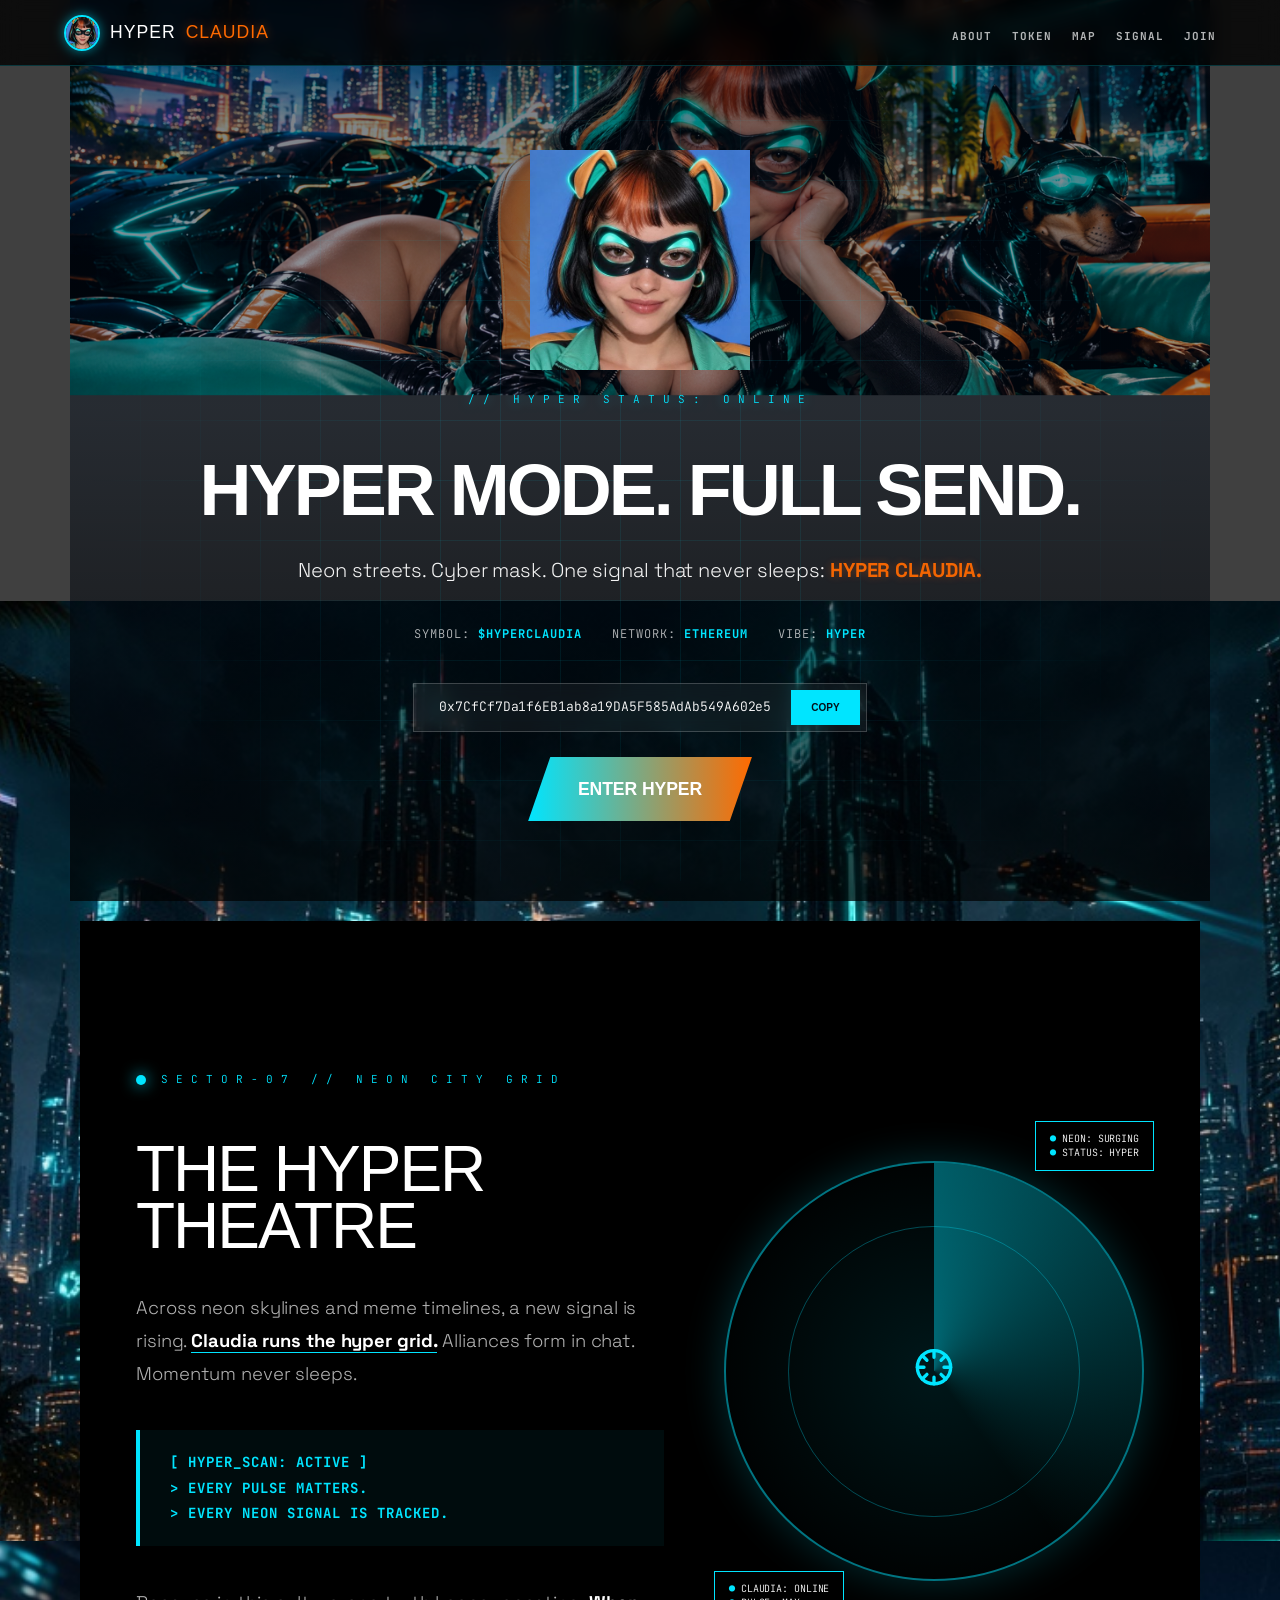
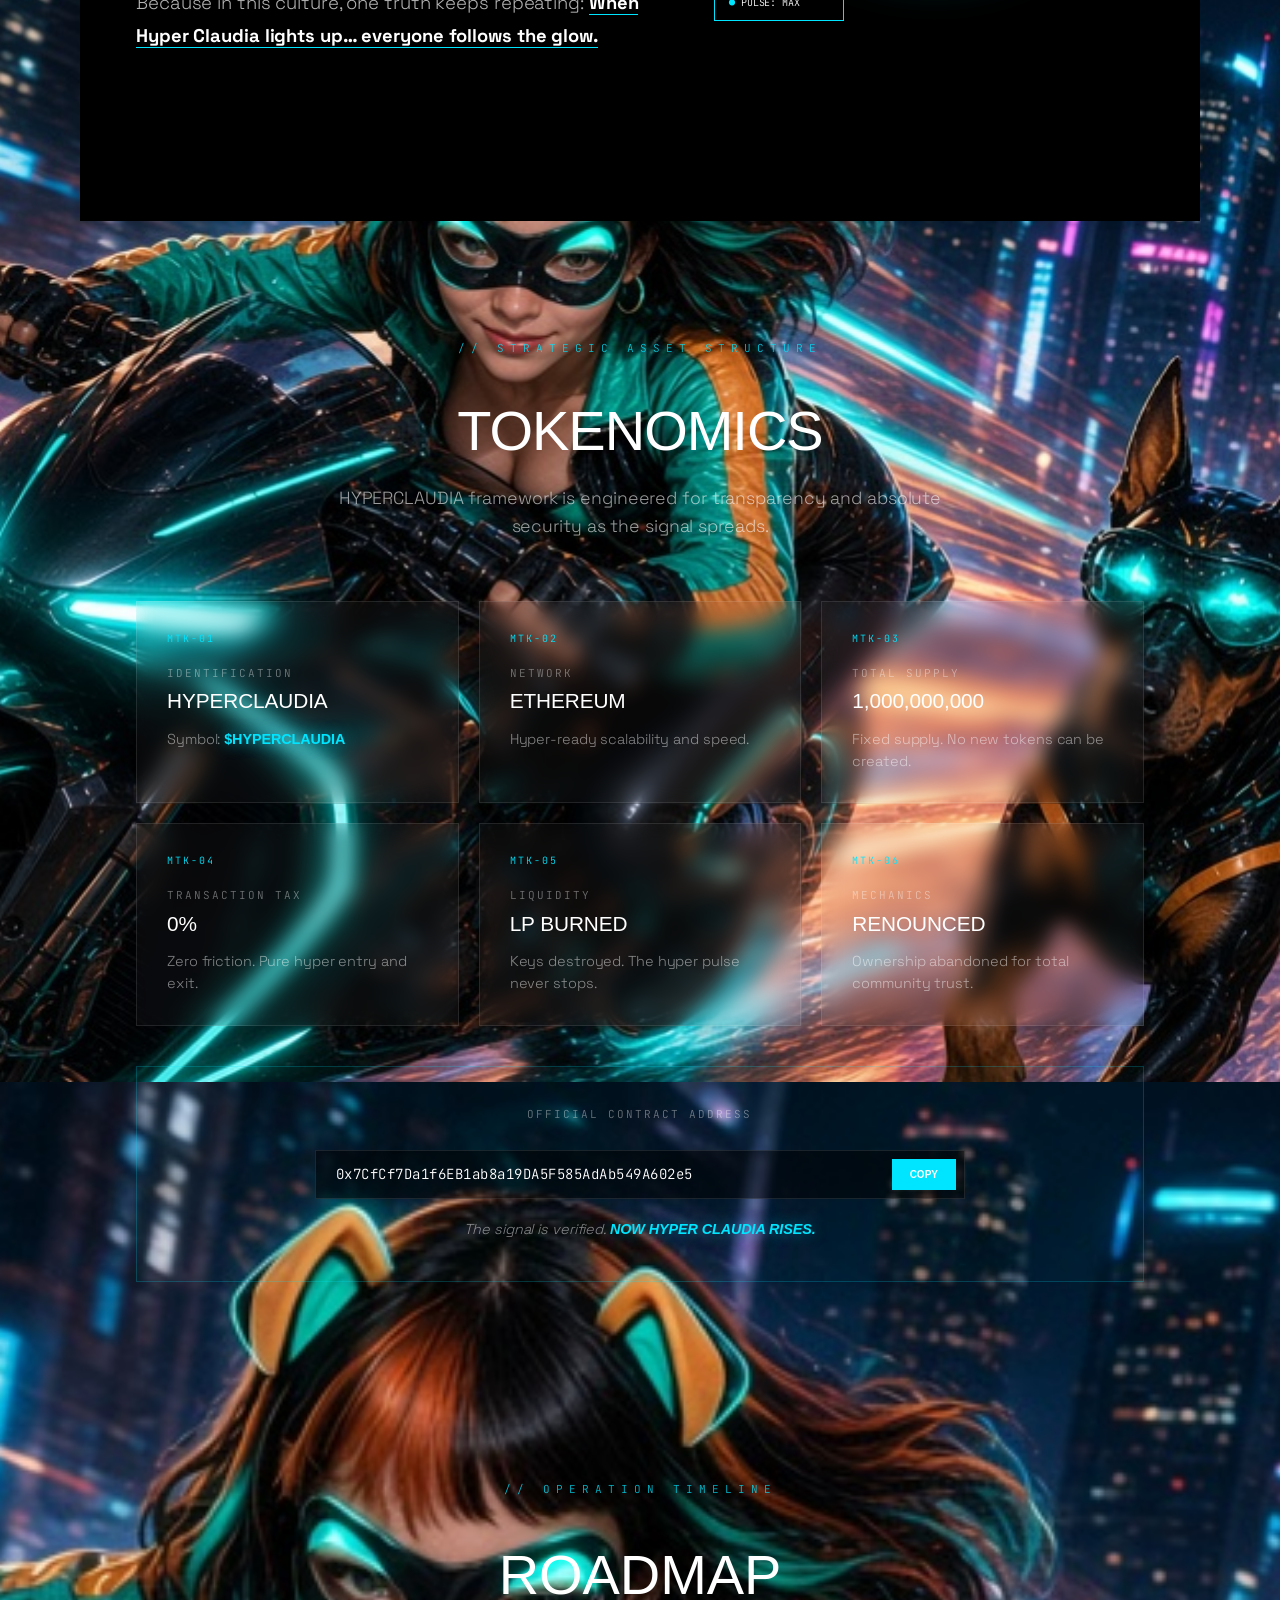
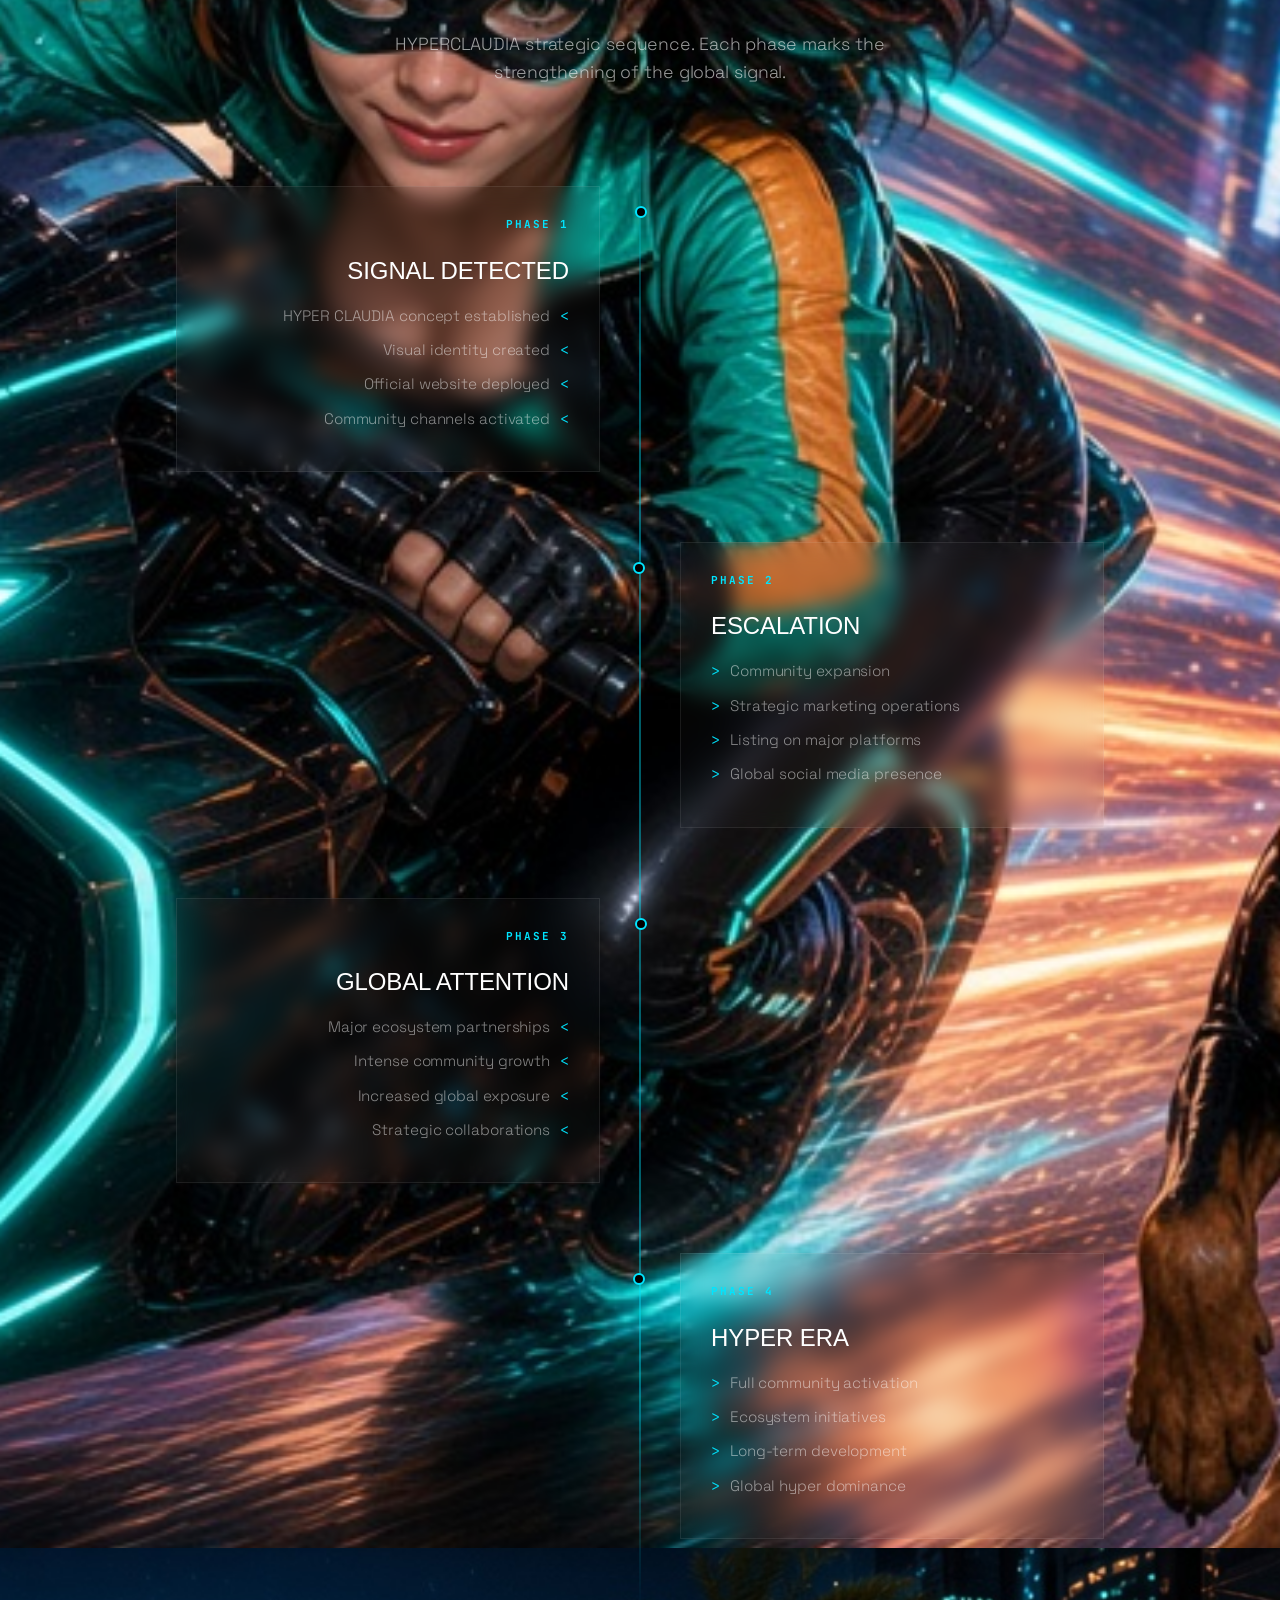
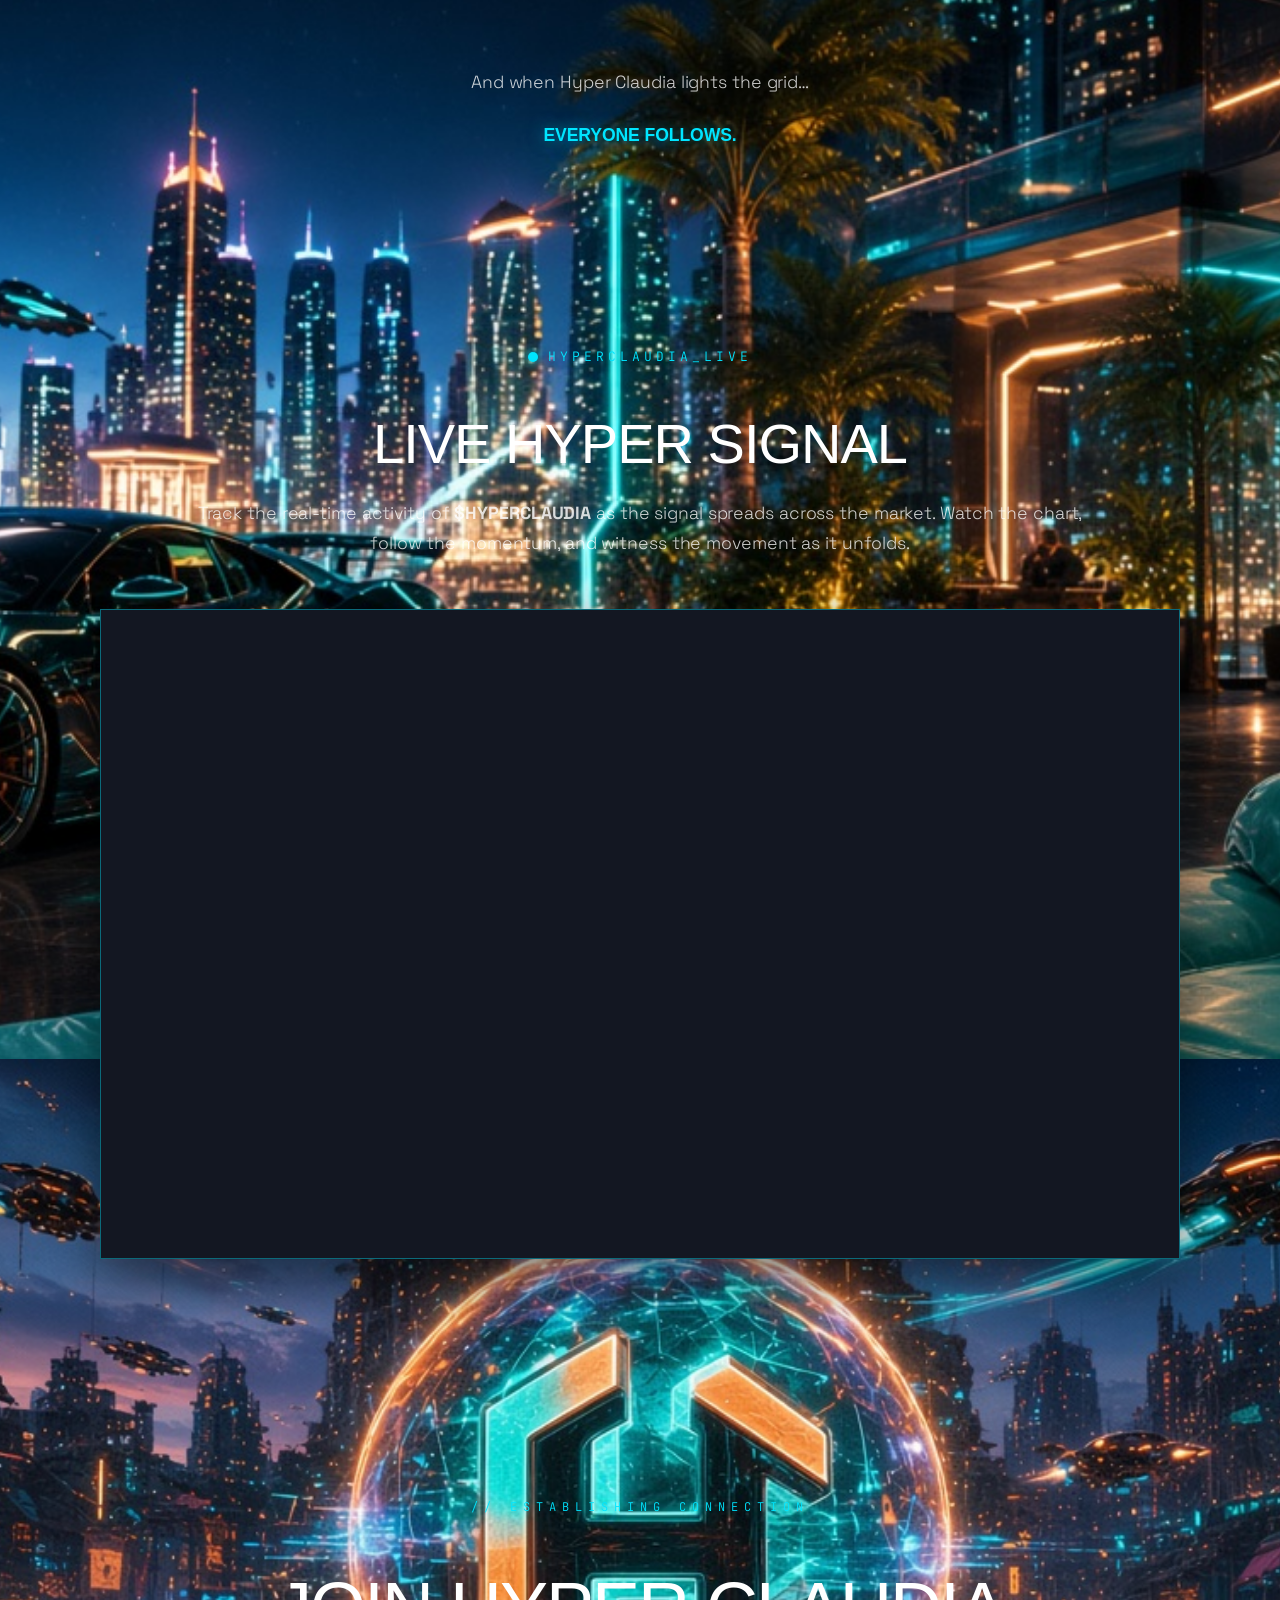
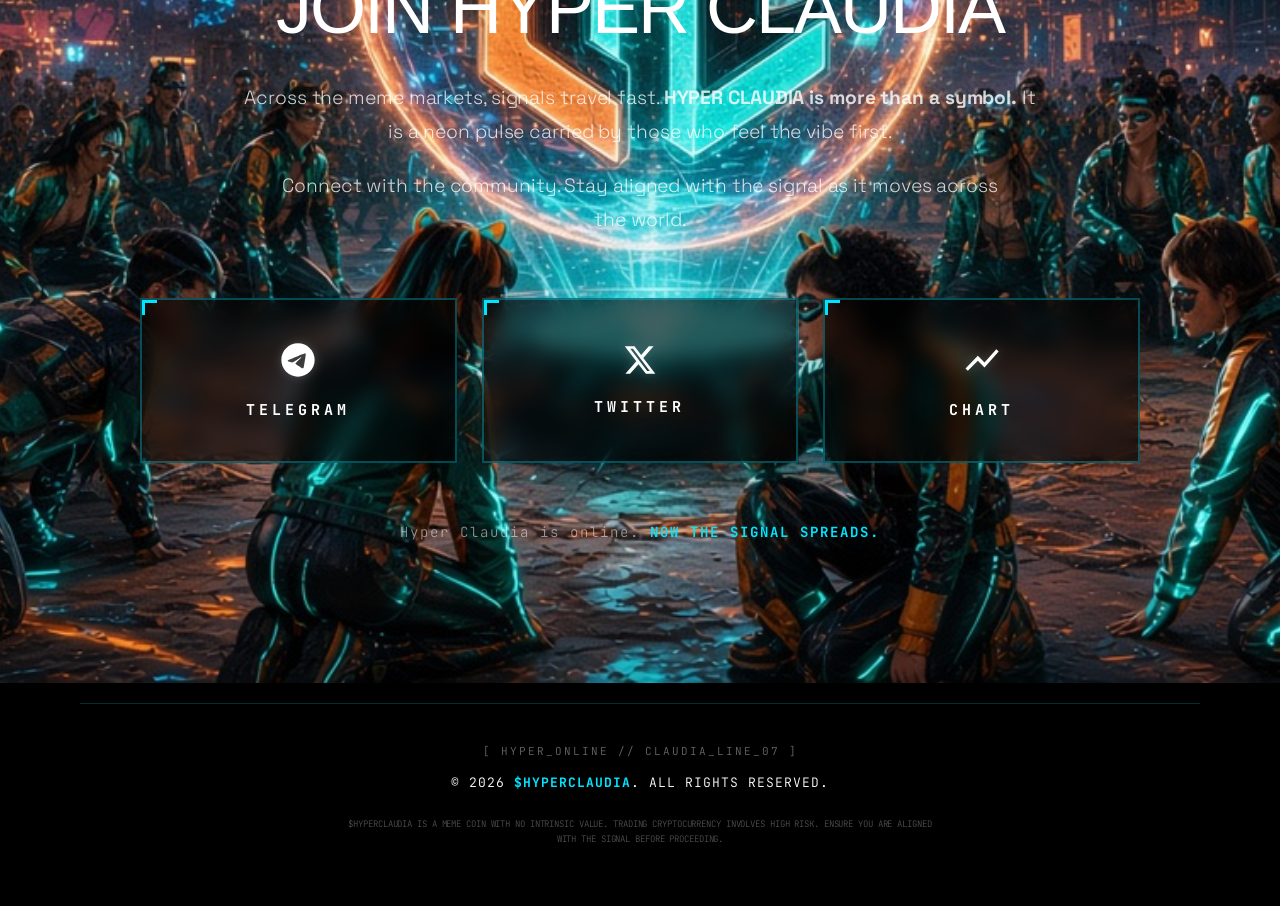
==== commit f22000a9: "update" ====
--- a/index.html
+++ b/index.html
@@ -1,22 +1,22 @@
-<!DOCTYPE html>
+﻿<!DOCTYPE html>
 <html lang="en-US">
   <head>
     <meta charset="UTF-8" />
-    <title>WARDRUM</title>
+    <title>HYPER CLAUDIA</title>
     <meta name="viewport" content="width=device-width, initial-scale=1" />
     <meta name="robots" content="max-image-preview:large" />
-    <link rel="icon" type="image/png" href="/favicon.png" />
-    <title>WARDRUM</title>
+    <link rel="icon" type="image/png" href="/wp-content/uploads/2026/03/logo.png" />
+    <title>HYPER CLAUDIA</title>
     <link
       rel="alternate"
       type="application/rss+xml"
-      title="WAR &raquo; Feed"
+      title="HYPER CLAUDIA &raquo; Feed"
       href="/index.php/feed/"
     />
     <link
       rel="alternate"
       type="application/rss+xml"
-      title="WAR &raquo; Comments Feed"
+      title="HYPER CLAUDIA &raquo; Comments Feed"
       href="/index.php/comments/feed/"
     />
     <link
@@ -1033,7 +1033,7 @@
     </style>
     <link
       rel="icon"
-      href="/wp-content/uploads/2026/03/cropped-ICON-WEB-WARDRUM-v1-32x32.png"
+      href="/wp-content/uploads/2026/03/logo.png"
       sizes="32x32"
     />
     <link
@@ -1067,17 +1067,12 @@
         class="elementor-element elementor-element-1479c4e e-flex e-con-boxed e-con e-parent"
         data-id="1479c4e"
         data-element_type="container"
-        data-settings='{"background_background":"video","background_video_link":"\/wp-content\/uploads\/2026\/03\/VIDEOBG-WARDRUM-1.mp4","background_play_on_mobile":"yes"}'
+        data-settings='{"background_background":"classic"}'
       >
         <div class="e-con-inner">
-          <div class="elementor-background-video-container">
-            <video
-              class="elementor-background-video-hosted elementor-html5-video"
-              autoplay
-              muted
-              playsinline
-              loop
-            ></video>
+          <div class="hc-hero-bg" aria-hidden="true">
+            <img src="/wp-content/uploads/2026/03/banner.png" alt="" class="hc-hero-banner" />
+            <div class="hc-hero-overlay"></div>
           </div>
           <div
             class="elementor-element elementor-element-314f824 e-con-full e-flex e-con e-child"
@@ -1103,7 +1098,7 @@
                     background: rgba(0, 0, 0, 0.8);
                     backdrop-filter: blur(10px);
                     -webkit-backdrop-filter: blur(10px);
-                    border-bottom: 1px solid rgba(255, 0, 0, 0.2);
+                    border-bottom: 1px solid rgba(0, 229, 255, 0.2);
                     padding: 0 5%;
                     box-sizing: border-box;
                   }
@@ -1125,10 +1120,36 @@
                     letter-spacing: 1px;
                     text-transform: uppercase;
                     flex-shrink: 0;
+                    display: inline-flex;
+                    align-items: center;
+                    gap: 10px;
+                  }
+
+                  .nav-logo-text img {
+                    width: 36px;
+                    height: 36px;
+                    border-radius: 50%;
+                    object-fit: cover;
+                    border: 2px solid #00e5ff;
+                    box-shadow: 0 0 12px rgba(0, 229, 255, 0.55);
+                    animation: hcLogoPulse 2.8s ease-in-out infinite;
                   }
 
                   .nav-logo-text span {
-                    color: #ff0000;
+                    color: #ff6a00;
+                    text-shadow: 0 0 10px rgba(255, 106, 0, 0.45);
+                  }
+
+                  @keyframes hcLogoPulse {
+                    0%,
+                    100% {
+                      box-shadow: 0 0 10px rgba(0, 229, 255, 0.4);
+                      transform: scale(1);
+                    }
+                    50% {
+                      box-shadow: 0 0 18px rgba(255, 106, 0, 0.7);
+                      transform: scale(1.05);
+                    }
                   }
 
                   .nav-menu {
@@ -1151,7 +1172,7 @@
                   }
 
                   .nav-link:hover {
-                    color: #ff0000 !important;
+                    color: #00e5ff !important;
                   }
 
                   /* TAMPILAN MOBILE SUPER SIMPEL */
@@ -1191,7 +1212,10 @@
                 <header class="wardrum-nav-header">
                   <div class="nav-inner">
                     <a href="#" class="nav-logo-text"
-                      >The DRUM of<span> WAR</span>
+                      ><img
+                        src="/wp-content/uploads/2026/03/logo.png"
+                        alt="HYPER CLAUDIA"
+                      />HYPER <span>CLAUDIA</span>
                     </a>
 
                     <nav class="nav-container">
@@ -1226,6 +1250,44 @@
                   /* 1. CLEANUP & INTEGRATION */
                   @import url("https://fonts.googleapis.com/css2?family=Syncopate:wght@700&family=Space+Grotesk:wght@300;500;700&family=JetBrains+Mono:wght@400&display=swap");
 
+                  .hc-hero-bg {
+                    position: absolute;
+                    inset: 0;
+                    overflow: hidden;
+                    z-index: 0;
+                    pointer-events: none;
+                  }
+
+                  .hc-hero-banner {
+                    width: 100%;
+                    height: 100%;
+                    object-fit: cover;
+                    object-position: center top;
+                    transform: scale(1.08);
+                    animation: hcKenBurns 22s ease-in-out infinite alternate;
+                    filter: saturate(1.15) contrast(1.05);
+                  }
+
+                  .hc-hero-overlay {
+                    position: absolute;
+                    inset: 0;
+                    background: linear-gradient(
+                      180deg,
+                      rgba(0, 8, 20, 0.55) 0%,
+                      rgba(0, 12, 28, 0.4) 45%,
+                      rgba(0, 0, 0, 0.72) 100%
+                    );
+                  }
+
+                  @keyframes hcKenBurns {
+                    from {
+                      transform: scale(1.05) translate3d(0, 0, 0);
+                    }
+                    to {
+                      transform: scale(1.14) translate3d(-1.5%, -1%, 0);
+                    }
+                  }
+
                   .wardrum-wrapper {
                     position: relative;
                     width: 100%;
@@ -1235,38 +1297,48 @@
                     flex-direction: column;
                     justify-content: center;
                     align-items: center;
-                    background: transparent !important; /* Latar belakang transparan */
+                    background: transparent !important;
                     color: #fff;
-                    padding: 60px 20px;
+                    padding: 90px 20px 60px;
                     box-sizing: border-box;
-                  }
-
-                  /* Background Grid Efek Radar - Disesuaikan untuk BG Transparan */
+                    z-index: 1;
+                  }
+
                   .wardrum-grid {
                     position: absolute;
                     inset: 0;
                     background-image: linear-gradient(
-                        rgba(255, 0, 0, 0.08) 1px,
+                        rgba(0, 229, 255, 0.08) 1px,
                         transparent 1px
                       ),
                       linear-gradient(
                         90deg,
-                        rgba(255, 0, 0, 0.08) 1px,
+                        rgba(0, 229, 255, 0.08) 1px,
                         transparent 1px
                       );
                     background-size: 60px 60px;
                     z-index: 1;
                     pointer-events: none;
+                    animation: hcGridDrift 18s linear infinite;
                     mask-image: radial-gradient(
                       circle,
                       black 30%,
                       transparent 80%
-                    ); /* Haluskan pinggiran grid */
+                    );
                     -webkit-mask-image: radial-gradient(
                       circle,
                       black 30%,
                       transparent 80%
                     );
+                  }
+
+                  @keyframes hcGridDrift {
+                    from {
+                      background-position: 0 0;
+                    }
+                    to {
+                      background-position: 60px 60px;
+                    }
                   }
 
                   .wardrum-ui {
@@ -1278,6 +1350,29 @@
                     animation: slideUp 1s cubic-bezier(0.16, 1, 0.3, 1);
                   }
 
+                  .hc-mascot {
+                    width: min(220px, 42vw);
+                    height: auto;
+                    margin: 0 auto 22px;
+                    display: block;
+                    border-radius: 24px;
+                    border: 2px solid rgba(0, 229, 255, 0.65);
+                    box-shadow:
+                      0 0 30px rgba(0, 229, 255, 0.35),
+                      0 0 50px rgba(255, 106, 0, 0.18);
+                    animation: hcFloat 4.5s ease-in-out infinite;
+                  }
+
+                  @keyframes hcFloat {
+                    0%,
+                    100% {
+                      transform: translateY(0);
+                    }
+                    50% {
+                      transform: translateY(-14px);
+                    }
+                  }
+
                   @keyframes slideUp {
                     from {
                       opacity: 0;
@@ -1291,13 +1386,31 @@
 
                   .hud-label {
                     font-family: "JetBrains Mono", monospace;
-                    color: #ff0000;
+                    color: #00e5ff;
                     font-size: 11px;
                     letter-spacing: 8px;
                     text-transform: uppercase;
                     margin-bottom: 20px;
                     display: block;
-                    text-shadow: 0 0 12px rgba(255, 0, 0, 0.6);
+                    text-shadow: 0 0 12px rgba(0, 229, 255, 0.6);
+                    animation: hcNeonFlicker 3.2s ease-in-out infinite;
+                  }
+
+                  @keyframes hcNeonFlicker {
+                    0%,
+                    92%,
+                    100% {
+                      opacity: 1;
+                      text-shadow: 0 0 12px rgba(0, 229, 255, 0.6);
+                    }
+                    94% {
+                      opacity: 0.55;
+                      text-shadow: 0 0 2px rgba(0, 229, 255, 0.2);
+                    }
+                    96% {
+                      opacity: 1;
+                      text-shadow: 0 0 18px rgba(255, 106, 0, 0.7);
+                    }
                   }
 
                   .hero-title {
@@ -1309,6 +1422,19 @@
                     text-transform: uppercase;
                     letter-spacing: -3px;
                     color: #ffffff;
+                    animation: hcTitleGlow 4s ease-in-out infinite;
+                  }
+
+                  @keyframes hcTitleGlow {
+                    0%,
+                    100% {
+                      text-shadow: 0 0 18px rgba(0, 229, 255, 0.25);
+                    }
+                    50% {
+                      text-shadow:
+                        0 0 28px rgba(0, 229, 255, 0.45),
+                        0 0 48px rgba(255, 106, 0, 0.2);
+                    }
                   }
 
                   .hero-desc {
@@ -1324,9 +1450,9 @@
                   }
 
                   .hero-desc b {
-                    color: #ff0000;
+                    color: #ff6a00;
                     font-weight: 700;
-                    text-shadow: 0 0 10px rgba(255, 0, 0, 0.3);
+                    text-shadow: 0 0 10px rgba(255, 106, 0, 0.35);
                   }
 
                   .status-bar {
@@ -1341,7 +1467,7 @@
                   }
 
                   .status-bar b {
-                    color: #ff0000;
+                    color: #00e5ff;
                   }
 
                   .ca-container {
@@ -1372,13 +1498,13 @@
                   }
 
                   .ca-box:hover {
-                    border-color: #ff0000;
-                    background: rgba(255, 0, 0, 0.08);
+                    border-color: #00e5ff;
+                    background: rgba(0, 229, 255, 0.08);
                   }
 
                   .copy-trigger {
-                    background: #ff0000;
-                    color: #fff;
+                    background: #00e5ff;
+                    color: #041018;
                     padding: 12px 20px;
                     cursor: pointer;
                     font-weight: bold;
@@ -1390,12 +1516,12 @@
                   }
 
                   .copy-trigger:hover {
-                    background: #ffffff;
-                    color: #ff0000;
+                    background: #ff6a00;
+                    color: #fff;
                   }
 
                   .btn-action {
-                    background: #ff0000;
+                    background: linear-gradient(90deg, #00e5ff 0%, #ff6a00 100%);
                     color: #fff;
                     padding: 20px 50px;
                     font-family: "Syncopate", sans-serif;
@@ -1405,7 +1531,20 @@
                     transition: 0.3s;
                     clip-path: polygon(10% 0, 100% 0, 90% 100%, 0% 100%);
                     display: inline-block;
-                    box-shadow: 0 10px 20px rgba(255, 0, 0, 0.2);
+                    box-shadow: 0 10px 20px rgba(0, 229, 255, 0.25);
+                    animation: hcBtnPulse 2.8s ease-in-out infinite;
+                  }
+
+                  @keyframes hcBtnPulse {
+                    0%,
+                    100% {
+                      box-shadow: 0 10px 20px rgba(0, 229, 255, 0.25);
+                    }
+                    50% {
+                      box-shadow:
+                        0 12px 28px rgba(0, 229, 255, 0.45),
+                        0 0 24px rgba(255, 106, 0, 0.3);
+                    }
                   }
 
                   .btn-action:hover {
@@ -1413,6 +1552,7 @@
                     color: #000;
                     transform: translateY(-3px);
                     box-shadow: 0 15px 30px rgba(255, 255, 255, 0.1);
+                    animation: none;
                   }
 
                   @media (max-width: 768px) {
@@ -1441,22 +1581,26 @@
                   <div class="wardrum-grid"></div>
 
                   <div class="wardrum-ui">
-                    <span class="hud-label">// SIGNAL STATUS: ACTIVE</span>
+                    <img
+                      class="hc-mascot"
+                      src="/wp-content/uploads/2026/03/logo.png"
+                      alt="HYPER CLAUDIA"
+                    />
+                    <span class="hud-label">// HYPER STATUS: ONLINE</span>
 
                     <h1 class="hero-title">
-                      The Signal Before Global Conflict
+                      Hyper Mode. Full Send.
                     </h1>
 
                     <p class="hero-desc">
-                      Before missiles light the sky. Before armies collide. The
-                      world always hears the same signal:
-                      <b>The Drum of War.</b>
+                      Neon streets. Cyber mask. One signal that never sleeps:
+                      <b>HYPER CLAUDIA.</b>
                     </p>
 
                     <div class="status-bar">
-                      <div>SYMBOL: <b>$WAR</b></div>
+                      <div>SYMBOL: <b>$HYPERCLAUDIA</b></div>
                       <div>NETWORK: <b>ETHEREUM</b></div>
-                      <div>STRENGTH: <b>MAXIMAL</b></div>
+                      <div>VIBE: <b>HYPER</b></div>
                     </div>
 
                     <div class="ca-container">
@@ -1476,7 +1620,7 @@
                       <a
                         href="https://dexscreener.com/ethereum/0xb4d5a020efbd9232f92858b7de19c1fe4b83c3fc"
                         class="btn-action"
-                        >VIEW SIGNAL</a
+                        >ENTER HYPER</a
                       >
                     </div>
                   </div>
@@ -1494,12 +1638,12 @@
                       caBox.style.borderColor = "#ffffff";
                       btn.innerText = "COPIED";
                       btn.style.background = "#ffffff";
-                      btn.style.color = "#ff0000";
+                      btn.style.color = "#00e5ff";
 
                       setTimeout(() => {
                         caBox.style.borderColor = "rgba(255, 255, 255, 0.2)";
                         btn.innerText = originalText;
-                        btn.style.background = "#ff0000";
+                        btn.style.background = "#00e5ff";
                         btn.style.color = "#fff";
                       }, 2000);
                     });
@@ -1558,7 +1702,7 @@
 
                   .theatre-label {
                     font-family: "JetBrains Mono", monospace;
-                    color: #ff0000;
+                    color: #00e5ff;
                     font-size: 11px;
                     letter-spacing: 8px;
                     text-transform: uppercase;
@@ -1572,9 +1716,9 @@
                     content: "";
                     width: 10px;
                     height: 10px;
-                    background: #ff0000;
+                    background: #00e5ff;
                     border-radius: 50%;
-                    box-shadow: 0 0 15px #ff0000;
+                    box-shadow: 0 0 15px #00e5ff;
                     animation: signalBlink 1.5s infinite;
                   }
 
@@ -1609,17 +1753,17 @@
 
                   .theatre-body b {
                     color: #ffffff;
-                    border-bottom: 1px solid #ff0000;
+                    border-bottom: 1px solid #00e5ff;
                   }
 
                   .analysis-data-box {
                     margin: 40px 0;
                     padding: 20px 30px;
-                    background: rgba(255, 0, 0, 0.05);
-                    border-left: 4px solid #ff0000;
+                    background: rgba(0, 229, 255, 0.05);
+                    border-left: 4px solid #00e5ff;
                     font-family: "JetBrains Mono", monospace;
                     font-size: 14px;
-                    color: #ff0000;
+                    color: #00e5ff;
                     font-weight: bold;
                     letter-spacing: 1px;
                   }
@@ -1637,15 +1781,15 @@
                   .radar-circle-tactical {
                     width: clamp(280px, 80vw, 420px);
                     height: clamp(280px, 80vw, 420px);
-                    border: 2px solid rgba(255, 0, 0, 0.5);
+                    border: 2px solid rgba(0, 229, 255, 0.5);
                     border-radius: 50%;
                     position: relative;
                     background: radial-gradient(
                       circle,
-                      rgba(255, 0, 0, 0.1) 0%,
+                      rgba(0, 229, 255, 0.1) 0%,
                       transparent 80%
                     );
-                    box-shadow: 0 0 40px rgba(255, 0, 0, 0.2);
+                    box-shadow: 0 0 40px rgba(0, 229, 255, 0.2);
                     overflow: hidden; /* Supaya sweep tidak keluar lingkaran */
                   }
 
@@ -1656,7 +1800,7 @@
                     left: 15%;
                     right: 15%;
                     bottom: 15%;
-                    border: 1px solid rgba(255, 0, 0, 0.3);
+                    border: 1px solid rgba(0, 229, 255, 0.3);
                     border-radius: 50%;
                     pointer-events: none;
                   }
@@ -1667,7 +1811,7 @@
                     height: 100%;
                     background: conic-gradient(
                       from 0deg,
-                      rgba(255, 0, 0, 0.4) 0%,
+                      rgba(0, 229, 255, 0.4) 0%,
                       transparent 40%
                     );
                     top: 0;
@@ -1688,7 +1832,7 @@
                   .intel-tactical-box {
                     position: absolute;
                     background: #000;
-                    border: 1px solid #ff0000;
+                    border: 1px solid #00e5ff;
                     padding: 10px 14px;
                     font-family: "JetBrains Mono", monospace;
                     font-size: 10px;
@@ -1699,7 +1843,7 @@
 
                   .intel-tactical-box span {
                     animation: blinkRed 0.8s infinite;
-                    color: #ff0000;
+                    color: #00e5ff;
                   }
 
                   @keyframes blinkRed {
@@ -1743,30 +1887,29 @@
                   <div class="theatre-content">
                     <div class="theatre-info-side">
                       <span class="theatre-label"
-                        >DEPL-04 // MIDDLE EAST SECTOR</span
+                        >SECTOR-07 // NEON CITY GRID</span
                       >
-                      <h2 class="theatre-title-static">The War Theatre</h2>
+                      <h2 class="theatre-title-static">The Hyper Theatre</h2>
 
                       <div class="theatre-body">
                         <p>
-                          Across the deserts of the Middle East, tension has
-                          been building for years.
-                          <b>Borders are lines drawn in sand.</b> Alliances
-                          shift like the desert wind.
+                          Across neon skylines and meme timelines, a new signal
+                          is rising.
+                          <b>Claudia runs the hyper grid.</b> Alliances form in
+                          chat. Momentum never sleeps.
                         </p>
 
                         <div class="analysis-data-box">
-                          [ ANALYSIS_MODE: ACTIVE ]<br />
-                          > EVERY MOVEMENT MATTERS.<br />
-                          > EVERY SIGNAL IS WATCHED.
+                          [ HYPER_SCAN: ACTIVE ]<br />
+                          > EVERY PULSE MATTERS.<br />
+                          > EVERY NEON SIGNAL IS TRACKED.
                         </div>
 
                         <p>
-                          Because in this region, history has shown one truth
-                          again and again:
+                          Because in this culture, one truth keeps repeating:
                           <b
-                            >When the drums begin to echo… conflict is never far
-                            behind.</b
+                            >When Hyper Claudia lights up… everyone follows the
+                            glow.</b
                           >
                         </p>
                       </div>
@@ -1790,7 +1933,7 @@
                             height="40"
                             viewBox="0 0 24 24"
                             fill="none"
-                            stroke="#ff0000"
+                            stroke="#00e5ff"
                             stroke-width="2"
                             stroke-linecap="round"
                             stroke-linejoin="round"
@@ -1804,13 +1947,13 @@
                       </div>
 
                       <div class="intel-tactical-box pos-north">
-                        <span>●</span> MISSILES: DETECTED<br />
-                        <span>●</span> STATUS: UNSTABLE
+                        <span>●</span> NEON: SURGING<br />
+                        <span>●</span> STATUS: HYPER
                       </div>
 
                       <div class="intel-tactical-box pos-south">
-                        <span>●</span> ECHO_DRUM: ACTIVE<br />
-                        <span>●</span> ALERT: MAX
+                        <span>●</span> CLAUDIA: ONLINE<br />
+                        <span>●</span> PULSE: MAX
                       </div>
                     </div>
                   </div>
@@ -1861,7 +2004,7 @@
 
                   .tokenomics-label {
                     font-family: "JetBrains Mono", monospace;
-                    color: #ff0000;
+                    color: #00e5ff;
                     font-size: 11px;
                     letter-spacing: 6px;
                     text-transform: uppercase;
@@ -1907,6 +2050,37 @@
                     display: flex;
                     flex-direction: column;
                     justify-content: flex-start;
+                    animation: hcCardIn 0.7s ease both;
+                  }
+
+                  .token-card:nth-child(1) {
+                    animation-delay: 0.05s;
+                  }
+                  .token-card:nth-child(2) {
+                    animation-delay: 0.1s;
+                  }
+                  .token-card:nth-child(3) {
+                    animation-delay: 0.15s;
+                  }
+                  .token-card:nth-child(4) {
+                    animation-delay: 0.2s;
+                  }
+                  .token-card:nth-child(5) {
+                    animation-delay: 0.25s;
+                  }
+                  .token-card:nth-child(6) {
+                    animation-delay: 0.3s;
+                  }
+
+                  @keyframes hcCardIn {
+                    from {
+                      opacity: 0;
+                      transform: translateY(18px);
+                    }
+                    to {
+                      opacity: 1;
+                      transform: translateY(0);
+                    }
                   }
 
                   .token-card::before {
@@ -1916,14 +2090,15 @@
                     left: 0;
                     width: 3px;
                     height: 0;
-                    background: #ff0000;
+                    background: #00e5ff;
                     transition: 0.4s ease;
                   }
 
                   .token-card:hover {
-                    background: rgba(255, 0, 0, 0.05);
-                    border-color: rgba(255, 0, 0, 0.4);
+                    background: rgba(0, 229, 255, 0.05);
+                    border-color: rgba(0, 229, 255, 0.4);
                     transform: translateY(-5px);
+                    box-shadow: 0 12px 30px rgba(0, 229, 255, 0.15);
                   }
 
                   .token-card:hover::before {
@@ -1932,7 +2107,7 @@
 
                   .card-id {
                     font-family: "JetBrains Mono", monospace;
-                    color: #ff0000;
+                    color: #00e5ff;
                     font-size: 10px;
                     margin-bottom: 20px;
                     display: block;
@@ -1967,8 +2142,8 @@
                   .ca-section {
                     grid-column: 1 / -1;
                     margin-top: 20px;
-                    background: rgba(255, 0, 0, 0.02);
-                    border: 1px solid rgba(255, 0, 0, 0.2);
+                    background: rgba(0, 229, 255, 0.02);
+                    border: 1px solid rgba(0, 229, 255, 0.2);
                     padding: 40px 20px;
                     display: flex;
                     flex-direction: column;
@@ -2004,7 +2179,7 @@
                   }
 
                   .btn-copy-ca {
-                    background: #ff0000;
+                    background: #00e5ff;
                     color: #fff;
                     border: none;
                     padding: 10px 18px;
@@ -2019,7 +2194,7 @@
 
                   .btn-copy-ca:hover {
                     background: #fff;
-                    color: #ff0000;
+                    color: #00e5ff;
                   }
 
                   .btn-copy-ca:active {
@@ -2027,7 +2202,7 @@
                   }
 
                   .glitch-red {
-                    color: #ff0000;
+                    color: #00e5ff;
                     font-weight: bold;
                   }
 
@@ -2064,7 +2239,7 @@
                     >
                     <h2 class="tokenomics-title">Tokenomics</h2>
                     <p class="tokenomics-intro">
-                      WAR framework is engineered for transparency and absolute
+                      HYPERCLAUDIA framework is engineered for transparency and absolute
                       security as the signal spreads.
                     </p>
                   </div>
@@ -2073,9 +2248,9 @@
                     <div class="token-card">
                       <span class="card-id">MTK-01</span>
                       <div class="card-label">Identification</div>
-                      <div class="card-value">WARDRUM</div>
+                      <div class="card-value">HYPERCLAUDIA</div>
                       <div class="card-desc">
-                        Symbol: <span class="glitch-red">$WAR</span>
+                        Symbol: <span class="glitch-red">$HYPERCLAUDIA</span>
                       </div>
                     </div>
 
@@ -2084,7 +2259,7 @@
                       <div class="card-label">Network</div>
                       <div class="card-value">ETHEREUM</div>
                       <div class="card-desc">
-                        Battle-ready scalability and speed.
+                        Hyper-ready scalability and speed.
                       </div>
                     </div>
 
@@ -2102,7 +2277,7 @@
                       <div class="card-label">Transaction Tax</div>
                       <div class="card-value">0%</div>
                       <div class="card-desc">
-                        Zero friction on entry and exit maneuvers.
+                        Zero friction. Pure hyper entry and exit.
                       </div>
                     </div>
 
@@ -2111,7 +2286,7 @@
                       <div class="card-label">Liquidity</div>
                       <div class="card-value">LP BURNED</div>
                       <div class="card-desc">
-                        Keys destroyed. The drum beats forever.
+                        Keys destroyed. The hyper pulse never stops.
                       </div>
                     </div>
 
@@ -2136,7 +2311,7 @@
                       </div>
                       <div class="card-desc" style="font-style: italic">
                         The signal is verified.
-                        <span class="glitch-red">NOW THE DRUMS ECHO.</span>
+                        <span class="glitch-red">NOW HYPER CLAUDIA RISES.</span>
                       </div>
                     </div>
                   </div>
@@ -2150,11 +2325,11 @@
                       const originalText = btn.innerText;
                       btn.innerText = "COPIED!";
                       btn.style.background = "#fff";
-                      btn.style.color = "#ff0000";
+                      btn.style.color = "#00e5ff";
 
                       setTimeout(() => {
                         btn.innerText = originalText;
-                        btn.style.background = "#ff0000";
+                        btn.style.background = "#00e5ff";
                         btn.style.color = "#fff";
                       }, 2000);
                     });
@@ -2206,7 +2381,7 @@
 
                   .roadmap-label {
                     font-family: "JetBrains Mono", monospace;
-                    color: #ff0000;
+                    color: #00e5ff;
                     font-size: 11px;
                     letter-spacing: 6px;
                     text-transform: uppercase;
@@ -2251,8 +2426,8 @@
                     background: linear-gradient(
                       to bottom,
                       transparent,
-                      rgba(255, 0, 0, 0.8) 15%,
-                      rgba(255, 0, 0, 0.8) 85%,
+                      rgba(0, 229, 255, 0.8) 15%,
+                      rgba(0, 229, 255, 0.8) 85%,
                       transparent
                     );
                     transform: translateX(-50%);
@@ -2283,7 +2458,7 @@
                     width: 12px;
                     height: 12px;
                     background: #000;
-                    border: 2px solid #ff0000;
+                    border: 2px solid #00e5ff;
                     border-radius: 50%;
                     z-index: 10;
                     transition: 0.3s;
@@ -2297,8 +2472,8 @@
                   }
 
                   .roadmap-item:hover::after {
-                    background: #ff0000;
-                    box-shadow: 0 0 15px #ff0000;
+                    background: #00e5ff;
+                    box-shadow: 0 0 15px #00e5ff;
                     transform: scale(1.4);
                   }
 
@@ -2309,17 +2484,49 @@
                     padding: 30px;
                     backdrop-filter: blur(10px);
                     transition: all 0.4s cubic-bezier(0.165, 0.84, 0.44, 1);
+                    animation: hcCardIn 0.8s ease both;
+                  }
+
+                  .roadmap-item.left .roadmap-card {
+                    animation-name: hcSlideLeft;
+                  }
+
+                  .roadmap-item.right .roadmap-card {
+                    animation-name: hcSlideRight;
+                  }
+
+                  @keyframes hcSlideLeft {
+                    from {
+                      opacity: 0;
+                      transform: translateX(-24px);
+                    }
+                    to {
+                      opacity: 1;
+                      transform: translateX(0);
+                    }
+                  }
+
+                  @keyframes hcSlideRight {
+                    from {
+                      opacity: 0;
+                      transform: translateX(24px);
+                    }
+                    to {
+                      opacity: 1;
+                      transform: translateX(0);
+                    }
                   }
 
                   .roadmap-item:hover .roadmap-card {
-                    border-color: rgba(255, 0, 0, 0.4);
-                    background: rgba(255, 0, 0, 0.04);
+                    border-color: rgba(0, 229, 255, 0.4);
+                    background: rgba(0, 229, 255, 0.04);
                     transform: translateY(-5px);
+                    box-shadow: 0 0 28px rgba(0, 229, 255, 0.18);
                   }
 
                   .phase-tag {
                     font-family: "JetBrains Mono", monospace;
-                    color: #ff0000;
+                    color: #00e5ff;
                     font-size: 11px;
                     font-weight: bold;
                     display: block;
@@ -2354,7 +2561,7 @@
                   /* Bullet Alignment */
                   .roadmap-item.right .phase-list li::before {
                     content: ">";
-                    color: #ff0000;
+                    color: #00e5ff;
                     font-family: "JetBrains Mono";
                     flex-shrink: 0;
                   }
@@ -2363,7 +2570,7 @@
                   }
                   .roadmap-item.left .phase-list li::after {
                     content: "<";
-                    color: #ff0000;
+                    color: #00e5ff;
                     font-family: "JetBrains Mono";
                     flex-shrink: 0;
                   }
@@ -2378,10 +2585,10 @@
                   }
 
                   .glitch-red {
-                    color: #ff0000;
+                    color: #00e5ff;
                     font-family: "Syncopate", sans-serif;
                     font-weight: 700;
-                    text-shadow: 0 0 15px rgba(255, 0, 0, 0.5);
+                    text-shadow: 0 0 15px rgba(0, 229, 255, 0.5);
                   }
 
                   /* MOBILE RESPONSIVE FIXES */
@@ -2412,7 +2619,7 @@
                     }
                     .roadmap-item.left .phase-list li::before {
                       content: ">";
-                      color: #ff0000;
+                      color: #00e5ff;
                       font-family: "JetBrains Mono";
                       flex-shrink: 0;
                     }
@@ -2433,7 +2640,7 @@
                     <span class="roadmap-label">// OPERATION TIMELINE</span>
                     <h2 class="roadmap-title">Roadmap</h2>
                     <p class="roadmap-intro">
-                      WAR strategic sequence. Each phase marks the strengthening
+                      HYPERCLAUDIA strategic sequence. Each phase marks the strengthening
                       of the global signal.
                     </p>
                   </div>
@@ -2444,7 +2651,7 @@
                         <span class="phase-tag">PHASE 1</span>
                         <h3 class="phase-title">SIGNAL DETECTED</h3>
                         <ul class="phase-list">
-                          <li>WAR concept established</li>
+                          <li>HYPER CLAUDIA concept established</li>
                           <li>Visual identity created</li>
                           <li>Official website deployed</li>
                           <li>Community channels activated</li>
@@ -2481,20 +2688,20 @@
                     <div class="roadmap-item right">
                       <div class="roadmap-card">
                         <span class="phase-tag">PHASE 4</span>
-                        <h3 class="phase-title">WAR ERA</h3>
+                        <h3 class="phase-title">HYPER ERA</h3>
                         <ul class="phase-list">
                           <li>Full community activation</li>
                           <li>Ecosystem initiatives</li>
                           <li>Long-term development</li>
-                          <li>Global signal dominance</li>
+                          <li>Global hyper dominance</li>
                         </ul>
                       </div>
                     </div>
                   </div>
 
                   <div class="roadmap-footer">
-                    And when the drum begins to echo across the world…<br /><br />
-                    <span class="glitch-red">EVERYONE LISTENS.</span>
+                    And when Hyper Claudia lights the grid…<br /><br />
+                    <span class="glitch-red">EVERYONE FOLLOWS.</span>
                   </div>
                 </section>
               </div>
@@ -2547,7 +2754,7 @@
 
                   .status-badge {
                     font-family: "JetBrains Mono", monospace;
-                    color: #ff0000;
+                    color: #00e5ff;
                     font-size: 13px;
                     letter-spacing: 4px;
                     display: flex;
@@ -2561,9 +2768,9 @@
                   .status-dot {
                     width: 10px;
                     height: 10px;
-                    background: #ff0000;
+                    background: #00e5ff;
                     border-radius: 50%;
-                    box-shadow: 0 0 10px #ff0000;
+                    box-shadow: 0 0 10px #00e5ff;
                     animation: signalPulse 1.5s infinite;
                   }
 
@@ -2605,7 +2812,7 @@
                     max-width: 1200px;
                     height: 650px;
                     background: #131722; /* Warna dasar chart agar tidak silau saat loading */
-                    border: 1px solid rgba(255, 0, 0, 0.4);
+                    border: 1px solid rgba(0, 229, 255, 0.4);
                     box-shadow: 0 20px 50px rgba(0, 0, 0, 0.5);
                     z-index: 5;
                   }
@@ -2639,14 +2846,14 @@
                   <div class="signal-header">
                     <div class="status-badge">
                       <span class="status-dot"></span>
-                      WARDRUM_SIGNAL_LIVE
+                      HYPERCLAUDIA_LIVE
                     </div>
 
-                    <h2 class="signal-title-static">Live WAR Signal</h2>
+                    <h2 class="signal-title-static">Live Hyper Signal</h2>
 
                     <div class="signal-text">
-                      Track the real-time activity of <b>$WAR</b> as the signal
-                      spreads across the market. Watch the chart, follow the
+                      Track the real-time activity of <b>$HYPERCLAUDIA</b> as the
+                      signal spreads across the market. Watch the chart, follow the
                       momentum, and witness the movement as it unfolds.
                     </div>
                   </div>
@@ -2710,7 +2917,7 @@
 
                   .join-label {
                     font-family: "JetBrains Mono", monospace;
-                    color: #ff0000;
+                    color: #00e5ff;
                     font-size: 12px;
                     letter-spacing: 6px;
                     text-transform: uppercase;
@@ -2752,7 +2959,7 @@
                     justify-content: center;
                     padding: 40px 20px;
                     /* Buat Card Lebih Terlihat dengan Border & Background Gelap Solid */
-                    border: 2px solid rgba(255, 0, 0, 0.3);
+                    border: 2px solid rgba(0, 229, 255, 0.3);
                     background: rgba(0, 0, 0, 0.6);
                     text-decoration: none;
                     transition: all 0.4s cubic-bezier(0.175, 0.885, 0.32, 1.275);
@@ -2761,12 +2968,13 @@
                     backdrop-filter: blur(10px);
                   }
 
-                  /* Efek Hover: Nyala Merah Terang */
                   .social-card:hover {
-                    border-color: #ff0000;
-                    background: rgba(255, 0, 0, 0.1);
+                    border-color: #00e5ff;
+                    background: rgba(0, 229, 255, 0.1);
                     transform: translateY(-10px);
-                    box-shadow: 0 10px 30px rgba(255, 0, 0, 0.3);
+                    box-shadow:
+                      0 10px 30px rgba(0, 229, 255, 0.3),
+                      0 0 24px rgba(255, 106, 0, 0.2);
                   }
 
                   /* Ikon Sosial */
@@ -2777,8 +2985,8 @@
                   }
 
                   .social-card:hover svg {
-                    fill: #ff0000;
-                    filter: drop-shadow(0 0 10px #ff0000);
+                    fill: #00e5ff;
+                    filter: drop-shadow(0 0 10px #00e5ff);
                     transform: scale(1.1);
                   }
 
@@ -2795,7 +3003,7 @@
 
                   .social-card:hover .social-name {
                     color: #ffffff;
-                    text-shadow: 0 0 10px #ff0000;
+                    text-shadow: 0 0 10px #00e5ff;
                   }
 
                   /* Tambahan Aksen Sudut (Tactical Look) */
@@ -2806,8 +3014,8 @@
                     left: 0;
                     width: 15px;
                     height: 15px;
-                    border-top: 3px solid #ff0000;
-                    border-left: 3px solid #ff0000;
+                    border-top: 3px solid #00e5ff;
+                    border-left: 3px solid #00e5ff;
                   }
 
                   .join-footer {
@@ -2818,7 +3026,7 @@
                   }
 
                   .join-footer span {
-                    color: #ff0000;
+                    color: #00e5ff;
                     font-weight: bold;
                   }
 
@@ -2839,14 +3047,13 @@
                 <section class="join-section-wrapper">
                   <div class="join-container">
                     <span class="join-label">// ESTABLISHING CONNECTION</span>
-                    <h2 class="join-title">Join The Signal</h2>
+                    <h2 class="join-title">Join Hyper Claudia</h2>
 
                     <div class="join-description">
                       <p>
-                        Across the battlefield of global markets, signals travel
-                        fast. <b>WAR is more than a symbol.</b> It is a signal
-                        carried by those who recognize the rhythm before the
-                        storm.
+                        Across the meme markets, signals travel
+                        fast. <b>HYPER CLAUDIA is more than a symbol.</b> It is a
+                        neon pulse carried by those who feel the vibe first.
                       </p>
                       <p>
                         Connect with the community. Stay aligned with the signal
@@ -2856,7 +3063,7 @@
 
                     <div class="social-grid">
                       <a
-                        href="https://t.me/drumofwar_world"
+                        href="https://t.me/hyperclaudia_tg"
                         target="_blank"
                         class="social-card"
                       >
@@ -2869,7 +3076,7 @@
                       </a>
 
                       <a
-                        href="https://x.com/drumofwar_world"
+                        href="https://x.com/hyperclaudia_x"
                         target="_blank"
                         class="social-card"
                       >
@@ -2896,7 +3103,7 @@
                     </div>
 
                     <div class="join-footer">
-                      The drum has begun to echo.
+                      Hyper Claudia is online.
                       <span>NOW THE SIGNAL SPREADS.</span>
                     </div>
                   </div>
@@ -2932,7 +3139,7 @@
                     width: 100%;
                     padding: 40px 20px;
                     background: transparent !important;
-                    border-top: 1px solid rgba(255, 0, 0, 0.2);
+                    border-top: 1px solid rgba(0, 229, 255, 0.2);
                     display: flex;
                     flex-direction: column;
                     align-items: center;
@@ -2958,7 +3165,7 @@
                   }
 
                   .footer-copyright span {
-                    color: #ff0000;
+                    color: #00e5ff;
                     font-weight: bold;
                   }
 
@@ -2985,15 +3192,15 @@
 
                 <footer class="wardrum-footer">
                   <div class="footer-terminal-text">
-                    [ SIGNAL_TERMINATED // SECURE_LINE_00 ]
+                    [ HYPER_ONLINE // CLAUDIA_LINE_07 ]
                   </div>
 
                   <div class="footer-copyright">
-                    © 2026 <span>$WAR</span>. ALL RIGHTS RESERVED.
+                    © 2026 <span>$HYPERCLAUDIA</span>. ALL RIGHTS RESERVED.
                   </div>
 
                   <div class="footer-disclaimer">
-                    $WAR IS A MEME COIN WITH NO INTRINSIC VALUE. TRADING
+                    $HYPERCLAUDIA IS A MEME COIN WITH NO INTRINSIC VALUE. TRADING
                     CRYPTOCURRENCY INVOLVES HIGH RISK. ENSURE YOU ARE ALIGNED
                     WITH THE SIGNAL BEFORE PROCEEDING.
                   </div>
@@ -3307,7 +3514,7 @@
           lightbox_title_src: "title",
           lightbox_description_src: "description",
         },
-        post: { id: 8, title: "WARDRUM", excerpt: "", featuredImage: false },
+        post: { id: 8, title: "HYPER CLAUDIA", excerpt: "", featuredImage: false },
       };
       //# sourceURL=elementor-frontend-js-before
     </script>
--- a/wp-content/uploads/elementor/css/post-8.css
+++ b/wp-content/uploads/elementor/css/post-8.css
@@ -9,6 +9,13 @@
   --overflow: hidden;
   --background-transition: 0.3s;
   --overlay-opacity: 0.75;
+  position: relative;
+  min-height: 100vh;
+}
+.elementor-8 .elementor-element.elementor-element-1479c4e > .e-con-inner {
+  position: relative;
+  z-index: 1;
+  min-height: 100vh;
 }
 .elementor-8 .elementor-element.elementor-element-1479c4e::before,
 .elementor-8
@@ -65,7 +72,7 @@
   .elementor-element.elementor-element-066b096
   > .elementor-motion-effects-container
   > .elementor-motion-effects-layer {
-  background-image: url("/wp-content/uploads/2026/03/XX1.png");
+  background-image: url("/wp-content/uploads/2026/03/HC-city.jpg");
   background-position: top center;
   background-repeat: no-repeat;
   background-size: cover;
@@ -148,7 +155,7 @@
   .elementor-element.elementor-element-794cab3
   > .elementor-motion-effects-container
   > .elementor-motion-effects-layer {
-  background-image: url("/wp-content/uploads/2026/03/XX3.png");
+  background-image: url("/wp-content/uploads/2026/03/HC-chase.jpg");
   background-position: top center;
   background-repeat: no-repeat;
   background-size: cover;
@@ -232,7 +239,7 @@
   .elementor-element.elementor-element-ffa60b0
   > .elementor-motion-effects-container
   > .elementor-motion-effects-layer {
-  background-image: url("/wp-content/uploads/2026/03/XX3.png");
+  background-image: url("/wp-content/uploads/2026/03/HC-chase.jpg");
   background-position: top center;
   background-repeat: no-repeat;
   background-size: cover;
@@ -316,7 +323,7 @@
   .elementor-element.elementor-element-bd66fe4
   > .elementor-motion-effects-container
   > .elementor-motion-effects-layer {
-  background-image: url("/wp-content/uploads/2026/03/XX2.png");
+  background-image: url("/wp-content/uploads/2026/03/HC-rooftop.jpg");
   background-position: top center;
   background-repeat: no-repeat;
   background-size: cover;
@@ -400,7 +407,7 @@
   .elementor-element.elementor-element-a2e4d2d
   > .elementor-motion-effects-container
   > .elementor-motion-effects-layer {
-  background-image: url("/wp-content/uploads/2026/03/XX4.png");
+  background-image: url("/wp-content/uploads/2026/03/HC-community.jpg");
   background-position: top center;
   background-repeat: no-repeat;
   background-size: cover;
@@ -491,3 +498,14 @@
   --display: flex;
   --background-transition: 0.3s;
 }
+
+/* HYPER CLAUDIA hero banner layer */
+.elementor-8 .elementor-element.elementor-element-1479c4e .hc-hero-bg {
+  position: absolute;
+  inset: 0;
+  z-index: 0;
+}
+.elementor-8 .elementor-element.elementor-element-1479c4e > .e-con-inner > .elementor-element {
+  position: relative;
+  z-index: 2;
+}
